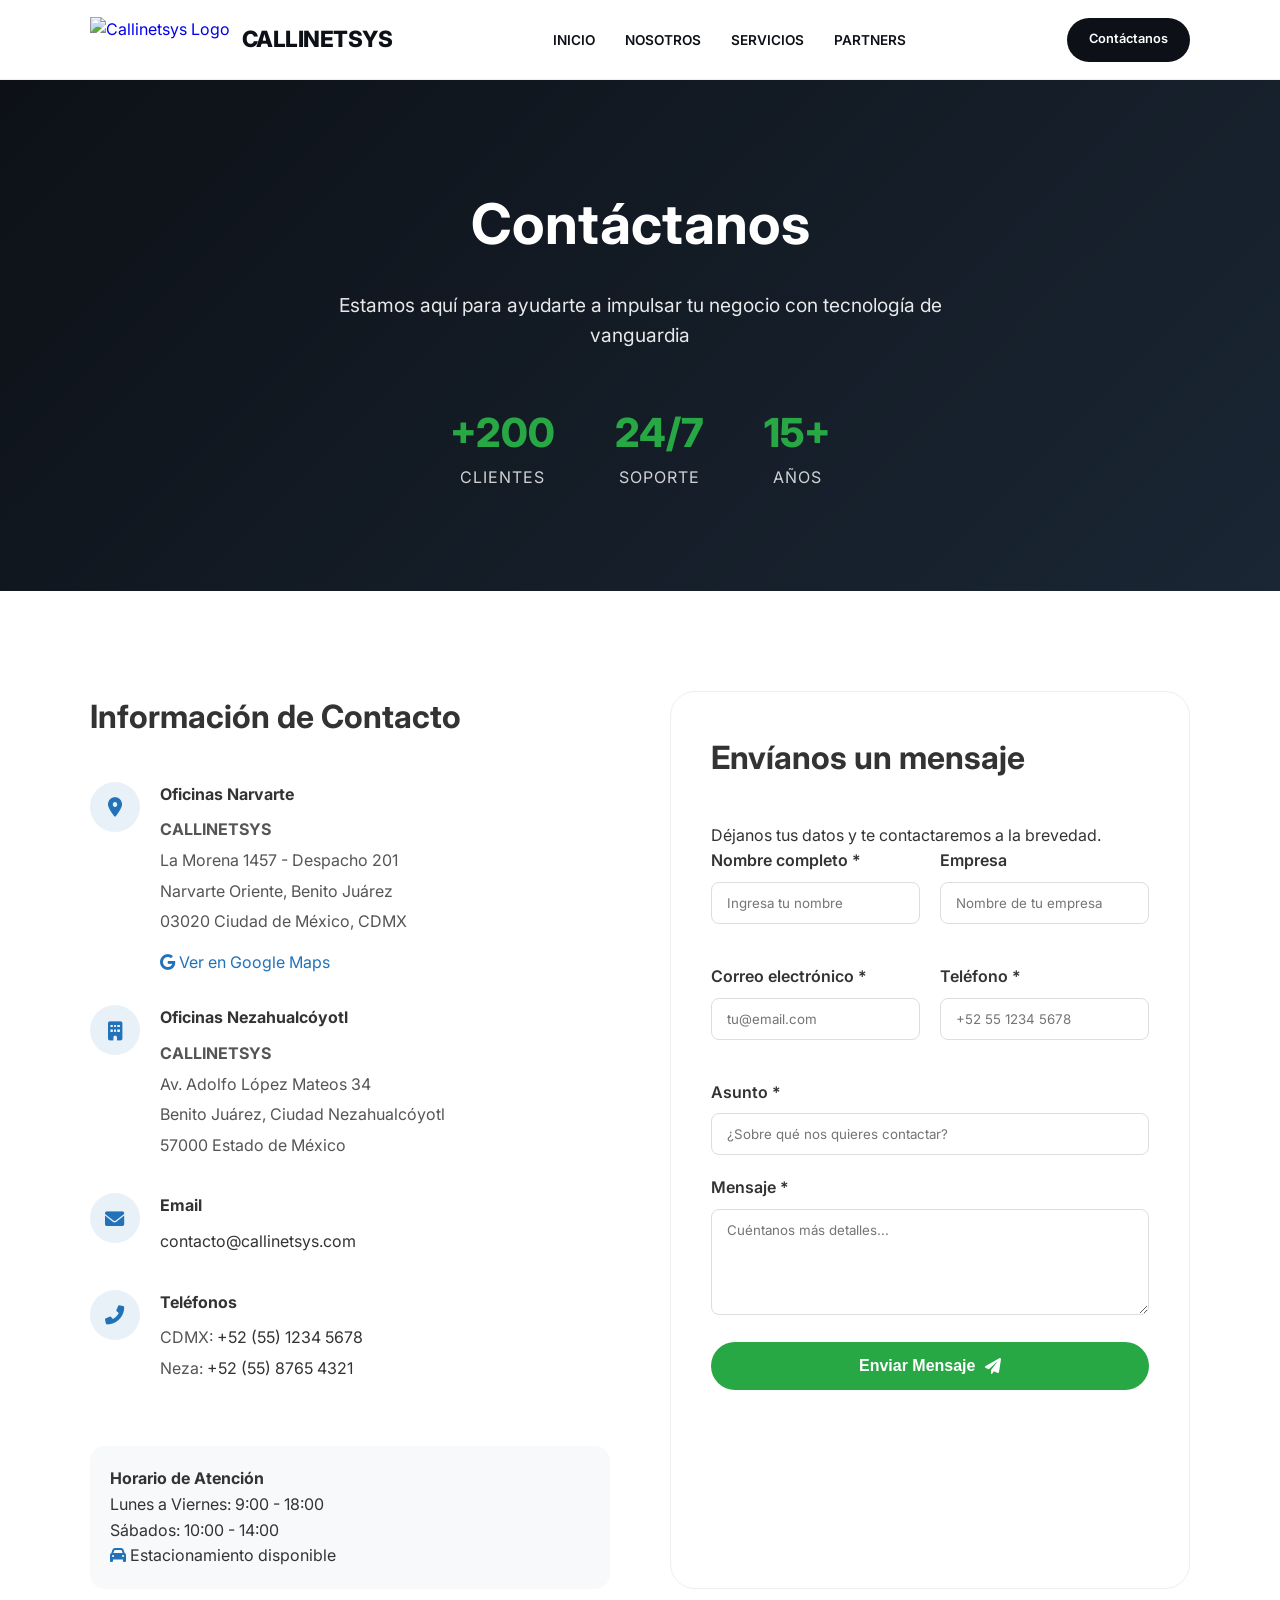
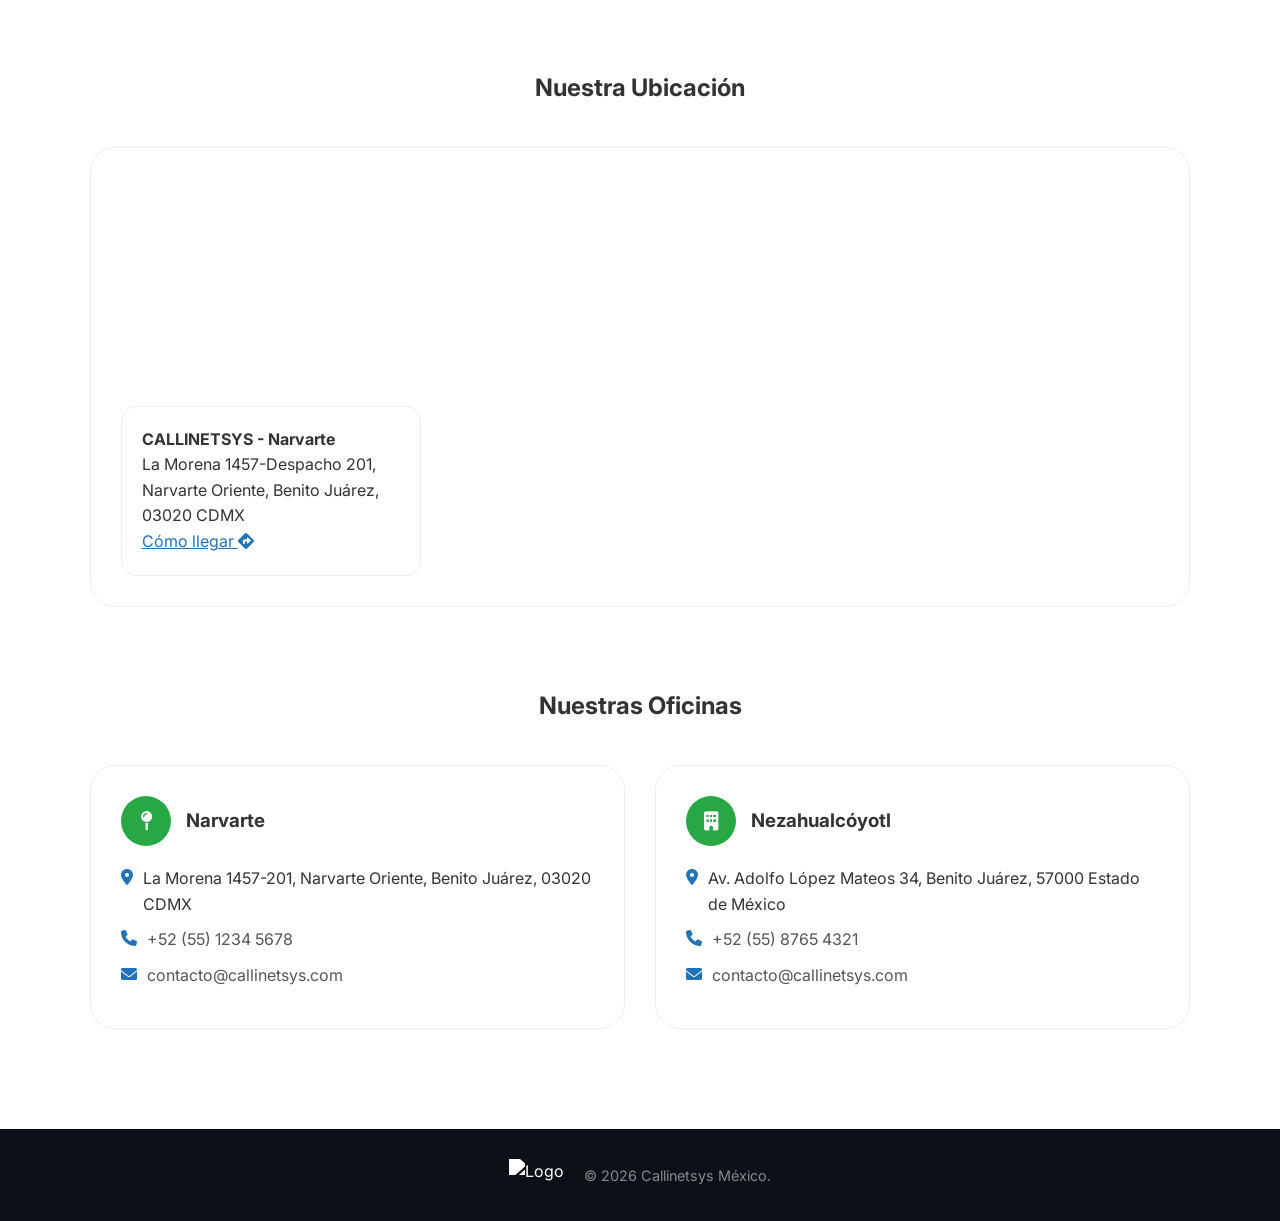
==== contacto.html @ d36b08bb "Add files via upload" ====
<!DOCTYPE html>
<html lang="es">

<head>
    <meta charset="UTF-8">
    <meta name="viewport" content="width=device-width, initial-scale=1.0">
    <title>Contacto | Callinetsys México</title>
    <link href="https://fonts.googleapis.com/css2?family=Inter:wght@300;400;600;800&display=swap" rel="stylesheet">
    <link rel="stylesheet" href="https://cdnjs.cloudflare.com/ajax/libs/font-awesome/6.0.0/css/all.min.css">
    <link rel="stylesheet" href="style.css">
    <style>
        .contacto-hero {
            padding: 100px 7%;
            background: linear-gradient(135deg, var(--black) 0%, #1a2634 100%);
            color: white;
            text-align: center;
        }

        .contacto-hero h1 {
            font-size: 3.5rem;
            margin-bottom: 20px;
        }

        .contacto-hero p {
            font-size: 1.2rem;
            max-width: 700px;
            margin: 0 auto 50px;
            opacity: 0.9;
        }

        .contacto-stats {
            display: flex;
            justify-content: center;
            gap: 60px;
        }

        .contacto-stat-number {
            font-size: 2.5rem;
            font-weight: 800;
            color: var(--green);
        }

        .contacto-stat-label {
            text-transform: uppercase;
            letter-spacing: 1px;
            opacity: 0.8;
        }

        .contacto-main {
            padding: 100px 7%;
        }

        .contacto-grid {
            display: grid;
            grid-template-columns: 1fr 1fr;
            gap: 60px;
            margin-bottom: 80px;
        }

        .contacto-info h2, .contacto-form-container h2 {
            font-size: 2rem;
            margin-bottom: 40px;
        }

        .contacto-methods {
            display: flex;
            flex-direction: column;
            gap: 30px;
        }

        .contacto-method {
            display: flex;
            gap: 20px;
            align-items: flex-start;
        }

        .contacto-icon {
            width: 50px;
            height: 50px;
            background: rgba(33, 114, 184, 0.1);
            border-radius: 50%;
            display: flex;
            align-items: center;
            justify-content: center;
            color: var(--blue);
            font-size: 1.2rem;
            flex-shrink: 0;
        }

        .contacto-details h4 {
            margin-bottom: 10px;
        }

        .contacto-details p {
            color: var(--text-muted);
            margin-bottom: 5px;
        }

        .contacto-details a {
            color: var(--text-main);
            text-decoration: none;
        }

        .contacto-details a:hover {
            color: var(--blue);
        }

        .business-hours {
            margin-top: 30px;
            padding: 20px;
            background: var(--gray-bg);
            border-radius: 15px;
        }

        .contacto-form-container {
            background: white;
            padding: 40px;
            border-radius: 25px;
            border: 1px solid #eee;
        }

        .form-row {
            display: grid;
            grid-template-columns: 1fr 1fr;
            gap: 20px;
            margin-bottom: 20px;
        }

        .form-group {
            margin-bottom: 20px;
        }

        .form-group label {
            display: block;
            margin-bottom: 8px;
            font-weight: 600;
        }

        .form-group input, 
        .form-group textarea {
            width: 100%;
            padding: 12px 15px;
            border: 1px solid #ddd;
            border-radius: 8px;
            font-family: inherit;
            transition: 0.3s;
        }

        .form-group input:focus,
        .form-group textarea:focus {
            outline: none;
            border-color: var(--blue);
            box-shadow: 0 0 0 3px rgba(33, 114, 184, 0.1);
        }

        .submit-btn {
            background: var(--green);
            color: white;
            border: none;
            padding: 15px 30px;
            border-radius: 50px;
            font-weight: 600;
            cursor: pointer;
            display: inline-flex;
            align-items: center;
            gap: 10px;
            transition: 0.3s;
            width: 100%;
            justify-content: center;
            font-size: 1rem;
        }

        .submit-btn:hover {
            background: var(--blue);
            transform: translateY(-2px);
            box-shadow: 0 5px 15px rgba(40, 167, 69, 0.3);
        }

        .form-message {
            margin-top: 20px;
            padding: 15px;
            border-radius: 8px;
            display: none;
        }

        .form-message.success {
            background: rgba(40, 167, 69, 0.1);
            color: var(--green);
            border: 1px solid var(--green);
            display: block;
        }

        .form-message.error {
            background: rgba(220, 53, 69, 0.1);
            color: var(--red);
            border: 1px solid var(--red);
            display: block;
        }

        .mapa-section {
            margin: 80px 0;
        }

        .mapa-section h2 {
            text-align: center;
            margin-bottom: 40px;
        }

        .mapa-container {
            position: relative;
            border-radius: 25px;
            overflow: hidden;
            border: 1px solid #eee;
        }

        .mapa-container iframe {
            width: 100%;
            height: 450px;
            border: 0;
        }

        .mapa-overlay {
            position: absolute;
            bottom: 30px;
            left: 30px;
            background: rgba(255,255,255,0.95);
            padding: 20px;
            border-radius: 15px;
            max-width: 300px;
            border: 1px solid #eee;
        }

        .oficinas-section {
            margin-top: 80px;
        }

        .oficinas-section h2 {
            text-align: center;
            margin-bottom: 40px;
        }

        .oficinas-grid {
            display: grid;
            grid-template-columns: repeat(auto-fit, minmax(300px, 1fr));
            gap: 30px;
        }

        .oficina-card {
            background: white;
            border-radius: 25px;
            padding: 30px;
            border: 1px solid #eee;
            transition: 0.4s;
        }

        .oficina-card:hover {
            transform: translateY(-12px);
            border-color: var(--blue);
            box-shadow: 0 20px 40px rgba(0,0,0,0.05);
        }

        .oficina-header {
            display: flex;
            align-items: center;
            gap: 15px;
            margin-bottom: 20px;
        }

        .oficina-icon {
            width: 50px;
            height: 50px;
            background: var(--green);
            color: white;
            border-radius: 50%;
            display: flex;
            align-items: center;
            justify-content: center;
            font-size: 1.2rem;
            flex-shrink: 0;
        }

        .oficina-detail {
            display: flex;
            gap: 10px;
            margin-bottom: 10px;
            align-items: flex-start;
        }

        .oficina-detail i {
            color: var(--blue);
            margin-top: 3px;
        }

        .oficina-detail a {
            text-decoration: none;
            color: var(--text-muted);
        }

        .oficina-detail a:hover {
            color: var(--blue);
        }

        /* Mini footer */
        .mini-footer {
            background: var(--black);
            padding: 30px 7%;
        }

        .footer-wrap {
            display: flex;
            align-items: center;
            justify-content: center;
            gap: 20px;
            flex-wrap: wrap;
        }

        .f-logo-img {
            height: 32px;
            filter: brightness(0) invert(1);
            object-fit: contain;
        }

        .f-copy {
            color: rgba(255,255,255,0.5);
            font-size: 0.9rem;
        }

        @media (max-width: 768px) {
            .contacto-grid {
                grid-template-columns: 1fr;
                gap: 40px;
            }

            .form-row {
                grid-template-columns: 1fr;
                gap: 0;
            }

            .contacto-main {
                padding: 60px 5%;
            }

            .contacto-hero {
                padding: 80px 5%;
            }

            .contacto-hero h1 {
                font-size: 2.2rem;
            }

            .contacto-stats {
                gap: 30px;
            }

            .contacto-form-container {
                padding: 24px;
            }

            .mapa-overlay {
                display: none;
            }
        }
    </style>
</head>

<body>

    <nav class="navbar">
        <div class="logo-container">
            <a href="index.html">
                <img src="src/logo.png" alt="Callinetsys Logo" class="nav-logo">
                <span class="logo-text">CALLINETSYS</span>
            </a>
        </div>
        <ul class="nav-links">
            <li><a href="index.html">INICIO</a></li>
            <li><a href="nosotros.html">NOSOTROS</a></li>
            <li><a href="servicios.html">SERVICIOS</a></li>
            <li><a href="partners.html">PARTNERS</a></li>
            <li class="mobile-only"><a href="contacto.html" class="btn-nav-mobile">Contáctanos</a></li>
        </ul>
        <div class="nav-actions">
            <a href="contacto.html" class="btn-nav">Contáctanos</a>
        </div>
        <button class="hamburger" id="hamburger" aria-label="Menú de navegación">
            <span></span>
            <span></span>
            <span></span>
        </button>
        <div class="nav-overlay" id="nav-overlay"></div>
    </nav>

    <section class="contacto-hero">
        <div class="contacto-hero-content">
            <h1>Contáctanos</h1>
            <p>Estamos aquí para ayudarte a impulsar tu negocio con tecnología de vanguardia</p>
            <div class="contacto-stats">
                <div class="contacto-stat-item">
                    <div class="contacto-stat-number">+200</div>
                    <div class="contacto-stat-label">Clientes</div>
                </div>
                <div class="contacto-stat-item">
                    <div class="contacto-stat-number">24/7</div>
                    <div class="contacto-stat-label">Soporte</div>
                </div>
                <div class="contacto-stat-item">
                    <div class="contacto-stat-number">15+</div>
                    <div class="contacto-stat-label">Años</div>
                </div>
            </div>
        </div>
    </section>

    <section class="contacto-main">
        <div class="contacto-grid">
            <div class="contacto-info">
                <h2>Información de Contacto</h2>
                
                <div class="contacto-methods">
                    <div class="contacto-method">
                        <div class="contacto-icon">
                            <i class="fas fa-map-marker-alt"></i>
                        </div>
                        <div class="contacto-details">
                            <h4>Oficinas Narvarte</h4>
                            <p><strong>CALLINETSYS</strong></p>
                            <p>La Morena 1457 - Despacho 201</p>
                            <p>Narvarte Oriente, Benito Juárez</p>
                            <p>03020 Ciudad de México, CDMX</p>
                            <a href="https://maps.app.goo.gl/GurRgNm7VndYgKfi8" target="_blank" style="color: #2172b8; margin-top: 10px; display: inline-block;">
                                <i class="fab fa-google"></i> Ver en Google Maps
                            </a>
                        </div>
                    </div>

                    <div class="contacto-method">
                        <div class="contacto-icon">
                            <i class="fas fa-building"></i>
                        </div>
                        <div class="contacto-details">
                            <h4>Oficinas Nezahualcóyotl</h4>
                            <p><strong>CALLINETSYS</strong></p>
                            <p>Av. Adolfo López Mateos 34</p>
                            <p>Benito Juárez, Ciudad Nezahualcóyotl</p>
                            <p>57000 Estado de México</p>
                        </div>
                    </div>

                    <div class="contacto-method">
                        <div class="contacto-icon">
                            <i class="fas fa-envelope"></i>
                        </div>
                        <div class="contacto-details">
                            <h4>Email</h4>
                            <p><a href="mailto:contacto@callinetsys.com">contacto@callinetsys.com</a></p>
                        </div>
                    </div>

                    <div class="contacto-method">
                        <div class="contacto-icon">
                            <i class="fas fa-phone-alt"></i>
                        </div>
                        <div class="contacto-details">
                            <h4>Teléfonos</h4>
                            <p>CDMX: <a href="tel:+525512345678">+52 (55) 1234 5678</a></p>
                            <p>Neza: <a href="tel:+525587654321">+52 (55) 8765 4321</a></p>
                        </div>
                    </div>

                    <div class="business-hours">
                        <h4>Horario de Atención</h4>
                        <p>Lunes a Viernes: 9:00 - 18:00</p>
                        <p>Sábados: 10:00 - 14:00</p>
                        <p><i class="fas fa-car" style="color: #2172b8;"></i> Estacionamiento disponible</p>
                    </div>
                </div>
            </div>

            <div class="contacto-form-container">
                <h2>Envíanos un mensaje</h2>
                <p class="form-intro">Déjanos tus datos y te contactaremos a la brevedad.</p>
                
                <form class="contact-form" id="contactForm">
                    <div class="form-row">
                        <div class="form-group">
                            <label for="nombre">Nombre completo *</label>
                            <input type="text" id="nombre" name="nombre" placeholder="Ingresa tu nombre" required>
                        </div>
                        <div class="form-group">
                            <label for="empresa">Empresa</label>
                            <input type="text" id="empresa" name="empresa" placeholder="Nombre de tu empresa">
                        </div>
                    </div>

                    <div class="form-row">
                        <div class="form-group">
                            <label for="email">Correo electrónico *</label>
                            <input type="email" id="email" name="email" placeholder="tu@email.com" required>
                        </div>
                        <div class="form-group">
                            <label for="telefono">Teléfono *</label>
                            <input type="tel" id="telefono" name="telefono" placeholder="+52 55 1234 5678" required>
                        </div>
                    </div>

                    <div class="form-group">
                        <label for="asunto">Asunto *</label>
                        <input type="text" id="asunto" name="asunto" placeholder="¿Sobre qué nos quieres contactar?" required>
                    </div>

                    <div class="form-group">
                        <label for="mensaje">Mensaje *</label>
                        <textarea id="mensaje" name="mensaje" rows="5" placeholder="Cuéntanos más detalles..." required></textarea>
                    </div>

                    <button type="submit" class="submit-btn">
                        <span>Enviar Mensaje</span>
                        <i class="fas fa-paper-plane"></i>
                    </button>
                    
                    <div class="form-message" id="formMessage"></div>
                </form>
            </div>
        </div>

        <div class="mapa-section">
            <h2>Nuestra Ubicación</h2>
            <div class="mapa-container">
                <iframe id="google-map"
                    src="https://www.google.com/maps/embed?pb=!1m18!1m12!1m3!1d3762.865484126335!2d-99.15046492409738!3d19.405098641038158!2m3!1f0!2f0!3f0!3m2!1i1024!2i768!4f13.1!3m3!1m2!1s0x85d1ff9a1e8b3c4d%3A0x8b3c4d8e9f2a1b0c!2sLa%20Morena%201457%2C%20Narvarte%20Oriente%2C%20Benito%20Ju%C3%A1rez%2C%2003020%20Ciudad%20de%20M%C3%A9xico%2C%20CDMX!5e0!3m2!1ses!2smx!4v1700000000000!5m2!1ses!2smx"
                    allowfullscreen="" 
                    loading="lazy"
                    title="Ubicación de Callinetsys en Narvarte">
                </iframe>
                <div class="mapa-overlay">
                    <h4>CALLINETSYS - Narvarte</h4>
                    <p>La Morena 1457-Despacho 201, Narvarte Oriente, Benito Juárez, 03020 CDMX</p>
                    <a href="https://maps.app.goo.gl/GurRgNm7VndYgKfi8" target="_blank" style="color: #2172b8;">Cómo llegar <i class="fas fa-directions"></i></a>
                </div>
            </div>
        </div>

        <div class="oficinas-section">
            <h2>Nuestras Oficinas</h2>
            <div class="oficinas-grid">
                <div class="oficina-card">
                    <div class="oficina-header">
                        <div class="oficina-icon">
                            <i class="fas fa-map-pin"></i>
                        </div>
                        <h3>Narvarte</h3>
                    </div>
                    <div class="oficina-details">
                        <div class="oficina-detail">
                            <i class="fas fa-map-marker-alt"></i>
                            <p>La Morena 1457-201, Narvarte Oriente, Benito Juárez, 03020 CDMX</p>
                        </div>
                        <div class="oficina-detail">
                            <i class="fas fa-phone"></i>
                            <p><a href="tel:+525512345678">+52 (55) 1234 5678</a></p>
                        </div>
                        <div class="oficina-detail">
                            <i class="fas fa-envelope"></i>
                            <p><a href="mailto:contacto@callinetsys.com">contacto@callinetsys.com</a></p>
                        </div>
                    </div>
                </div>

                <div class="oficina-card">
                    <div class="oficina-header">
                        <div class="oficina-icon">
                            <i class="fas fa-building"></i>
                        </div>
                        <h3>Nezahualcóyotl</h3>
                    </div>
                    <div class="oficina-details">
                        <div class="oficina-detail">
                            <i class="fas fa-map-marker-alt"></i>
                            <p>Av. Adolfo López Mateos 34, Benito Juárez, 57000 Estado de México</p>
                        </div>
                        <div class="oficina-detail">
                            <i class="fas fa-phone"></i>
                            <p><a href="tel:+525587654321">+52 (55) 8765 4321</a></p>
                        </div>
                        <div class="oficina-detail">
                            <i class="fas fa-envelope"></i>
                            <p><a href="mailto:contacto@callinetsys.com">contacto@callinetsys.com</a></p>
                        </div>
                    </div>
                </div>
            </div>
        </div>
    </section>

    <!-- Chat flotante -->
    <div class="custom-chat-trigger visible" id="chat-trigger">
        <div class="chat-icon-wrapper">
            <i class="fas fa-comment-dots"></i>
            <span class="chat-pulse"></span>
        </div>
    </div>

    <footer class="mini-footer">
        <div class="footer-wrap">
            <img src="src/logo.png" alt="Logo" class="f-logo-img">
            <p class="f-copy">© 2026 Callinetsys México.</p>
        </div>
    </footer>

    <script src="script.js"></script>
    <script src="chatbot.js"></script>

    <script>
        document.addEventListener('DOMContentLoaded', function() {
            const contactForm = document.getElementById('contactForm');
            
            if (contactForm) {
                contactForm.addEventListener('submit', function(e) {
                    e.preventDefault();
                    
                    const nombre = document.getElementById('nombre').value.trim();
                    const email = document.getElementById('email').value.trim();
                    const telefono = document.getElementById('telefono').value.trim();
                    const asunto = document.getElementById('asunto').value.trim();
                    const mensaje = document.getElementById('mensaje').value.trim();
                    
                    if (!nombre) { showFormMessage('Por favor ingresa tu nombre completo.', 'error'); return; }
                    if (!validateEmail(email)) { showFormMessage('Por favor ingresa un correo electrónico válido.', 'error'); return; }
                    if (!validatePhone(telefono)) { showFormMessage('Por favor ingresa un número de teléfono válido (10 dígitos).', 'error'); return; }
                    if (!asunto) { showFormMessage('Por favor ingresa un asunto.', 'error'); return; }
                    if (!mensaje) { showFormMessage('Por favor escribe tu mensaje.', 'error'); return; }
                    
                    showFormMessage('¡Mensaje enviado con éxito! Nos pondremos en contacto contigo pronto.', 'success');
                    contactForm.reset();
                    
                    setTimeout(() => {
                        const msgDiv = document.getElementById('formMessage');
                        msgDiv.style.display = 'none';
                        msgDiv.classList.remove('success', 'error');
                    }, 5000);
                });
            }
            
            function validateEmail(email) {
                return /^[^\s@]+@[^\s@]+\.[^\s@]+$/.test(email);
            }
            
            function validatePhone(phone) {
                return phone.replace(/\D/g, '').length >= 10;
            }
            
            function showFormMessage(text, type) {
                const msgDiv = document.getElementById('formMessage');
                msgDiv.textContent = text;
                msgDiv.className = 'form-message ' + type;
                msgDiv.style.display = 'block';
            }
            
            const animatedElements = document.querySelectorAll('.contacto-method, .oficina-card, .contacto-form-container, .contacto-info');
            const observer = new IntersectionObserver((entries) => {
                entries.forEach(entry => {
                    if (entry.isIntersecting) {
                        entry.target.style.opacity = '1';
                        entry.target.style.transform = 'translateY(0)';
                    }
                });
            }, { threshold: 0.1 });
            
            animatedElements.forEach(element => {
                element.style.opacity = '0';
                element.style.transform = 'translateY(20px)';
                element.style.transition = 'opacity 0.6s ease, transform 0.6s ease';
                observer.observe(element);
            });
        });
    </script>
</body>

</html>
---- style.css ----
/* =========================================
    CALLINETSYS - STYLE.CSS COMPLETO
    Diseño Responsivo & Moderno
   ========================================= */

/* =========================================
    1. VARIABLES Y CONFIGURACIÓN BASE
   ========================================= */
:root {
    --blue: #2172b8;
    --red: #dc3545;
    --green: #28a745;
    --black: #0d1117;
    --white: #ffffff;
    --gray-bg: #f8f9fa;
    --text-main: #333333;
    --text-muted: #555555;
    --font-family: 'Inter', -apple-system, BlinkMacSystemFont, sans-serif;
    --nav-height: 80px;
    --transition: all 0.3s ease;
}

* {
    margin: 0;
    padding: 0;
    box-sizing: border-box;
}

html {
    scroll-behavior: smooth;
    font-size: 16px;
}

body {
    font-family: var(--font-family);
    color: var(--text-main);
    background-color: var(--white);
    line-height: 1.6;
    overflow-x: hidden;
    padding-top: var(--nav-height);
    -webkit-font-smoothing: antialiased;
    -moz-osx-font-smoothing: grayscale;
}

/* Imágenes responsivas por defecto */
img {
    max-width: 100%;
    height: auto;
    display: block;
}

/* =========================================
    2. NAVEGACIÓN (Smart Navbar)
   ========================================= */
.navbar {
    display: flex;
    justify-content: space-between;
    align-items: center;
    padding: 0 7%;
    height: var(--nav-height);
    position: fixed;
    top: 0;
    left: 0;
    width: 100%;
    z-index: 2000;
    background: rgba(255, 255, 255, 0.98);
    backdrop-filter: blur(10px);
    border-bottom: 1px solid #eee;
    transition: transform 0.4s cubic-bezier(0.4, 0, 0.2, 1), background 0.3s ease, padding 0.3s ease, box-shadow 0.3s ease;
}

.navbar-hidden {
    transform: translateY(-100%);
}

.navbar:hover {
    background: rgba(33, 114, 184, 0.03);
    border-bottom: 2px solid var(--blue);
}

/* Logo y texto */
.logo-container a {
    display: flex;
    align-items: center;
    text-decoration: none;
    gap: 12px;
}

.logo-text {
    font-family: var(--font-family);
    font-weight: 800;
    font-size: 1.4rem;
    color: var(--black);
    letter-spacing: -0.5px;
    text-transform: uppercase;
    line-height: 1;
}

.nav-logo {
    height: 45px;
    width: auto;
    object-fit: contain;
}

/* Links de navegación */
.nav-links {
    display: flex;
    list-style: none;
    gap: 30px;
    align-items: center;
}

.nav-links a {
    text-decoration: none;
    color: var(--black);
    font-weight: 600;
    font-size: 0.85rem;
    text-transform: uppercase;
    transition: var(--transition);
    position: relative;
    padding: 5px 0;
}

.nav-links a:hover,
.nav-links a.active {
    color: var(--blue);
}

.nav-links a.active::after {
    content: "";
    position: absolute;
    bottom: -5px;
    left: 0;
    width: 100%;
    height: 3px;
    background: linear-gradient(to right, var(--blue), var(--green));
    border-radius: 2px;
}

/* Botón de contacto desktop */
.btn-nav {
    background: var(--black);
    color: #fff;
    padding: 10px 22px;
    border-radius: 50px;
    text-decoration: none;
    font-size: 0.8rem;
    font-weight: 600;
    transition: var(--transition);
    display: inline-flex;
    align-items: center;
    justify-content: center;
    min-height: 44px;
}

.btn-nav:hover {
    background: var(--blue);
    transform: translateY(-2px);
    box-shadow: 0 5px 15px rgba(33, 114, 184, 0.3);
}

/* =========================================
    3. HAMBURGER MENU (Móvil)
   ========================================= */
.hamburger {
    display: none;
    flex-direction: column;
    gap: 5px;
    background: none;
    border: none;
    cursor: pointer;
    padding: 8px;
    z-index: 2001;
    border-radius: 4px;
    transition: var(--transition);
}

.hamburger:hover {
    background: rgba(0, 0, 0, 0.05);
}

.hamburger span {
    width: 25px;
    height: 3px;
    background: var(--black);
    border-radius: 2px;
    transition: var(--transition);
    transform-origin: center;
}

/* Animación hamburguesa → X */
.hamburger.active span:nth-child(1) {
    transform: rotate(45deg) translate(5px, 5px);
}

.hamburger.active span:nth-child(2) {
    opacity: 0;
    transform: scaleX(0);
}

.hamburger.active span:nth-child(3) {
    transform: rotate(-45deg) translate(5px, -5px);
}

/* Overlay para cerrar menú */
.nav-overlay {
    display: none;
    position: fixed;
    top: 0;
    left: 0;
    width: 100%;
    height: 100%;
    background: rgba(0, 0, 0, 0.5);
    z-index: 1999;
    opacity: 0;
    transition: opacity 0.3s ease;
    pointer-events: none;
}

.nav-overlay.active {
    display: block;
    opacity: 1;
    pointer-events: auto;
}

/* Botón contacto móvil (oculto en desktop) */
.mobile-only {
    display: none;
}

.btn-nav-mobile {
    background: var(--black);
    color: #fff !important;
    padding: 12px 30px;
    border-radius: 50px;
    text-decoration: none;
    font-weight: 600;
    font-size: 0.9rem;
    display: inline-block;
    margin: 15px auto 0;
    transition: var(--transition);
    min-height: 44px;
    text-align: center;
}

.btn-nav-mobile:hover {
    background: var(--blue);
    transform: translateY(-2px);
}

/* =========================================
    3.5. BLOQUE SCROLL DESTACADO
   ========================================= */
.featured-scroll-section {
    padding: 28px 0 16px;
    background: var(--white);
    position: relative;
}

.featured-scroll-container {
    max-width: none;
    width: 100%;
    margin: 0 auto;
    overflow-x: auto;
    scroll-snap-type: x mandatory;
    scrollbar-width: thin;
    scrollbar-color: var(--blue) #e9ecef;
}

.featured-scroll-track {
    display: flex;
    gap: 0;
    width: max-content;
    min-width: 100%;
    padding-bottom: 10px;
}

.featured-item {
    width: 100vw;
    min-height: 520px;
    display: grid;
    grid-template-columns: 0.95fr 1.05fr;
    background: #fff;
    border-top: 1px solid #e9ecef;
    border-bottom: 1px solid #e9ecef;
    border-left: 0;
    border-right: 0;
    border-radius: 0;
    overflow: hidden;
    box-shadow: none;
    scroll-snap-align: start;
}

.featured-item-image {
    order: 2;
    min-height: 100%;
    position: relative;
    overflow: hidden;
    background: #f5f5f5;
}

.featured-item-image::before {
    content: "";
    position: absolute;
    inset: 0;
    z-index: 1;
    background: linear-gradient(90deg, rgba(255, 255, 255, 0.96) 0%, rgba(255, 255, 255, 0.7) 14%, rgba(255, 255, 255, 0.18) 32%, rgba(255, 255, 255, 0) 54%);
    pointer-events: none;
}

.featured-item-image img {
    width: 100%;
    height: 100%;
    object-fit: cover;
    object-position: center;
    filter: saturate(1.08) contrast(1.06);
    transition: transform 0.6s ease;
}

.featured-item:hover .featured-item-image img {
    transform: scale(1.07);
}

.featured-item-content {
    order: 1;
    padding: 56px 52px;
    display: flex;
    flex-direction: column;
    justify-content: center;
}

.featured-kicker {
    display: inline-flex;
    align-self: flex-start;
    background: #eaf3fb;
    color: var(--blue);
    border: 1px solid #cfe3f5;
    border-radius: 999px;
    padding: 6px 12px;
    font-size: 0.76rem;
    font-weight: 700;
    text-transform: uppercase;
    letter-spacing: 0.5px;
    margin-bottom: 12px;
}

.featured-item-content h2 {
    color: var(--black);
    font-size: clamp(2rem, 3.2vw, 2.8rem);
    line-height: 1.2;
    margin-bottom: 14px;
}

.featured-item-content p {
    color: var(--text-muted);
    margin-bottom: 28px;
    font-size: 1.08rem;
    max-width: 520px;
}

.featured-nav {
    position: absolute;
    top: 50%;
    transform: translateY(-50%);
    width: 46px;
    height: 46px;
    border-radius: 50%;
    border: 1px solid #d9e3ef;
    background: rgba(255, 255, 255, 0.96);
    color: var(--blue);
    display: inline-flex;
    align-items: center;
    justify-content: center;
    cursor: pointer;
    z-index: 5;
    transition: box-shadow 0.25s ease, background 0.25s ease, border-color 0.25s ease;
}

.featured-nav.prev {
    left: 16px;
}

.featured-nav.next {
    right: 16px;
}

.featured-nav i {
    transition: transform 0.2s ease;
}

.featured-nav:hover {
    background: #fff;
    border-color: #bdd6ef;
    box-shadow: 0 8px 20px rgba(33, 114, 184, 0.18);
}

.featured-nav.prev:hover i {
    transform: translateX(-5px);
}

.featured-nav.next:hover i {
    transform: translateX(5px);
}

/* =========================================
    4. HERO SECTION
   ========================================= */
.hero {
    padding: 60px 7%;
    min-height: 80vh;
    display: flex;
    align-items: center;
    position: relative;
}

.hero-container {
    display: grid;
    grid-template-columns: 1.2fr 0.8fr;
    gap: 60px;
    align-items: center;
    width: 100%;
    max-width: 1400px;
    margin: 0 auto;
}

.hero-title {
    font-size: 1.2rem;
    font-weight: 800;
    letter-spacing: 2px;
    color: var(--text-muted);
    margin-bottom: 10px;
    text-transform: uppercase;
}

.hero-subtitle {
    font-size: clamp(2.5rem, 5vw, 4rem);
    line-height: 1.1;
    font-weight: 800;
    color: var(--black);
    margin-bottom: 25px;
}

.text-green {
    color: var(--green);
}

.hero-description {
    font-size: 1.15rem;
    color: var(--text-muted);
    margin-bottom: 40px;
    max-width: 550px;
}

.hero-btns {
    display: flex;
    gap: 20px;
    flex-wrap: wrap;
}

/* Círculos decorativos */
.circle-container {
    display: grid;
    grid-template-columns: repeat(2, 160px);
    gap: 20px;
    justify-content: center;
}

.shape {
    width: 160px;
    height: 160px;
    border-radius: 50%;
    border: 2.5px solid;
    opacity: 0.4;
    transition: var(--transition);
    cursor: default;
}

.shape:hover {
    opacity: 1;
    transform: scale(1.05);
}

.circle-blue { border-color: var(--blue); }
.circle-red { border-color: var(--red); }
.circle-green { border-color: var(--green); }
.circle-black { border-color: var(--black); }

/* =========================================
    5. BOTONES GLOBALES
   ========================================= */
.btn-primary,
.btn-secondary {
    padding: 15px 35px;
    border-radius: 50px;
    text-decoration: none;
    font-weight: 600;
    font-size: 0.95rem;
    transition: var(--transition);
    display: inline-flex;
    align-items: center;
    justify-content: center;
    gap: 8px;
    min-height: 48px;
    cursor: pointer;
    border: none;
}

.btn-primary {
    background: var(--green);
    color: #fff;
}

.btn-secondary {
    background: transparent;
    color: var(--black);
    border: 2px solid var(--blue);
}

.btn-primary:hover {
    transform: translateY(-3px);
    box-shadow: 0 10px 25px rgba(40, 167, 69, 0.25);
    background: #218838;
}

.btn-secondary:hover {
    background: var(--blue);
    color: #fff;
    border-color: var(--blue);
}

.btn-primary:active,
.btn-secondary:active {
    transform: translateY(-1px);
}

/* =========================================
    6. SECCIÓN DE SERVICIOS (Tarjetas)
   ========================================= */
.main-content {
    padding: 100px 7%;
    background: var(--gray-bg);
}

.section-header {
    text-align: center;
    font-size: 2.5rem;
    margin-bottom: 60px;
    font-weight: 800;
    color: var(--black);
}

.card-wrapper {
    display: grid;
    grid-template-columns: repeat(auto-fit, minmax(300px, 1fr));
    gap: 40px;
    max-width: 1400px;
    margin: 0 auto;
}

.pro-card {
    background: #fff;
    border-radius: 25px;
    overflow: hidden;
    border: 1px solid #eee;
    transition: var(--transition);
    display: flex;
    flex-direction: column;
}

.pro-card:hover {
    transform: translateY(-12px);
    border-color: var(--blue);
    box-shadow: 0 20px 40px rgba(0, 0, 0, 0.08);
}

.card-image-container {
    height: 200px;
    overflow: hidden;
    background: #f5f5f5;
}

.card-image-container img {
    width: 100%;
    height: 100%;
    object-fit: cover;
    transition: transform 0.6s ease;
}

.pro-card:hover .card-image-container img {
    transform: scale(1.05);
}

.pro-content {
    padding: 30px;
    flex: 1;
    display: flex;
    flex-direction: column;
}

.pro-content h3 {
    font-size: 1.4rem;
    font-weight: 700;
    margin-bottom: 12px;
    color: var(--black);
}

.pro-content p {
    color: var(--text-muted);
    font-size: 1rem;
    margin-bottom: 15px;
    flex: 1;
}

.pro-content a {
    color: var(--blue) !important;
    text-decoration: none !important;
    font-weight: 600;
    display: inline-flex;
    align-items: center;
    gap: 6px;
    transition: var(--transition);
}

.pro-content a:hover {
    gap: 10px;
}

/* =========================================
    7. ARTÍCULOS IDA 360
   ========================================= */
.ida-articles-section {
    padding: 100px 7%;
    background: #fff;
}

.ida-articles-container {
    max-width: 1400px;
    margin: 0 auto;
}

.ida-intro {
    max-width: 800px;
    margin: -20px auto 45px;
    text-align: center;
    color: var(--text-muted);
    font-size: 1.05rem;
}

.ida-articles-grid {
    display: grid;
    grid-template-columns: repeat(auto-fit, minmax(260px, 1fr));
    gap: 24px;
}

.ida-article-card {
    background: linear-gradient(180deg, #ffffff 0%, #f8fbff 100%);
    border: 1px solid #e7edf5;
    border-radius: 18px;
    padding: 26px;
    display: flex;
    flex-direction: column;
    gap: 14px;
    transition: var(--transition);
}

.ida-article-card:hover {
    transform: translateY(-6px);
    box-shadow: 0 14px 30px rgba(0, 0, 0, 0.06);
    border-color: #d2e5f8;
}

.ida-article-card h3 {
    font-size: 1.2rem;
    line-height: 1.3;
    color: var(--black);
}

.ida-article-card p {
    color: var(--text-muted);
    margin: 0;
}

.ida-toggle-btn {
    width: auto;
    max-width: none;
    align-self: flex-start;
    margin-top: 6px;
}

.ida-more-content {
    margin-top: 6px;
    padding-top: 12px;
    border-top: 1px dashed #cfd8e3;
}

/* =========================================
    8. SECCIÓN NOSOTROS / HISTORIA
   ========================================= */
.about-section {
    padding: 120px 7%;
    background: var(--white);
}

.about-container {
    display: grid;
    grid-template-columns: 1fr 1fr;
    gap: 80px;
    align-items: start;
    max-width: 1400px;
    margin: 0 auto;
}

.tag {
    background: #eef2f7;
    color: var(--blue);
    padding: 6px 16px;
    border-radius: 20px;
    font-size: 0.75rem;
    font-weight: 800;
    text-transform: uppercase;
    display: inline-block;
    margin-bottom: 20px;
}

.about-text h2 {
    font-size: 2.2rem;
    font-weight: 800;
    margin-bottom: 25px;
    color: var(--black);
    line-height: 1.2;
}

.history-content p {
    margin-bottom: 18px;
    color: var(--text-muted);
    font-size: 1.05rem;
}

.history-content strong {
    color: var(--black);
    font-weight: 700;
}

.mini-title {
    font-size: 1.3rem;
    font-weight: 700;
    margin: 35px 0 20px;
    color: var(--black);
}

.partners-tags {
    display: flex;
    flex-wrap: wrap;
    gap: 12px;
    margin-top: 10px;
}

.partners-tags span {
    border: 1px solid #ddd;
    padding: 10px 20px;
    border-radius: 50px;
    cursor: pointer;
    font-weight: 600;
    font-size: 0.9rem;
    transition: var(--transition);
    background: #fff;
    user-select: none;
}

.partners-tags span:hover {
    background: var(--blue);
    color: white;
    border-color: var(--blue);
    transform: translateY(-2px);
}

/* Caja de logo dinámico */
.logo-display-box {
    background: #fff;
    border: 1px solid #f0f0f0;
    border-radius: 30px;
    height: 350px;
    display: flex;
    align-items: center;
    justify-content: center;
    padding: 50px;
    box-shadow: 0 15px 40px rgba(0, 0, 0, 0.03);
    position: sticky;
    top: 120px;
}

#display-logo {
    max-width: 80%;
    max-height: 80%;
    object-fit: contain;
    transition: opacity 0.25s ease;
}

/* =========================================
    9. FOOTER
   ========================================= */
.site-footer {
    background: var(--black);
    color: #fff;
    padding: 80px 7% 30px;
}

.footer-container {
    display: grid;
    grid-template-columns: repeat(auto-fit, minmax(220px, 1fr));
    gap: 40px;
    margin-bottom: 50px;
    max-width: 1400px;
    margin-left: auto;
    margin-right: auto;
}

.footer-brand img {
    height: 40px;
    margin-bottom: 20px;
    filter: brightness(0) invert(1);
    object-fit: contain;
}

.footer-brand p {
    color: rgba(255, 255, 255, 0.75);
    font-size: 0.95rem;
    line-height: 1.6;
}

.footer-links h4 {
    color: var(--green);
    margin-bottom: 20px;
    font-size: 1.1rem;
    font-weight: 700;
}

.footer-links a {
    color: rgba(255, 255, 255, 0.7);
    text-decoration: none;
    display: flex;
    align-items: center;
    gap: 10px;
    margin-bottom: 12px;
    transition: var(--transition);
    font-size: 0.95rem;
}

.footer-links a:hover {
    color: var(--green);
    transform: translateX(5px);
}

.footer-links a i {
    width: 18px;
    text-align: center;
}

.footer-bottom {
    text-align: center;
    padding-top: 30px;
    border-top: 1px solid rgba(255, 255, 255, 0.1);
    color: rgba(255, 255, 255, 0.5);
    font-size: 0.9rem;
}

/* =========================================
    10. BOTÓN CHAT FLOTANTE
   ========================================= */
.custom-chat-trigger {
    position: fixed;
    bottom: 22px;
    right: 18px;
    z-index: 999;
    cursor: pointer;
    display: inline-flex;
    align-items: center;
    opacity: 0;
    transform: translateY(12px);
    pointer-events: none;
    transition: opacity 0.25s ease, transform 0.25s ease;
}

.custom-chat-trigger.visible {
    opacity: 1;
    transform: translateY(0);
    pointer-events: auto;
}

.chat-icon-wrapper {
    width: 48px;
    height: 48px;
    background: var(--green);
    border-radius: 50%;
    display: flex;
    align-items: center;
    justify-content: center;
    color: #fff;
    font-size: 1.05rem;
    position: relative;
    box-shadow: 0 8px 22px rgba(40, 167, 69, 0.32);
    transition: var(--transition);
    flex-shrink: 0;
}

.custom-chat-trigger:hover .chat-icon-wrapper {
    transform: scale(1.05);
    box-shadow: 0 8px 25px rgba(40, 167, 69, 0.4);
}

.chat-pulse {
    position: absolute;
    width: 100%;
    height: 100%;
    border-radius: 50%;
    background: var(--green);
    animation: pulse 2s infinite;
    z-index: -1;
}

@keyframes pulse {
    0% {
        transform: scale(1);
        opacity: 0.5;
    }
    100% {
        transform: scale(1.5);
        opacity: 0;
    }
}

.chat-label {
    display: none;
}

/* =========================================
    11. UTILIDADES Y ACCESIBILIDAD
   ========================================= */
/* Evitar que texto largo rompa layout */
h1, h2, h3, h4, p, a, span {
    overflow-wrap: break-word;
    word-wrap: break-word;
    hyphens: auto;
}

/* Focus visible para accesibilidad */
a:focus-visible,
button:focus-visible,
span[tabindex]:focus-visible {
    outline: 2px solid var(--blue);
    outline-offset: 2px;
    border-radius: 4px;
}

/* Reducir movimiento para usuarios con preferencia */
@media (prefers-reduced-motion: reduce) {
    *,
    *::before,
    *::after {
        animation-duration: 0.01ms !important;
        animation-iteration-count: 1 !important;
        transition-duration: 0.01ms !important;
        scroll-behavior: auto !important;
    }
}

/* =========================================
    12. MEDIA QUERIES RESPONSIVAS
   ========================================= */

/* Tablet y móviles grandes (≤ 992px) */
@media (max-width: 992px) {
    .hero-container,
    .about-container {
        grid-template-columns: 1fr;
        text-align: center;
        gap: 40px;
    }

    .hero {
        padding: 40px 5%;
        min-height: auto;
        padding-top: 100px;
    }

    .hero-text {
        order: 1;
    }

    .hero-visual {
        order: 2;
    }

    .hero-btns,
    .circle-container {
        justify-content: center;
    }

    .hero-description {
        margin: 0 auto 30px;
        font-size: 1rem;
    }

    .circle-container {
        grid-template-columns: repeat(2, 120px);
        gap: 15px;
    }

    .shape {
        width: 120px;
        height: 120px;
    }

    .main-content,
    .ida-articles-section,
    .about-section {
        padding: 60px 5%;
    }

    .featured-scroll-section {
        padding: 22px 0 12px;
    }

    .featured-item {
        width: 100vw;
        min-height: 470px;
    }

    .featured-item-image {
        min-height: 100%;
    }

    .featured-item-content {
        padding: 40px 36px;
    }

    .featured-item-content h2 {
        font-size: clamp(1.7rem, 4vw, 2.2rem);
    }

    .featured-nav {
        width: 42px;
        height: 42px;
    }

    .featured-nav.prev {
        left: 10px;
    }

    .featured-nav.next {
        right: 10px;
    }

    .section-header {
        font-size: 2rem;
        margin-bottom: 40px;
    }

    .logo-display-box {
        position: static;
        height: 300px;
    }
}

/* Móviles (≤ 768px) */
@media (max-width: 768px) {
    /* Navbar móvil */
    .hamburger {
        display: flex;
    }

    .nav-links {
        position: fixed;
        top: var(--nav-height);
        left: 0;
        width: 100%;
        background: var(--white);
        flex-direction: column;
        padding: 0;
        gap: 0;
        max-height: 0;
        overflow: hidden;
        transition: max-height 0.4s ease, padding 0.4s ease;
        box-shadow: 0 10px 30px rgba(0, 0, 0, 0.1);
        z-index: 2000;
        align-items: stretch;
    }

    .nav-links.active {
        max-height: 500px;
        padding: 15px 0;
    }

    .nav-links a {
        padding: 16px 20px;
        border-bottom: 1px solid #eee;
        font-size: 1rem;
        width: 100%;
        text-align: center;
        display: block;
    }

    .nav-links a:last-of-type {
        border-bottom: none;
    }

    .nav-actions {
        display: none;
    }

    .mobile-only {
        display: block;
        padding: 10px 20px;
        text-align: center;
    }

    /* Hero */
    .hero-subtitle {
        font-size: 2rem;
        line-height: 1.2;
    }

    .featured-scroll-section {
        padding: 16px 0 8px;
    }

    .featured-scroll-track {
        gap: 16px;
    }

    .featured-item {
        width: 100vw;
        min-height: auto;
        grid-template-columns: 1fr;
    }

    .featured-item-image {
        order: 1;
        min-height: 280px;
    }

    .featured-item-content {
        order: 2;
        padding: 22px;
    }

    .featured-item-content h2 {
        font-size: 1.55rem;
    }

    .featured-item-content p {
        font-size: 0.95rem;
        margin-bottom: 16px;
    }

    .featured-nav {
        top: 20px;
        transform: none;
        width: 40px;
        height: 40px;
    }

    .featured-nav.prev {
        left: 12px;
    }

    .featured-nav.next {
        right: 12px;
    }

    .featured-kicker {
        font-size: 0.7rem;
        padding: 5px 10px;
        margin-bottom: 10px;
    }

    .hero-title {
        font-size: 1rem;
        letter-spacing: 1px;
    }

    .hero-description {
        font-size: 1rem;
    }

    .hero-btns {
        flex-direction: column;
        align-items: center;
        gap: 12px;
    }

    .btn-primary,
    .btn-secondary {
        width: 100%;
        max-width: 300px;
        padding: 14px 25px;
        text-align: center;
        font-size: 1rem;
    }

    /* Tarjetas */
    .card-wrapper {
        grid-template-columns: 1fr;
        gap: 25px;
    }

    .pro-card {
        border-radius: 20px;
    }

    .card-image-container {
        height: 180px;
    }

    .pro-content {
        padding: 25px;
    }

    .pro-content h3 {
        font-size: 1.3rem;
    }

    .pro-content p {
        font-size: 0.95rem;
    }

    .ida-intro {
        font-size: 0.98rem;
        margin-bottom: 30px;
    }

    .ida-articles-grid {
        grid-template-columns: 1fr;
        gap: 18px;
    }

    .ida-article-card {
        padding: 22px;
    }

    .ida-toggle-btn {
        width: auto;
        max-width: none;
        padding: 10px 20px;
        font-size: 0.9rem;
        min-height: 42px;
    }

    /* Nosotros */
    .about-section {
        padding: 50px 5%;
    }

    .about-text h2 {
        font-size: 1.8rem;
    }

    .logo-display-box {
        height: 250px;
        border-radius: 20px;
        padding: 30px;
    }

    .partners-tags {
        justify-content: center;
    }

    .partners-tags span {
        padding: 8px 16px;
        font-size: 0.85rem;
    }

    /* Footer */
    .site-footer {
        padding: 50px 5% 20px;
        text-align: center;
    }

    .footer-container {
        gap: 30px;
    }

    .footer-brand p {
        font-size: 0.95rem;
    }

    .footer-links a {
        justify-content: center;
        font-size: 0.95rem;
    }

    /* Chat button */
    .custom-chat-trigger {
        bottom: 16px;
        right: 12px;
    }

    .chat-icon-wrapper {
        width: 46px;
        height: 46px;
        font-size: 1rem;
    }

    .chat-label {
        display: none;
    }
}

/* Móviles pequeños (≤ 480px) */
@media (max-width: 480px) {
    :root {
        --nav-height: 70px;
    }

    body {
        padding-top: 70px;
    }

    .navbar {
        padding: 0 4%;
    }

    .nav-logo {
        height: 40px;
    }

    .logo-text {
        font-size: 1.2rem;
    }

    .hero {
        padding: 30px 4%;
        padding-top: 90px;
    }

    .featured-scroll-section {
        padding: 12px 0 6px;
    }

    .featured-item {
        width: 100vw;
    }

    .featured-item-image {
        min-height: 220px;
    }

    .featured-item-content {
        padding: 20px;
    }

    .featured-item-content h2 {
        font-size: 1.35rem;
    }

    .featured-nav {
        width: 36px;
        height: 36px;
        top: 14px;
    }

    .featured-kicker {
        font-size: 0.66rem;
    }

    .hero-subtitle {
        font-size: 1.75rem;
    }

    .hero-description {
        font-size: 0.95rem;
    }

    .section-header {
        font-size: 1.75rem;
    }

    .ida-intro {
        margin-top: -10px;
    }

    .card-image-container {
        height: 160px;
    }

    .pro-content {
        padding: 20px;
    }

    .pro-content h3 {
        font-size: 1.2rem;
    }

    .mini-title {
        font-size: 1.2rem;
    }

    .history-content p {
        font-size: 0.95rem;
    }

    .footer-bottom {
        font-size: 0.85rem;
    }

    .circle-container {
        grid-template-columns: repeat(2, 100px);
        gap: 12px;
    }

    .shape {
        width: 100px;
        height: 100px;
    }
}

/* Ajustes para pantallas muy pequeñas (≤ 360px) */
@media (max-width: 360px) {
    .hero-subtitle {
        font-size: 1.5rem;
    }

    .btn-primary,
    .btn-secondary {
        padding: 12px 20px;
        font-size: 0.9rem;
    }

    .partners-tags span {
        padding: 7px 14px;
        font-size: 0.8rem;
    }
}

/* =========================================
   13. CHATBOT PANEL
   ========================================= */

.chatbot-panel {
    position: fixed;
    bottom: 90px;
    right: 20px;
    width: 320px;
    max-width: calc(100% - 40px);
    background: #fff;
    border-radius: var(--radius);
    box-shadow: var(--shadow);
    display: flex;
    flex-direction: column;
    overflow: hidden;
    opacity: 0;
    transform: translateY(10px);
    pointer-events: none;
    transition: var(--transition);
    z-index: 999;
}

.chatbot-panel.open {
    opacity: 1;
    transform: translateY(0);
    pointer-events: auto;
}

.chatbot-header {
    background: var(--blue);
    color: #fff;
    padding: 10px 14px;
    display: flex;
    align-items: center;
    justify-content: space-between;
}

.chatbot-header strong {
    font-size: 0.9rem;
}

.chatbot-close {
    background: transparent;
    border: none;
    color: #fff;
    font-size: 1.2rem;
    cursor: pointer;
}

.chatbot-messages {
    padding: 12px;
    height: 220px;
    overflow-y: auto;
    display: flex;
    flex-direction: column;
    gap: 8px;
}

.chatbot-msg {
    padding: 8px 10px;
    border-radius: 10px;
    font-size: 0.82rem;
    max-width: 85%;
    line-height: 1.3;
}

.chatbot-msg.bot {
    background: #f1f3f6;
    align-self: flex-start;
}

.chatbot-msg.user {
    background: var(--blue);
    color: #fff;
    align-self: flex-end;
}

.chatbot-quick {
    padding: 6px 10px;
    display: flex;
    flex-wrap: wrap;
    gap: 6px;
}

.chatbot-chip {
    border: 1px solid #d7d7d7;
    background: #fff;
    border-radius: 999px;
    padding: 6px 12px;
    font-size: 0.78rem;
    cursor: pointer;
    transition: var(--transition);
}

.chatbot-chip:hover {
    background: var(--blue);
    color: #fff;
    border-color: var(--blue);
}

.chatbot-input-wrap {
    display: flex;
    border-top: 1px solid #eee;
}

.chatbot-input-wrap input {
    flex: 1;
    border: none;
    padding: 10px;
    font-size: 0.82rem;
}

.chatbot-input-wrap button {
    border: none;
    background: var(--blue);
    color: #fff;
    padding: 0 14px;
    font-size: 0.8rem;
    cursor: pointer;
}

/* =========================================
   BOTÓN SUGERENCIAS
   ========================================= */

.chatbot-suggestions {
    padding: 8px 12px;
    border-top: 1px solid #eee;
    background: #f9fbfd;
    display: flex;
    justify-content: center;
}

.chatbot-suggest-btn {
    background: linear-gradient(135deg, var(--blue), #0f5de0);
    color: #fff;
    border: none;
    border-radius: 999px;
    padding: 7px 16px;
    font-size: 0.78rem;
    font-weight: 600;
    cursor: pointer;
    transition: var(--transition);
    display: inline-flex;
    align-items: center;
    gap: 6px;
    box-shadow: 0 6px 14px rgba(33,114,184,0.25);
}

.chatbot-suggest-btn:hover {
    transform: translateY(-2px);
    box-shadow: 0 10px 20px rgba(33,114,184,0.35);
}

.chatbot-suggest-btn:active {
    transform: translateY(0);
}

/* =========================================
   SCROLL MODERNO
   ========================================= */

.chatbot-messages::-webkit-scrollbar {
    width: 6px;
}

.chatbot-messages::-webkit-scrollbar-track {
    background: transparent;
}

.chatbot-messages::-webkit-scrollbar-thumb {
    background: #cfd8e3;
    border-radius: 20px;
}

.chatbot-messages::-webkit-scrollbar-thumb:hover {
    background: #b5c3d3;
}

/* =========================================
    14. CAMPUS HIGHLIGHT (SERVICIOS)
   ========================================= */
.campus-highlight {
    padding: 90px 7%;
    background: linear-gradient(160deg, #f4f9ff 0%, #ffffff 50%, #eef7f1 100%);
}

.campus-highlight-card {
    max-width: 1200px;
    margin: 0 auto;
    background: #fff;
    border: 1px solid #dce9f7;
    border-radius: 28px;
    box-shadow: 0 24px 55px rgba(21, 57, 93, 0.08);
    overflow: hidden;
    display: grid;
    grid-template-columns: 1.25fr 0.75fr;
}

.campus-main {
    padding: 46px 42px;
}

.campus-badge {
    display: inline-flex;
    align-items: center;
    gap: 8px;
    background: #eaf3ff;
    color: #1a5ea4;
    border: 1px solid #c8ddf3;
    border-radius: 999px;
    padding: 8px 14px;
    font-size: 0.78rem;
    font-weight: 700;
    text-transform: uppercase;
    letter-spacing: 0.4px;
    margin-bottom: 14px;
}

.service-badge {
    display: inline-flex;
    align-items: center;
    gap: 8px;
    background: #eaf3ff;
    color: #1a5ea4;
    border: 1px solid #c8ddf3;
    border-radius: 999px;
    padding: 8px 14px;
    font-size: 0.75rem;
    font-weight: 700;
    text-transform: uppercase;
    letter-spacing: 0.45px;
    margin-bottom: 14px;
    align-self: flex-start;
}

.campus-main h2 {
    font-size: clamp(2rem, 3.6vw, 2.9rem);
    line-height: 1.12;
    margin-bottom: 14px;
    color: var(--black);
    overflow-wrap: normal;
    word-break: normal;
    hyphens: none;
    text-wrap: balance;
}

.campus-main .lead {
    color: var(--text-muted);
    font-size: 1.08rem;
    margin-bottom: 28px;
    max-width: 760px;
}

.campus-features {
    display: grid;
    grid-template-columns: repeat(2, minmax(240px, 1fr));
    gap: 14px 18px;
    list-style: none;
    padding: 0;
    margin: 0;
}

.campus-features li {
    display: flex;
    align-items: flex-start;
    gap: 10px;
    color: #2d3b4b;
    line-height: 1.45;
    font-size: 0.98rem;
    background: #f9fcff;
    border: 1px solid #e5effa;
    border-radius: 14px;
    padding: 12px 12px;
}

.campus-features i {
    color: #1f8a45;
    margin-top: 3px;
    font-size: 0.88rem;
}

.campus-aside {
    background: linear-gradient(180deg, #0f2844 0%, #193a5b 100%);
    color: #fff;
    padding: 40px 32px;
    display: flex;
    flex-direction: column;
    justify-content: center;
}

.campus-aside h3 {
    font-size: 1.65rem;
    line-height: 1.2;
    margin-bottom: 12px;
}

.campus-aside p {
    color: rgba(255, 255, 255, 0.88);
    margin-bottom: 18px;
    line-height: 1.6;
}

.campus-points {
    list-style: none;
    margin: 0 0 24px;
    padding: 0;
    display: grid;
    gap: 10px;
}

.campus-points li {
    display: flex;
    align-items: center;
    gap: 8px;
    font-size: 0.95rem;
    color: #e9f1fb;
}

.campus-points i {
    color: #7fe6a5;
    font-size: 0.86rem;
}

.campus-cta {
    width: 100%;
    font-size: 0.95rem;
    font-weight: 700;
}

@media (max-width: 980px) {
    .campus-highlight {
        padding: 70px 5%;
    }

    .campus-highlight-card {
        grid-template-columns: 1fr;
    }

    .campus-main {
        padding: 36px 24px;
    }

    .campus-features {
        grid-template-columns: 1fr;
    }

    .campus-aside {
        padding: 30px 24px;
    }
}

/* =========================================
    15. SERVICIOS PAGE
   ========================================= */
.servicios-hero {
    padding: 100px 7%;
    background: linear-gradient(135deg, var(--black) 0%, #1a2634 100%);
    color: #fff;
    text-align: center;
    position: relative;
    overflow: hidden;
}

.servicios-hero::before {
    content: "";
    position: absolute;
    width: 360px;
    height: 360px;
    border-radius: 50%;
    background: radial-gradient(circle, rgba(33, 114, 184, 0.35) 0%, rgba(33, 114, 184, 0) 70%);
    top: -140px;
    right: -80px;
    pointer-events: none;
}

.servicios-hero h1 {
    font-size: 3.5rem;
    margin-bottom: 20px;
    position: relative;
    z-index: 1;
    overflow-wrap: normal;
    word-break: normal;
    hyphens: none;
    text-wrap: balance;
}

.servicios-hero p {
    font-size: 1.2rem;
    max-width: 700px;
    margin: 0 auto;
    opacity: 0.9;
    position: relative;
    z-index: 1;
}

.servicios-slider {
    padding: 120px 7%;
    background: linear-gradient(180deg, #ffffff 0%, #f4f8fd 100%);
}

.slider-container {
    position: relative;
    max-width: 1160px;
    margin: 0 auto;
}

.slider-wrapper {
    overflow: hidden;
    min-height: 470px;
    background: #ffffff;
    border: 1px solid #dfeaf7;
    border-radius: 24px;
    box-shadow: 0 25px 48px rgba(22, 65, 107, 0.1);
    padding: 0;
}

.slide {
    display: none;
    animation: fadeIn 0.5s ease;
}

.slide.active {
    display: block;
}

.slide-layout {
    display: grid;
    grid-template-columns: 1.02fr 0.98fr;
    align-items: stretch;
    min-height: 470px;
}

.service-layout {
    grid-template-columns: 1.22fr 0.78fr;
}

.service-main {
    padding: 44px 42px;
    display: flex;
    flex-direction: column;
    justify-content: center;
}

.slide h3 {
    color: #114c83;
    font-size: 2.1rem;
    margin-bottom: 16px;
    line-height: 1.18;
    overflow-wrap: normal;
    word-break: normal;
    hyphens: none;
    text-wrap: balance;
}

.slide p {
    color: var(--text-muted);
    line-height: 1.78;
    font-size: 1.05rem;
    max-width: 760px;
}

.service-list {
    margin: 18px 0 0;
    padding: 0;
    list-style: none;
    display: grid;
    gap: 10px;
}

.service-list li {
    display: flex;
    align-items: flex-start;
    gap: 10px;
    color: #2e3f50;
    line-height: 1.45;
}

.service-list i {
    color: #1f8a45;
    margin-top: 3px;
    font-size: 0.88rem;
}

.service-aside {
    background: linear-gradient(180deg, #0f2844 0%, #193a5b 100%);
    color: #fff;
    display: flex;
    flex-direction: column;
    justify-content: space-between;
}

.service-aside-media {
    min-height: 220px;
    position: relative;
    overflow: hidden;
}

.service-aside-media::after {
    content: "";
    position: absolute;
    inset: 0;
    background: linear-gradient(180deg, rgba(8, 30, 51, 0.05) 0%, rgba(8, 30, 51, 0.52) 100%);
    pointer-events: none;
}

.service-aside-media img {
    width: 100%;
    height: 100%;
    object-fit: cover;
    object-position: center;
}

.service-aside-body {
    padding: 24px 24px 28px;
}

.service-aside-body h4 {
    font-size: 1.35rem;
    margin-bottom: 8px;
}

.service-aside-body p {
    color: rgba(255, 255, 255, 0.88);
    margin-bottom: 16px;
    line-height: 1.6;
}

.service-cta {
    width: 100%;
}

@keyframes fadeIn {
    from { opacity: 0; }
    to { opacity: 1; }
}

.slider-btn {
    position: absolute;
    top: 50%;
    transform: translateY(-50%);
    width: 46px;
    height: 46px;
    background: rgba(255, 255, 255, 0.98);
    border: 1px solid #d8e4f1;
    border-radius: 50%;
    cursor: pointer;
    display: flex;
    align-items: center;
    justify-content: center;
    transition: 0.25s ease;
    box-shadow: 0 12px 24px rgba(33, 114, 184, 0.16);
    color: #1a5ea4;
}

.slider-btn:hover {
    background: #ffffff;
    border-color: #bdd6ef;
    box-shadow: 0 16px 28px rgba(33, 114, 184, 0.2);
}

.slider-btn.prev {
    left: -60px;
}

.slider-btn.next {
    right: -60px;
}

.slider-btn i {
    transition: transform 0.2s ease;
}

.slider-btn.prev:hover i {
    transform: translateX(-5px);
}

.slider-btn.next:hover i {
    transform: translateX(5px);
}

.slider-dots {
    display: flex;
    justify-content: center;
    gap: 10px;
    margin-top: 30px;
}

.dot {
    width: 11px;
    height: 11px;
    background: #c8d8ea;
    border-radius: 50%;
    cursor: pointer;
    transition: 0.3s;
}

.dot.active {
    background: #1a5ea4;
    transform: scale(1.22);
    box-shadow: 0 0 0 5px rgba(33, 114, 184, 0.18);
}

.servicios-grid {
    padding: 100px 7%;
    background: var(--gray-bg);
}

.grid-title {
    text-align: center;
    font-size: 2.5rem;
    margin-bottom: 60px;
}

.services-cards {
    display: grid;
    grid-template-columns: repeat(auto-fit, minmax(300px, 1fr));
    gap: 30px;
}

.service-card {
    background: white;
    padding: 30px;
    border-radius: 25px;
    text-align: center;
    transition: 0.4s;
    border: 1px solid #eee;
}

.service-card:hover {
    transform: translateY(-12px);
    border-color: var(--blue);
    box-shadow: 0 20px 40px rgba(0, 0, 0, 0.05);
}

.service-card i {
    font-size: 3rem;
    color: var(--blue);
    margin-bottom: 20px;
}

.service-card h4 {
    margin-bottom: 15px;
    font-weight: 700;
}

.service-card p {
    color: var(--text-muted);
}

@media (max-width: 980px) {
    .servicios-slider {
        padding: 72px 5%;
    }

    .slider-wrapper {
        min-height: auto;
    }

    .slide h3 {
        font-size: 1.75rem;
    }

    .slide-layout,
    .service-layout {
        grid-template-columns: 1fr;
        min-height: auto;
    }

    .service-main {
        padding: 26px 22px 30px;
    }

    .service-aside-media {
        min-height: 210px;
    }

    .service-aside-body {
        padding: 20px 20px 24px;
    }

    .slider-btn {
        top: 18px;
        transform: none;
        width: 40px;
        height: 40px;
    }

    .slider-btn.prev {
        left: 10px;
    }

    .slider-btn.next {
        right: 10px;
    }
}
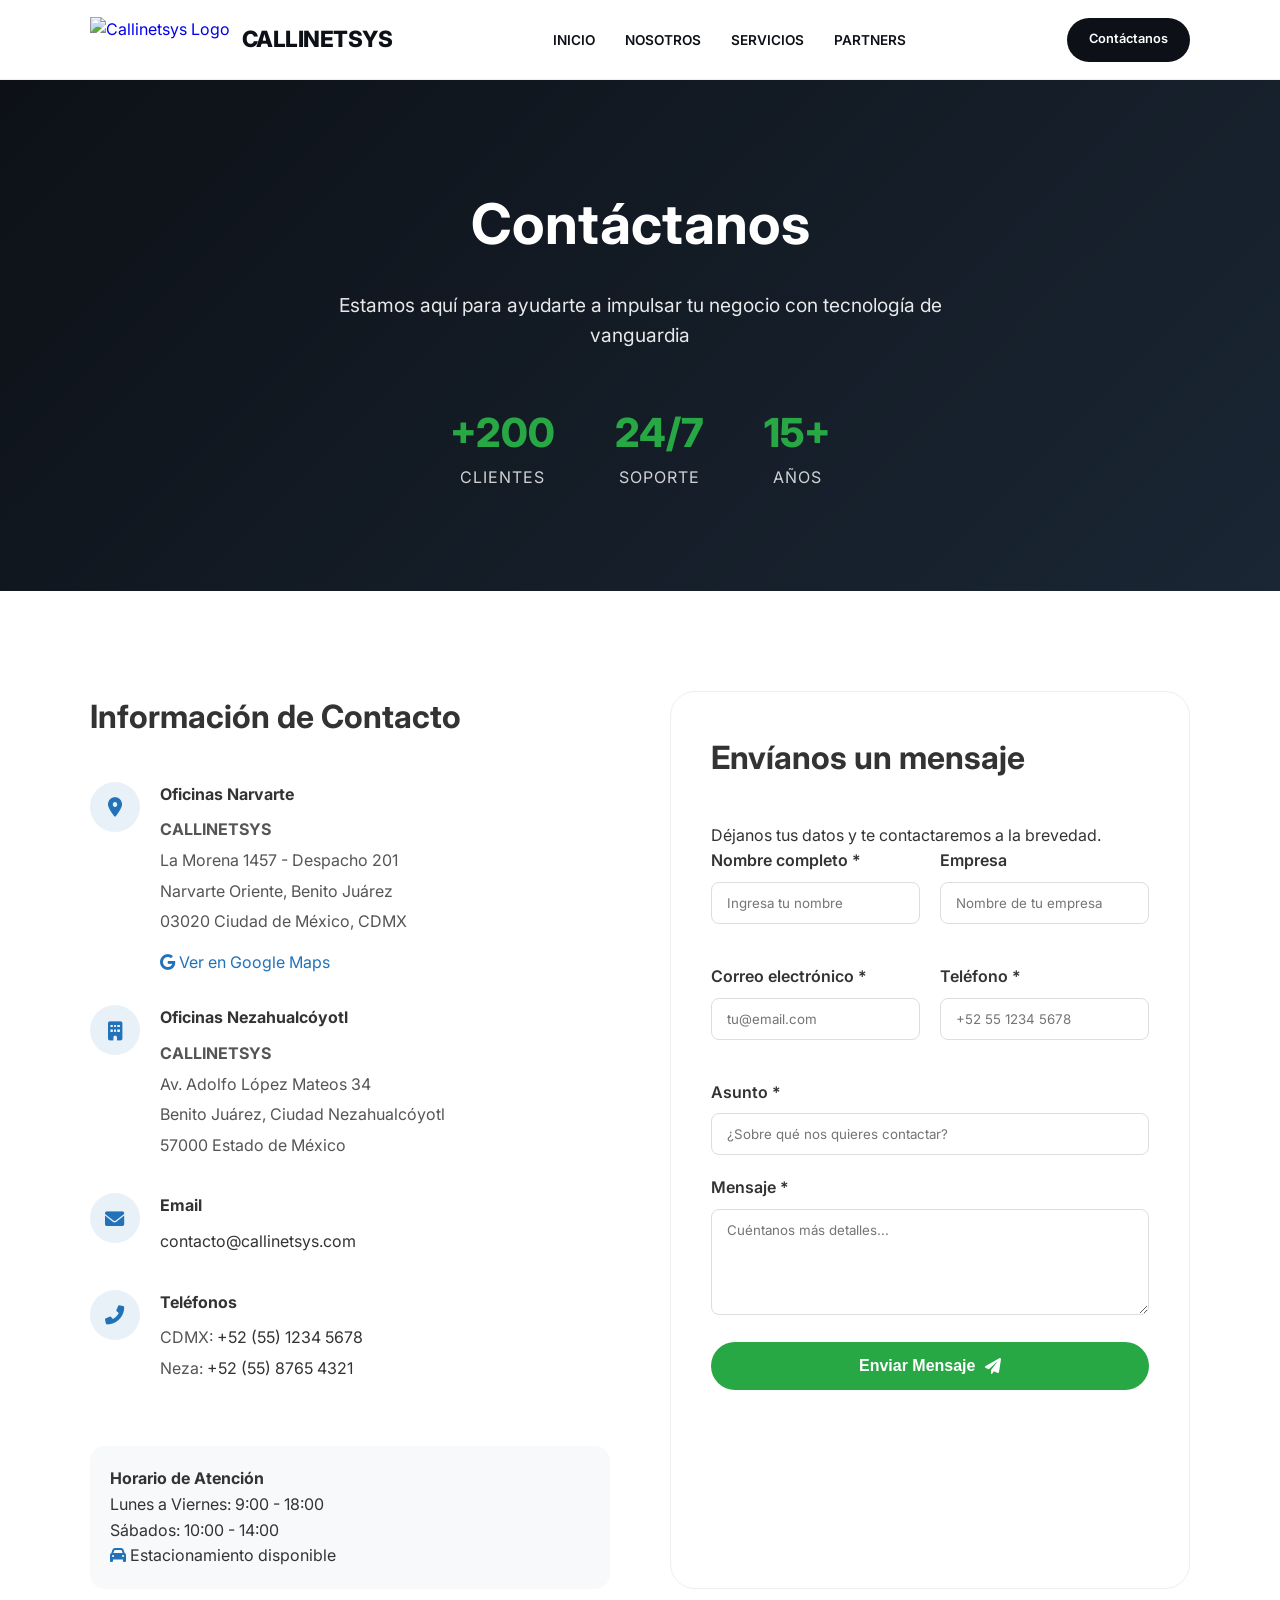
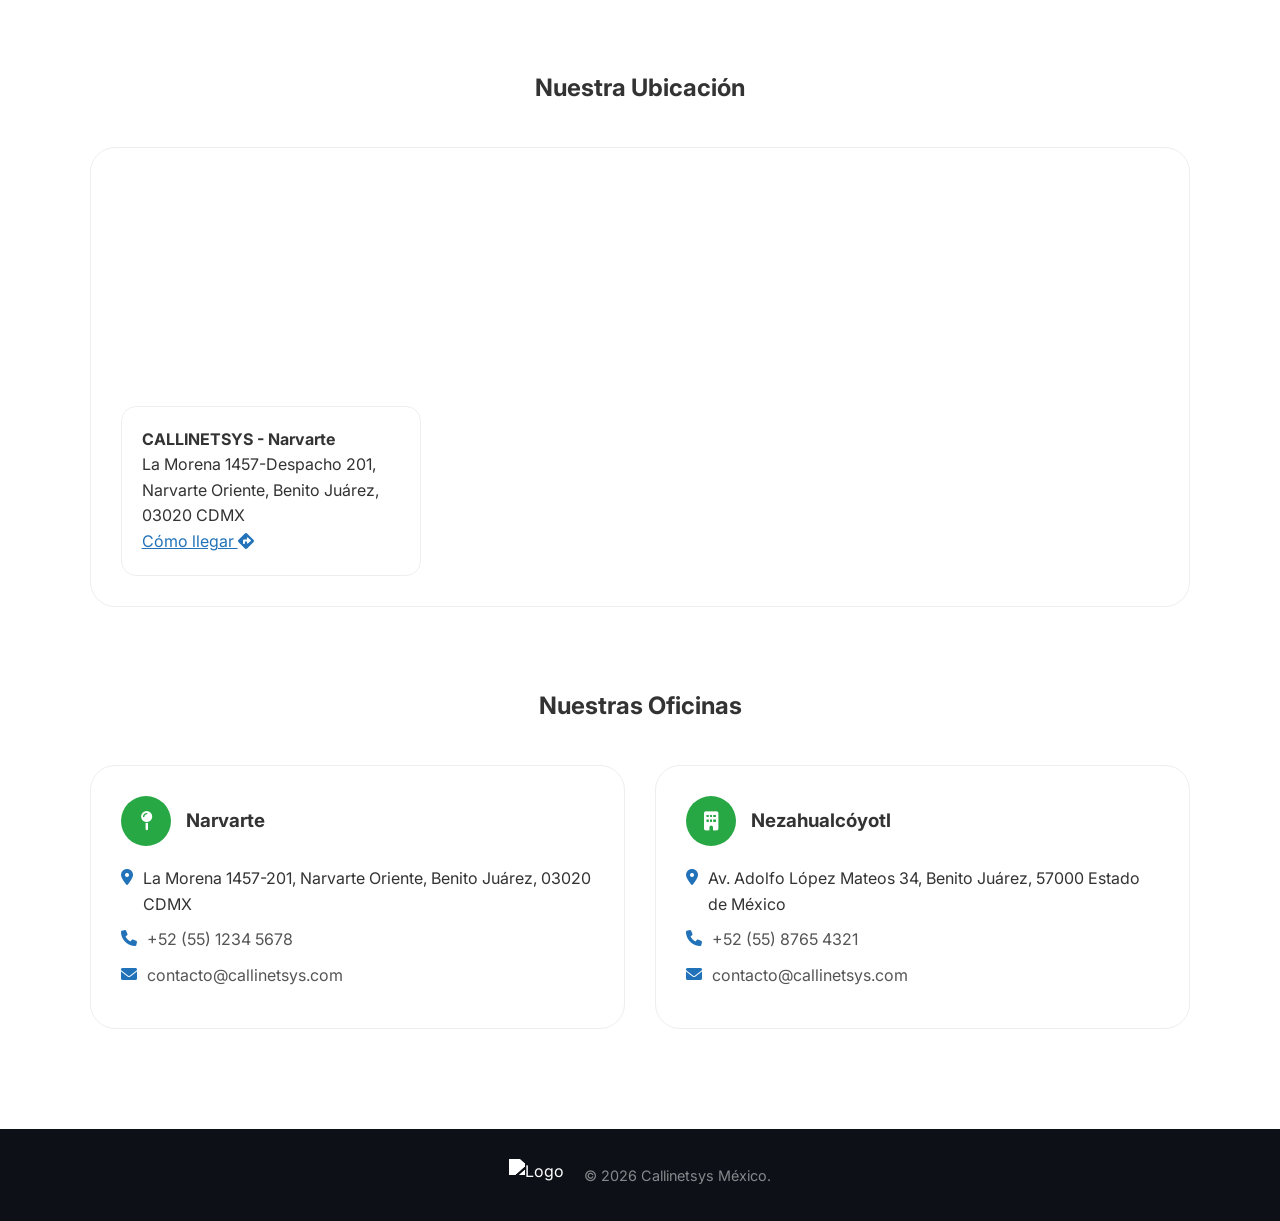
==== commit 0d747cf8: "Add files via upload" ====
--- a/style.css
+++ b/style.css
@@ -42,7 +42,6 @@
     -moz-osx-font-smoothing: grayscale;
 }
 
-/* Imágenes responsivas por defecto */
 img {
     max-width: 100%;
     height: auto;
@@ -78,7 +77,6 @@
     border-bottom: 2px solid var(--blue);
 }
 
-/* Logo y texto */
 .logo-container a {
     display: flex;
     align-items: center;
@@ -102,7 +100,6 @@
     object-fit: contain;
 }
 
-/* Links de navegación */
 .nav-links {
     display: flex;
     list-style: none;
@@ -137,7 +134,6 @@
     border-radius: 2px;
 }
 
-/* Botón de contacto desktop */
 .btn-nav {
     background: var(--black);
     color: #fff;
@@ -188,7 +184,6 @@
     transform-origin: center;
 }
 
-/* Animación hamburguesa → X */
 .hamburger.active span:nth-child(1) {
     transform: rotate(45deg) translate(5px, 5px);
 }
@@ -202,7 +197,6 @@
     transform: rotate(-45deg) translate(5px, -5px);
 }
 
-/* Overlay para cerrar menú */
 .nav-overlay {
     display: none;
     position: fixed;
@@ -223,7 +217,6 @@
     pointer-events: auto;
 }
 
-/* Botón contacto móvil (oculto en desktop) */
 .mobile-only {
     display: none;
 }
@@ -277,9 +270,10 @@
 
 .featured-item {
     width: 100vw;
-    min-height: 520px;
+    height: 420px;
     display: grid;
     grid-template-columns: 0.95fr 1.05fr;
+    grid-template-rows: 420px;
     background: #fff;
     border-top: 1px solid #e9ecef;
     border-bottom: 1px solid #e9ecef;
@@ -293,7 +287,8 @@
 
 .featured-item-image {
     order: 2;
-    min-height: 100%;
+    height: 420px;
+    min-height: 420px;
     position: relative;
     overflow: hidden;
     background: #f5f5f5;
@@ -323,10 +318,12 @@
 
 .featured-item-content {
     order: 1;
-    padding: 56px 52px;
+    padding: 44px 52px;
     display: flex;
     flex-direction: column;
     justify-content: center;
+    gap: 12px;
+    height: 420px;
 }
 
 .featured-kicker {
@@ -341,21 +338,38 @@
     font-weight: 700;
     text-transform: uppercase;
     letter-spacing: 0.5px;
-    margin-bottom: 12px;
 }
 
 .featured-item-content h2 {
     color: var(--black);
-    font-size: clamp(2rem, 3.2vw, 2.8rem);
+    font-size: clamp(1.5rem, 2.2vw, 2rem);
     line-height: 1.2;
-    margin-bottom: 14px;
+    margin: 0;
 }
 
 .featured-item-content p {
     color: var(--text-muted);
-    margin-bottom: 28px;
-    font-size: 1.08rem;
+    font-size: 1rem;
+    line-height: 1.65;
     max-width: 520px;
+    margin: 0;
+}
+
+.featured-item-content .btn-primary {
+    align-self: flex-start;
+    background: transparent;
+    color: var(--blue);
+    border: 2px solid var(--blue);
+    padding: 10px 28px;
+    font-size: 0.9rem;
+    min-height: 40px;
+    margin-top: 4px;
+}
+
+.featured-item-content .btn-primary:hover {
+    background: var(--blue);
+    color: #fff;
+    box-shadow: 0 6px 18px rgba(33, 114, 184, 0.25);
 }
 
 .featured-nav {
@@ -376,17 +390,10 @@
     transition: box-shadow 0.25s ease, background 0.25s ease, border-color 0.25s ease;
 }
 
-.featured-nav.prev {
-    left: 16px;
-}
-
-.featured-nav.next {
-    right: 16px;
-}
-
-.featured-nav i {
-    transition: transform 0.2s ease;
-}
+.featured-nav.prev { left: 16px; }
+.featured-nav.next { right: 16px; }
+
+.featured-nav i { transition: transform 0.2s ease; }
 
 .featured-nav:hover {
     background: #fff;
@@ -394,13 +401,8 @@
     box-shadow: 0 8px 20px rgba(33, 114, 184, 0.18);
 }
 
-.featured-nav.prev:hover i {
-    transform: translateX(-5px);
-}
-
-.featured-nav.next:hover i {
-    transform: translateX(5px);
-}
+.featured-nav.prev:hover i { transform: translateX(-5px); }
+.featured-nav.next:hover i { transform: translateX(5px); }
 
 /* =========================================
     4. HERO SECTION
@@ -440,9 +442,7 @@
     margin-bottom: 25px;
 }
 
-.text-green {
-    color: var(--green);
-}
+.text-green { color: var(--green); }
 
 .hero-description {
     font-size: 1.15rem;
@@ -457,7 +457,6 @@
     flex-wrap: wrap;
 }
 
-/* Círculos decorativos */
 .circle-container {
     display: grid;
     grid-template-columns: repeat(2, 160px);
@@ -475,10 +474,7 @@
     cursor: default;
 }
 
-.shape:hover {
-    opacity: 1;
-    transform: scale(1.05);
-}
+.shape:hover { opacity: 1; transform: scale(1.05); }
 
 .circle-blue { border-color: var(--blue); }
 .circle-red { border-color: var(--red); }
@@ -621,9 +617,7 @@
     transition: var(--transition);
 }
 
-.pro-content a:hover {
-    gap: 10px;
-}
+.pro-content a:hover { gap: 10px; }
 
 /* =========================================
     7. ARTÍCULOS IDA 360
@@ -694,7 +688,7 @@
 }
 
 /* =========================================
-    8. SECCIÓN NOSOTROS / HISTORIA
+    8. SECCIÓN NOSOTROS / HISTORIA (Index)
    ========================================= */
 .about-section {
     padding: 120px 7%;
@@ -774,7 +768,6 @@
     transform: translateY(-2px);
 }
 
-/* Caja de logo dinámico */
 .logo-display-box {
     background: #fff;
     border: 1px solid #f0f0f0;
@@ -785,8 +778,7 @@
     justify-content: center;
     padding: 50px;
     box-shadow: 0 15px 40px rgba(0, 0, 0, 0.03);
-    position: sticky;
-    top: 120px;
+    position: static;
 }
 
 #display-logo {
@@ -851,10 +843,7 @@
     transform: translateX(5px);
 }
 
-.footer-links a i {
-    width: 18px;
-    text-align: center;
-}
+.footer-links a i { width: 18px; text-align: center; }
 
 .footer-bottom {
     text-align: center;
@@ -919,31 +908,21 @@
 }
 
 @keyframes pulse {
-    0% {
-        transform: scale(1);
-        opacity: 0.5;
-    }
-    100% {
-        transform: scale(1.5);
-        opacity: 0;
-    }
-}
-
-.chat-label {
-    display: none;
-}
+    0% { transform: scale(1); opacity: 0.5; }
+    100% { transform: scale(1.5); opacity: 0; }
+}
+
+.chat-label { display: none; }
 
 /* =========================================
     11. UTILIDADES Y ACCESIBILIDAD
    ========================================= */
-/* Evitar que texto largo rompa layout */
 h1, h2, h3, h4, p, a, span {
     overflow-wrap: break-word;
     word-wrap: break-word;
     hyphens: auto;
 }
 
-/* Focus visible para accesibilidad */
 a:focus-visible,
 button:focus-visible,
 span[tabindex]:focus-visible {
@@ -952,11 +931,8 @@
     border-radius: 4px;
 }
 
-/* Reducir movimiento para usuarios con preferencia */
 @media (prefers-reduced-motion: reduce) {
-    *,
-    *::before,
-    *::after {
+    *, *::before, *::after {
         animation-duration: 0.01ms !important;
         animation-iteration-count: 1 !important;
         transition-duration: 0.01ms !important;
@@ -965,10 +941,8 @@
 }
 
 /* =========================================
-    12. MEDIA QUERIES RESPONSIVAS
+    12. MEDIA QUERIES RESPONSIVAS (GLOBAL)
    ========================================= */
-
-/* Tablet y móviles grandes (≤ 992px) */
 @media (max-width: 992px) {
     .hero-container,
     .about-container {
@@ -983,18 +957,11 @@
         padding-top: 100px;
     }
 
-    .hero-text {
-        order: 1;
-    }
-
-    .hero-visual {
-        order: 2;
-    }
+    .hero-text { order: 1; }
+    .hero-visual { order: 2; }
 
     .hero-btns,
-    .circle-container {
-        justify-content: center;
-    }
+    .circle-container { justify-content: center; }
 
     .hero-description {
         margin: 0 auto 30px;
@@ -1006,68 +973,30 @@
         gap: 15px;
     }
 
-    .shape {
-        width: 120px;
-        height: 120px;
-    }
+    .shape { width: 120px; height: 120px; }
 
     .main-content,
     .ida-articles-section,
-    .about-section {
-        padding: 60px 5%;
-    }
-
-    .featured-scroll-section {
-        padding: 22px 0 12px;
-    }
-
-    .featured-item {
-        width: 100vw;
-        min-height: 470px;
-    }
-
-    .featured-item-image {
-        min-height: 100%;
-    }
-
-    .featured-item-content {
-        padding: 40px 36px;
-    }
-
-    .featured-item-content h2 {
-        font-size: clamp(1.7rem, 4vw, 2.2rem);
-    }
-
-    .featured-nav {
-        width: 42px;
-        height: 42px;
-    }
-
-    .featured-nav.prev {
-        left: 10px;
-    }
-
-    .featured-nav.next {
-        right: 10px;
-    }
-
-    .section-header {
-        font-size: 2rem;
-        margin-bottom: 40px;
-    }
-
-    .logo-display-box {
-        position: static;
-        height: 300px;
-    }
-}
-
-/* Móviles (≤ 768px) */
+    .about-section { padding: 60px 5%; }
+
+    .featured-scroll-section { padding: 22px 0 12px; }
+    .featured-item { width: 100vw; height: 360px; grid-template-rows: 360px; }
+    .featured-item-image { height: 360px; min-height: 360px; }
+    .featured-item-image { min-height: 100%; }
+
+    .featured-item-content { padding: 40px 36px; }
+    .featured-item-content h2 { font-size: clamp(1.7rem, 4vw, 2.2rem); }
+
+    .featured-nav { width: 42px; height: 42px; }
+    .featured-nav.prev { left: 10px; }
+    .featured-nav.next { right: 10px; }
+
+    .section-header { font-size: 2rem; margin-bottom: 40px; }
+    .logo-display-box { position: static; height: 300px; }
+}
+
 @media (max-width: 768px) {
-    /* Navbar móvil */
-    .hamburger {
-        display: flex;
-    }
+    .hamburger { display: flex; }
 
     .nav-links {
         position: fixed;
@@ -1100,13 +1029,8 @@
         display: block;
     }
 
-    .nav-links a:last-of-type {
-        border-bottom: none;
-    }
-
-    .nav-actions {
-        display: none;
-    }
+    .nav-links a:last-of-type { border-bottom: none; }
+    .nav-actions { display: none; }
 
     .mobile-only {
         display: block;
@@ -1114,19 +1038,10 @@
         text-align: center;
     }
 
-    /* Hero */
-    .hero-subtitle {
-        font-size: 2rem;
-        line-height: 1.2;
-    }
-
-    .featured-scroll-section {
-        padding: 16px 0 8px;
-    }
-
-    .featured-scroll-track {
-        gap: 16px;
-    }
+    .hero-subtitle { font-size: 2rem; line-height: 1.2; }
+
+    .featured-scroll-section { padding: 16px 0 8px; }
+    .featured-scroll-track { gap: 16px; }
 
     .featured-item {
         width: 100vw;
@@ -1134,24 +1049,11 @@
         grid-template-columns: 1fr;
     }
 
-    .featured-item-image {
-        order: 1;
-        min-height: 280px;
-    }
-
-    .featured-item-content {
-        order: 2;
-        padding: 22px;
-    }
-
-    .featured-item-content h2 {
-        font-size: 1.55rem;
-    }
-
-    .featured-item-content p {
-        font-size: 0.95rem;
-        margin-bottom: 16px;
-    }
+    .featured-item { height: auto; }
+    .featured-item-image { order: 1; height: 180px; }
+    .featured-item-content { order: 2; padding: 22px; }
+    .featured-item-content h2 { font-size: 1.55rem; }
+    .featured-item-content p { font-size: 0.95rem; margin-bottom: 16px; }
 
     .featured-nav {
         top: 20px;
@@ -1160,28 +1062,11 @@
         height: 40px;
     }
 
-    .featured-nav.prev {
-        left: 12px;
-    }
-
-    .featured-nav.next {
-        right: 12px;
-    }
-
-    .featured-kicker {
-        font-size: 0.7rem;
-        padding: 5px 10px;
-        margin-bottom: 10px;
-    }
-
-    .hero-title {
-        font-size: 1rem;
-        letter-spacing: 1px;
-    }
-
-    .hero-description {
-        font-size: 1rem;
-    }
+    .featured-nav.prev { left: 12px; }
+    .featured-nav.next { right: 12px; }
+    .featured-kicker { font-size: 0.7rem; padding: 5px 10px; margin-bottom: 10px; }
+    .hero-title { font-size: 1rem; letter-spacing: 1px; }
+    .hero-description { font-size: 1rem; }
 
     .hero-btns {
         flex-direction: column;
@@ -1198,46 +1083,16 @@
         font-size: 1rem;
     }
 
-    /* Tarjetas */
-    .card-wrapper {
-        grid-template-columns: 1fr;
-        gap: 25px;
-    }
-
-    .pro-card {
-        border-radius: 20px;
-    }
-
-    .card-image-container {
-        height: 180px;
-    }
-
-    .pro-content {
-        padding: 25px;
-    }
-
-    .pro-content h3 {
-        font-size: 1.3rem;
-    }
-
-    .pro-content p {
-        font-size: 0.95rem;
-    }
-
-    .ida-intro {
-        font-size: 0.98rem;
-        margin-bottom: 30px;
-    }
-
-    .ida-articles-grid {
-        grid-template-columns: 1fr;
-        gap: 18px;
-    }
-
-    .ida-article-card {
-        padding: 22px;
-    }
-
+    .card-wrapper { grid-template-columns: 1fr; gap: 25px; }
+    .pro-card { border-radius: 20px; }
+    .card-image-container { height: 180px; }
+    .pro-content { padding: 25px; }
+    .pro-content h3 { font-size: 1.3rem; }
+    .pro-content p { font-size: 0.95rem; }
+
+    .ida-intro { font-size: 0.98rem; margin-bottom: 30px; }
+    .ida-articles-grid { grid-template-columns: 1fr; gap: 18px; }
+    .ida-article-card { padding: 22px; }
     .ida-toggle-btn {
         width: auto;
         max-width: none;
@@ -1246,196 +1101,61 @@
         min-height: 42px;
     }
 
-    /* Nosotros */
-    .about-section {
-        padding: 50px 5%;
-    }
-
-    .about-text h2 {
-        font-size: 1.8rem;
-    }
-
-    .logo-display-box {
-        height: 250px;
-        border-radius: 20px;
-        padding: 30px;
-    }
-
-    .partners-tags {
-        justify-content: center;
-    }
-
-    .partners-tags span {
-        padding: 8px 16px;
-        font-size: 0.85rem;
-    }
-
-    /* Footer */
-    .site-footer {
-        padding: 50px 5% 20px;
-        text-align: center;
-    }
-
-    .footer-container {
-        gap: 30px;
-    }
-
-    .footer-brand p {
-        font-size: 0.95rem;
-    }
-
-    .footer-links a {
-        justify-content: center;
-        font-size: 0.95rem;
-    }
-
-    /* Chat button */
-    .custom-chat-trigger {
-        bottom: 16px;
-        right: 12px;
-    }
-
-    .chat-icon-wrapper {
-        width: 46px;
-        height: 46px;
-        font-size: 1rem;
-    }
-
-    .chat-label {
-        display: none;
-    }
-}
-
-/* Móviles pequeños (≤ 480px) */
+    .about-section { padding: 50px 5%; }
+    .about-text h2 { font-size: 1.8rem; }
+    .logo-display-box { height: 250px; border-radius: 20px; padding: 30px; }
+    .partners-tags { justify-content: center; }
+    .partners-tags span { padding: 8px 16px; font-size: 0.85rem; }
+
+    .site-footer { padding: 50px 5% 20px; text-align: center; }
+    .footer-container { gap: 30px; }
+    .footer-brand p { font-size: 0.95rem; }
+    .footer-links a { justify-content: center; font-size: 0.95rem; }
+
+    .custom-chat-trigger { bottom: 16px; right: 12px; }
+    .chat-icon-wrapper { width: 46px; height: 46px; font-size: 1rem; }
+    .chat-label { display: none; }
+}
+
 @media (max-width: 480px) {
-    :root {
-        --nav-height: 70px;
-    }
-
-    body {
-        padding-top: 70px;
-    }
-
-    .navbar {
-        padding: 0 4%;
-    }
-
-    .nav-logo {
-        height: 40px;
-    }
-
-    .logo-text {
-        font-size: 1.2rem;
-    }
-
-    .hero {
-        padding: 30px 4%;
-        padding-top: 90px;
-    }
-
-    .featured-scroll-section {
-        padding: 12px 0 6px;
-    }
-
-    .featured-item {
-        width: 100vw;
-    }
-
-    .featured-item-image {
-        min-height: 220px;
-    }
-
-    .featured-item-content {
-        padding: 20px;
-    }
-
-    .featured-item-content h2 {
-        font-size: 1.35rem;
-    }
-
-    .featured-nav {
-        width: 36px;
-        height: 36px;
-        top: 14px;
-    }
-
-    .featured-kicker {
-        font-size: 0.66rem;
-    }
-
-    .hero-subtitle {
-        font-size: 1.75rem;
-    }
-
-    .hero-description {
-        font-size: 0.95rem;
-    }
-
-    .section-header {
-        font-size: 1.75rem;
-    }
-
-    .ida-intro {
-        margin-top: -10px;
-    }
-
-    .card-image-container {
-        height: 160px;
-    }
-
-    .pro-content {
-        padding: 20px;
-    }
-
-    .pro-content h3 {
-        font-size: 1.2rem;
-    }
-
-    .mini-title {
-        font-size: 1.2rem;
-    }
-
-    .history-content p {
-        font-size: 0.95rem;
-    }
-
-    .footer-bottom {
-        font-size: 0.85rem;
-    }
-
-    .circle-container {
-        grid-template-columns: repeat(2, 100px);
-        gap: 12px;
-    }
-
-    .shape {
-        width: 100px;
-        height: 100px;
-    }
-}
-
-/* Ajustes para pantallas muy pequeñas (≤ 360px) */
+    :root { --nav-height: 70px; }
+    body { padding-top: 70px; }
+
+    .navbar { padding: 0 4%; }
+    .nav-logo { height: 40px; }
+    .logo-text { font-size: 1.2rem; }
+
+    .hero { padding: 30px 4%; padding-top: 90px; }
+    .featured-scroll-section { padding: 12px 0 6px; }
+    .featured-item { width: 100vw; }
+    .featured-item-image { height: 150px; }
+    .featured-item-content { padding: 20px; }
+    .featured-item-content h2 { font-size: 1.35rem; }
+    .featured-nav { width: 36px; height: 36px; top: 14px; }
+    .featured-kicker { font-size: 0.66rem; }
+    .hero-subtitle { font-size: 1.75rem; }
+    .hero-description { font-size: 0.95rem; }
+    .section-header { font-size: 1.75rem; }
+    .ida-intro { margin-top: -10px; }
+    .card-image-container { height: 160px; }
+    .pro-content { padding: 20px; }
+    .pro-content h3 { font-size: 1.2rem; }
+    .mini-title { font-size: 1.2rem; }
+    .history-content p { font-size: 0.95rem; }
+    .footer-bottom { font-size: 0.85rem; }
+    .circle-container { grid-template-columns: repeat(2, 100px); gap: 12px; }
+    .shape { width: 100px; height: 100px; }
+}
+
 @media (max-width: 360px) {
-    .hero-subtitle {
-        font-size: 1.5rem;
-    }
-
-    .btn-primary,
-    .btn-secondary {
-        padding: 12px 20px;
-        font-size: 0.9rem;
-    }
-
-    .partners-tags span {
-        padding: 7px 14px;
-        font-size: 0.8rem;
-    }
+    .hero-subtitle { font-size: 1.5rem; }
+    .btn-primary, .btn-secondary { padding: 12px 20px; font-size: 0.9rem; }
+    .partners-tags span { padding: 7px 14px; font-size: 0.8rem; }
 }
 
 /* =========================================
-   13. CHATBOT PANEL
+    13. CHATBOT PANEL
    ========================================= */
-
 .chatbot-panel {
     position: fixed;
     bottom: 90px;
@@ -1443,8 +1163,8 @@
     width: 320px;
     max-width: calc(100% - 40px);
     background: #fff;
-    border-radius: var(--radius);
-    box-shadow: var(--shadow);
+    border-radius: 18px;
+    box-shadow: 0 20px 60px rgba(0,0,0,0.14);
     display: flex;
     flex-direction: column;
     overflow: hidden;
@@ -1470,9 +1190,7 @@
     justify-content: space-between;
 }
 
-.chatbot-header strong {
-    font-size: 0.9rem;
-}
+.chatbot-header strong { font-size: 0.9rem; }
 
 .chatbot-close {
     background: transparent;
@@ -1499,16 +1217,8 @@
     line-height: 1.3;
 }
 
-.chatbot-msg.bot {
-    background: #f1f3f6;
-    align-self: flex-start;
-}
-
-.chatbot-msg.user {
-    background: var(--blue);
-    color: #fff;
-    align-self: flex-end;
-}
+.chatbot-msg.bot { background: #f1f3f6; align-self: flex-start; }
+.chatbot-msg.user { background: var(--blue); color: #fff; align-self: flex-end; }
 
 .chatbot-quick {
     padding: 6px 10px;
@@ -1533,10 +1243,7 @@
     border-color: var(--blue);
 }
 
-.chatbot-input-wrap {
-    display: flex;
-    border-top: 1px solid #eee;
-}
+.chatbot-input-wrap { display: flex; border-top: 1px solid #eee; }
 
 .chatbot-input-wrap input {
     flex: 1;
@@ -1553,10 +1260,6 @@
     font-size: 0.8rem;
     cursor: pointer;
 }
-
-/* =========================================
-   BOTÓN SUGERENCIAS
-   ========================================= */
 
 .chatbot-suggestions {
     padding: 8px 12px;
@@ -1587,30 +1290,10 @@
     box-shadow: 0 10px 20px rgba(33,114,184,0.35);
 }
 
-.chatbot-suggest-btn:active {
-    transform: translateY(0);
-}
-
-/* =========================================
-   SCROLL MODERNO
-   ========================================= */
-
-.chatbot-messages::-webkit-scrollbar {
-    width: 6px;
-}
-
-.chatbot-messages::-webkit-scrollbar-track {
-    background: transparent;
-}
-
-.chatbot-messages::-webkit-scrollbar-thumb {
-    background: #cfd8e3;
-    border-radius: 20px;
-}
-
-.chatbot-messages::-webkit-scrollbar-thumb:hover {
-    background: #b5c3d3;
-}
+.chatbot-messages::-webkit-scrollbar { width: 6px; }
+.chatbot-messages::-webkit-scrollbar-track { background: transparent; }
+.chatbot-messages::-webkit-scrollbar-thumb { background: #cfd8e3; border-radius: 20px; }
+.chatbot-messages::-webkit-scrollbar-thumb:hover { background: #b5c3d3; }
 
 /* =========================================
     14. CAMPUS HIGHLIGHT (SERVICIOS)
@@ -1632,9 +1315,7 @@
     grid-template-columns: 1.25fr 0.75fr;
 }
 
-.campus-main {
-    padding: 46px 42px;
-}
+.campus-main { padding: 46px 42px; }
 
 .campus-badge {
     display: inline-flex;
@@ -1709,11 +1390,7 @@
     padding: 12px 12px;
 }
 
-.campus-features i {
-    color: #1f8a45;
-    margin-top: 3px;
-    font-size: 0.88rem;
-}
+.campus-features i { color: #1f8a45; margin-top: 3px; font-size: 0.88rem; }
 
 .campus-aside {
     background: linear-gradient(180deg, #0f2844 0%, #193a5b 100%);
@@ -1724,17 +1401,8 @@
     justify-content: center;
 }
 
-.campus-aside h3 {
-    font-size: 1.65rem;
-    line-height: 1.2;
-    margin-bottom: 12px;
-}
-
-.campus-aside p {
-    color: rgba(255, 255, 255, 0.88);
-    margin-bottom: 18px;
-    line-height: 1.6;
-}
+.campus-aside h3 { font-size: 1.65rem; line-height: 1.2; margin-bottom: 12px; }
+.campus-aside p { color: rgba(255, 255, 255, 0.88); margin-bottom: 18px; line-height: 1.6; }
 
 .campus-points {
     list-style: none;
@@ -1752,37 +1420,15 @@
     color: #e9f1fb;
 }
 
-.campus-points i {
-    color: #7fe6a5;
-    font-size: 0.86rem;
-}
-
-.campus-cta {
-    width: 100%;
-    font-size: 0.95rem;
-    font-weight: 700;
-}
+.campus-points i { color: #7fe6a5; font-size: 0.86rem; }
+.campus-cta { width: 100%; font-size: 0.95rem; font-weight: 700; }
 
 @media (max-width: 980px) {
-    .campus-highlight {
-        padding: 70px 5%;
-    }
-
-    .campus-highlight-card {
-        grid-template-columns: 1fr;
-    }
-
-    .campus-main {
-        padding: 36px 24px;
-    }
-
-    .campus-features {
-        grid-template-columns: 1fr;
-    }
-
-    .campus-aside {
-        padding: 30px 24px;
-    }
+    .campus-highlight { padding: 70px 5%; }
+    .campus-highlight-card { grid-template-columns: 1fr; }
+    .campus-main { padding: 36px 24px; }
+    .campus-features { grid-template-columns: 1fr; }
+    .campus-aside { padding: 30px 24px; }
 }
 
 /* =========================================
@@ -1834,11 +1480,7 @@
     background: linear-gradient(180deg, #ffffff 0%, #f4f8fd 100%);
 }
 
-.slider-container {
-    position: relative;
-    max-width: 1160px;
-    margin: 0 auto;
-}
+.slider-container { position: relative; max-width: 1160px; margin: 0 auto; }
 
 .slider-wrapper {
     overflow: hidden;
@@ -1850,14 +1492,8 @@
     padding: 0;
 }
 
-.slide {
-    display: none;
-    animation: fadeIn 0.5s ease;
-}
-
-.slide.active {
-    display: block;
-}
+.slide, .slide2 { display: none; animation: fadeIn 0.5s ease; }
+.slide.active, .slide2.active { display: block; }
 
 .slide-layout {
     display: grid;
@@ -1866,9 +1502,7 @@
     min-height: 470px;
 }
 
-.service-layout {
-    grid-template-columns: 1.22fr 0.78fr;
-}
+.service-layout { grid-template-columns: 1.22fr 0.78fr; }
 
 .service-main {
     padding: 44px 42px;
@@ -1877,7 +1511,7 @@
     justify-content: center;
 }
 
-.slide h3 {
+.slide h3, .slide2 h3 {
     color: #114c83;
     font-size: 2.1rem;
     margin-bottom: 16px;
@@ -1888,34 +1522,12 @@
     text-wrap: balance;
 }
 
-.slide p {
-    color: var(--text-muted);
-    line-height: 1.78;
-    font-size: 1.05rem;
-    max-width: 760px;
-}
-
-.service-list {
-    margin: 18px 0 0;
-    padding: 0;
-    list-style: none;
-    display: grid;
-    gap: 10px;
-}
-
-.service-list li {
-    display: flex;
-    align-items: flex-start;
-    gap: 10px;
-    color: #2e3f50;
-    line-height: 1.45;
-}
-
-.service-list i {
-    color: #1f8a45;
-    margin-top: 3px;
-    font-size: 0.88rem;
-}
+.slide p, .slide2 p { color: var(--text-muted); line-height: 1.78; font-size: 1.05rem; max-width: 760px; }
+
+.service-list { margin: 18px 0 0; padding: 0; list-style: none; display: grid; gap: 10px; }
+
+.service-list li { display: flex; align-items: flex-start; gap: 10px; color: #2e3f50; line-height: 1.45; }
+.service-list i { color: #1f8a45; margin-top: 3px; font-size: 0.88rem; }
 
 .service-aside {
     background: linear-gradient(180deg, #0f2844 0%, #193a5b 100%);
@@ -1925,11 +1537,7 @@
     justify-content: space-between;
 }
 
-.service-aside-media {
-    min-height: 220px;
-    position: relative;
-    overflow: hidden;
-}
+.service-aside-media { min-height: 220px; position: relative; overflow: hidden; }
 
 .service-aside-media::after {
     content: "";
@@ -1939,36 +1547,13 @@
     pointer-events: none;
 }
 
-.service-aside-media img {
-    width: 100%;
-    height: 100%;
-    object-fit: cover;
-    object-position: center;
-}
-
-.service-aside-body {
-    padding: 24px 24px 28px;
-}
-
-.service-aside-body h4 {
-    font-size: 1.35rem;
-    margin-bottom: 8px;
-}
-
-.service-aside-body p {
-    color: rgba(255, 255, 255, 0.88);
-    margin-bottom: 16px;
-    line-height: 1.6;
-}
-
-.service-cta {
-    width: 100%;
-}
-
-@keyframes fadeIn {
-    from { opacity: 0; }
-    to { opacity: 1; }
-}
+.service-aside-media img { width: 100%; height: 100%; object-fit: cover; object-position: center; }
+.service-aside-body { padding: 24px 24px 28px; }
+.service-aside-body h4 { font-size: 1.35rem; margin-bottom: 8px; }
+.service-aside-body p { color: rgba(255, 255, 255, 0.88); margin-bottom: 16px; line-height: 1.6; }
+.service-cta { width: 100%; }
+
+@keyframes fadeIn { from { opacity: 0; } to { opacity: 1; } }
 
 .slider-btn {
     position: absolute;
@@ -1994,58 +1579,19 @@
     box-shadow: 0 16px 28px rgba(33, 114, 184, 0.2);
 }
 
-.slider-btn.prev {
-    left: -60px;
-}
-
-.slider-btn.next {
-    right: -60px;
-}
-
-.slider-btn i {
-    transition: transform 0.2s ease;
-}
-
-.slider-btn.prev:hover i {
-    transform: translateX(-5px);
-}
-
-.slider-btn.next:hover i {
-    transform: translateX(5px);
-}
-
-.slider-dots {
-    display: flex;
-    justify-content: center;
-    gap: 10px;
-    margin-top: 30px;
-}
-
-.dot {
-    width: 11px;
-    height: 11px;
-    background: #c8d8ea;
-    border-radius: 50%;
-    cursor: pointer;
-    transition: 0.3s;
-}
-
-.dot.active {
-    background: #1a5ea4;
-    transform: scale(1.22);
-    box-shadow: 0 0 0 5px rgba(33, 114, 184, 0.18);
-}
-
-.servicios-grid {
-    padding: 100px 7%;
-    background: var(--gray-bg);
-}
-
-.grid-title {
-    text-align: center;
-    font-size: 2.5rem;
-    margin-bottom: 60px;
-}
+.slider-btn.prev { left: -60px; }
+.slider-btn.next { right: -60px; }
+.slider-btn i { transition: transform 0.2s ease; }
+.slider-btn.prev:hover i { transform: translateX(-5px); }
+.slider-btn.next:hover i { transform: translateX(5px); }
+
+.slider-dots { display: flex; justify-content: center; gap: 10px; margin-top: 30px; }
+
+.dot { width: 11px; height: 11px; background: #c8d8ea; border-radius: 50%; cursor: pointer; transition: 0.3s; }
+.dot.active { background: #1a5ea4; transform: scale(1.22); box-shadow: 0 0 0 5px rgba(33, 114, 184, 0.18); }
+
+.servicios-grid { padding: 100px 7%; background: var(--gray-bg); }
+.grid-title { text-align: center; font-size: 2.5rem; margin-bottom: 60px; }
 
 .services-cards {
     display: grid;
@@ -2068,64 +1614,326 @@
     box-shadow: 0 20px 40px rgba(0, 0, 0, 0.05);
 }
 
-.service-card i {
-    font-size: 3rem;
+.service-card i { font-size: 3rem; color: var(--blue); margin-bottom: 20px; }
+.service-card h4 { margin-bottom: 15px; font-weight: 700; }
+.service-card p { color: var(--text-muted); }
+
+@media (max-width: 980px) {
+    .servicios-slider { padding: 72px 5%; }
+    .slider-wrapper { min-height: auto; }
+    .slide h3, .slide2 h3 { font-size: 1.75rem; }
+    .slide-layout, .service-layout { grid-template-columns: 1fr; min-height: auto; }
+    .service-main { padding: 26px 22px 30px; }
+    .service-aside-media { min-height: 210px; }
+    .service-aside-body { padding: 20px 20px 24px; }
+    .slider-btn { top: 18px; transform: none; width: 40px; height: 40px; }
+    .slider-btn.prev { left: 10px; }
+    .slider-btn.next { right: 10px; }
+}
+
+/* =========================================
+    16. PÁGINA NOSOTROS
+   ========================================= */
+
+/* Hero */
+.nosotros-hero {
+    padding: 120px 7% 100px;
+    background: linear-gradient(135deg, var(--black) 0%, #1a2634 100%);
+    color: white;
+    text-align: center;
+    position: relative;
+    overflow: hidden;
+}
+
+.nosotros-hero::before {
+    content: "";
+    position: absolute;
+    width: 400px;
+    height: 400px;
+    border-radius: 50%;
+    background: radial-gradient(circle, rgba(33, 114, 184, 0.3) 0%, rgba(33, 114, 184, 0) 70%);
+    top: -150px;
+    right: -100px;
+    pointer-events: none;
+}
+
+.nosotros-hero::after {
+    content: "";
+    position: absolute;
+    width: 300px;
+    height: 300px;
+    border-radius: 50%;
+    background: radial-gradient(circle, rgba(40, 167, 69, 0.2) 0%, rgba(40, 167, 69, 0) 70%);
+    bottom: -100px;
+    left: -80px;
+    pointer-events: none;
+}
+
+.nosotros-hero h1 {
+    font-size: clamp(2.5rem, 5vw, 3.5rem);
+    margin-bottom: 20px;
+    font-weight: 800;
+    position: relative;
+    z-index: 1;
+}
+
+.nosotros-hero p {
+    font-size: 1.2rem;
+    max-width: 700px;
+    margin: 0 auto;
+    opacity: 0.88;
+    position: relative;
+    z-index: 1;
+}
+
+/* Tarjetas Quiénes somos / Misión */
+.nosotros-grid {
+    display: grid;
+    grid-template-columns: 1fr 1fr;
+    gap: 40px;
+    padding: 100px 7%;
+    max-width: 1400px;
+    margin: 0 auto;
+    box-sizing: border-box;
+    width: 100%;
+}
+
+/* Wrapper para que nosotros-grid sea full width pero centrado */
+.nosotros-cards-section {
+    background: var(--white);
+    padding: 0;
+}
+
+.nosotros-card {
+    background: white;
+    padding: 44px 40px;
+    border-radius: 28px;
+    box-shadow: 0 12px 40px rgba(0, 0, 0, 0.05);
+    border: 1px solid #eaeef3;
+    transition: var(--transition);
+}
+
+.nosotros-card:hover {
+    transform: translateY(-10px);
+    border-color: var(--blue);
+    box-shadow: 0 20px 50px rgba(33, 114, 184, 0.1);
+}
+
+.nosotros-card h2 {
     color: var(--blue);
-    margin-bottom: 20px;
-}
-
-.service-card h4 {
-    margin-bottom: 15px;
-    font-weight: 700;
-}
-
-.service-card p {
+    font-size: 1.9rem;
+    margin-bottom: 18px;
+    font-weight: 800;
+}
+
+.nosotros-card p {
     color: var(--text-muted);
-}
-
-@media (max-width: 980px) {
-    .servicios-slider {
-        padding: 72px 5%;
-    }
-
-    .slider-wrapper {
-        min-height: auto;
-    }
-
-    .slide h3 {
-        font-size: 1.75rem;
-    }
-
-    .slide-layout,
-    .service-layout {
+    line-height: 1.8;
+    margin-bottom: 14px;
+    font-size: 1.02rem;
+}
+
+.nosotros-card p:last-child { margin-bottom: 0; }
+.nosotros-card strong { color: var(--black); font-weight: 700; }
+
+/* Sección Especialización */
+.especializacion-container {
+    padding: 100px 7%;
+    background: var(--gray-bg);
+}
+
+.especializacion-title {
+    text-align: center;
+    font-size: 2.5rem;
+    margin-bottom: 60px;
+    font-weight: 800;
+    color: var(--black);
+}
+
+.especializacion-wrapper {
+    display: grid;
+    grid-template-columns: 260px 1fr;
+    gap: 30px;
+    background: white;
+    border-radius: 28px;
+    padding: 30px;
+    box-shadow: 0 12px 40px rgba(0, 0, 0, 0.06);
+    border: 1px solid #eaeef3;
+    max-width: 1200px;
+    margin: 0 auto;
+}
+
+.especializacion-menu {
+    list-style: none;
+    padding: 0;
+    margin: 0;
+}
+
+.especializacion-menu li {
+    padding: 14px 18px;
+    margin-bottom: 6px;
+    border-radius: 12px;
+    cursor: pointer;
+    font-weight: 600;
+    font-size: 0.92rem;
+    transition: var(--transition);
+    border-left: 3px solid transparent;
+    color: var(--text-main);
+}
+
+.especializacion-menu li:hover {
+    background: rgba(33, 114, 184, 0.08);
+    color: var(--blue);
+    border-left-color: rgba(33, 114, 184, 0.3);
+}
+
+.especializacion-menu li.active {
+    background: var(--blue);
+    color: white;
+    border-left-color: var(--green);
+    box-shadow: 0 6px 18px rgba(33, 114, 184, 0.25);
+}
+
+.especializacion-content-inner {
+    display: grid;
+    grid-template-columns: 1fr 1fr;
+    gap: 30px;
+    align-items: center;
+}
+
+.especializacion-image {
+    height: 300px;
+    overflow: hidden;
+    border-radius: 18px;
+    box-shadow: 0 10px 30px rgba(0,0,0,0.08);
+}
+
+.especializacion-image img {
+    width: 100%;
+    height: 100%;
+    object-fit: cover;
+    transition: transform 0.6s ease;
+}
+
+.especializacion-image img:hover { transform: scale(1.05); }
+
+.especializacion-text h3 {
+    color: var(--blue);
+    font-size: 1.8rem;
+    margin-bottom: 16px;
+    font-weight: 800;
+    line-height: 1.2;
+}
+
+.especializacion-text p {
+    color: var(--text-muted);
+    line-height: 1.8;
+    font-size: 1.02rem;
+}
+
+/* Responsivo Nosotros */
+@media (max-width: 992px) {
+    .nosotros-grid {
         grid-template-columns: 1fr;
-        min-height: auto;
-    }
-
-    .service-main {
-        padding: 26px 22px 30px;
-    }
-
-    .service-aside-media {
-        min-height: 210px;
-    }
-
-    .service-aside-body {
-        padding: 20px 20px 24px;
-    }
-
-    .slider-btn {
-        top: 18px;
-        transform: none;
-        width: 40px;
-        height: 40px;
-    }
-
-    .slider-btn.prev {
-        left: 10px;
-    }
-
-    .slider-btn.next {
-        right: 10px;
-    }
-}
+        padding: 60px 5%;
+        gap: 25px;
+    }
+
+    .especializacion-container { padding: 60px 5%; }
+
+    .especializacion-wrapper {
+        grid-template-columns: 1fr;
+        padding: 24px;
+    }
+
+    .especializacion-menu {
+        display: flex;
+        flex-wrap: wrap;
+        gap: 8px;
+    }
+
+    .especializacion-menu li {
+        border-radius: 999px;
+        padding: 10px 16px;
+        margin-bottom: 0;
+        border-left: none;
+        border: 2px solid transparent;
+        font-size: 0.85rem;
+    }
+
+    .especializacion-menu li.active { border-color: var(--green); }
+    .especializacion-content-inner { grid-template-columns: 1fr; }
+    .especializacion-image { height: 220px; }
+    .especializacion-title { font-size: 2rem; margin-bottom: 40px; }
+}
+
+@media (max-width: 768px) {
+    .nosotros-hero { padding: 80px 5% 70px; }
+    .nosotros-hero h1 { font-size: 2.2rem; }
+    .nosotros-hero p { font-size: 1rem; }
+    .nosotros-card { padding: 30px 24px; }
+    .nosotros-card h2 { font-size: 1.6rem; }
+    .especializacion-text h3 { font-size: 1.5rem; }
+}
+
+/* =========================================
+    17. PARTNER INFO BOX (Index - Socios)
+   ========================================= */
+.about-visual {
+    display: flex;
+    flex-direction: column;
+    gap: 20px;
+}
+
+.partner-info-box {
+    background: #fff;
+    border: 1px solid #eaeef3;
+    border-radius: 20px;
+    padding: 22px 26px;
+    box-shadow: 0 8px 24px rgba(0,0,0,0.04);
+}
+
+.partner-info-nombre {
+    font-size: 1.15rem;
+    font-weight: 800;
+    color: var(--blue);
+    margin-bottom: 8px;
+    transition: opacity 0.25s ease;
+}
+
+.partner-info-desc {
+    font-size: 0.92rem;
+    color: var(--text-muted);
+    line-height: 1.65;
+    margin: 0;
+    transition: opacity 0.25s ease;
+}
+
+/* Tag activo en partners */
+.partners-tags span.partner-active {
+    background: var(--blue);
+    color: #fff;
+    border-color: var(--blue);
+    transform: translateY(-2px);
+    box-shadow: 0 4px 12px rgba(33, 114, 184, 0.25);
+}
+
+@media (max-width: 992px) {
+    .logo-display-box {
+        position: static;
+    }
+}
+
+@media (max-width: 768px) {
+    .partner-info-box {
+        padding: 18px 20px;
+    }
+
+    .partner-info-nombre {
+        font-size: 1.05rem;
+    }
+
+    .partner-info-desc {
+        font-size: 0.88rem;
+    }
+}
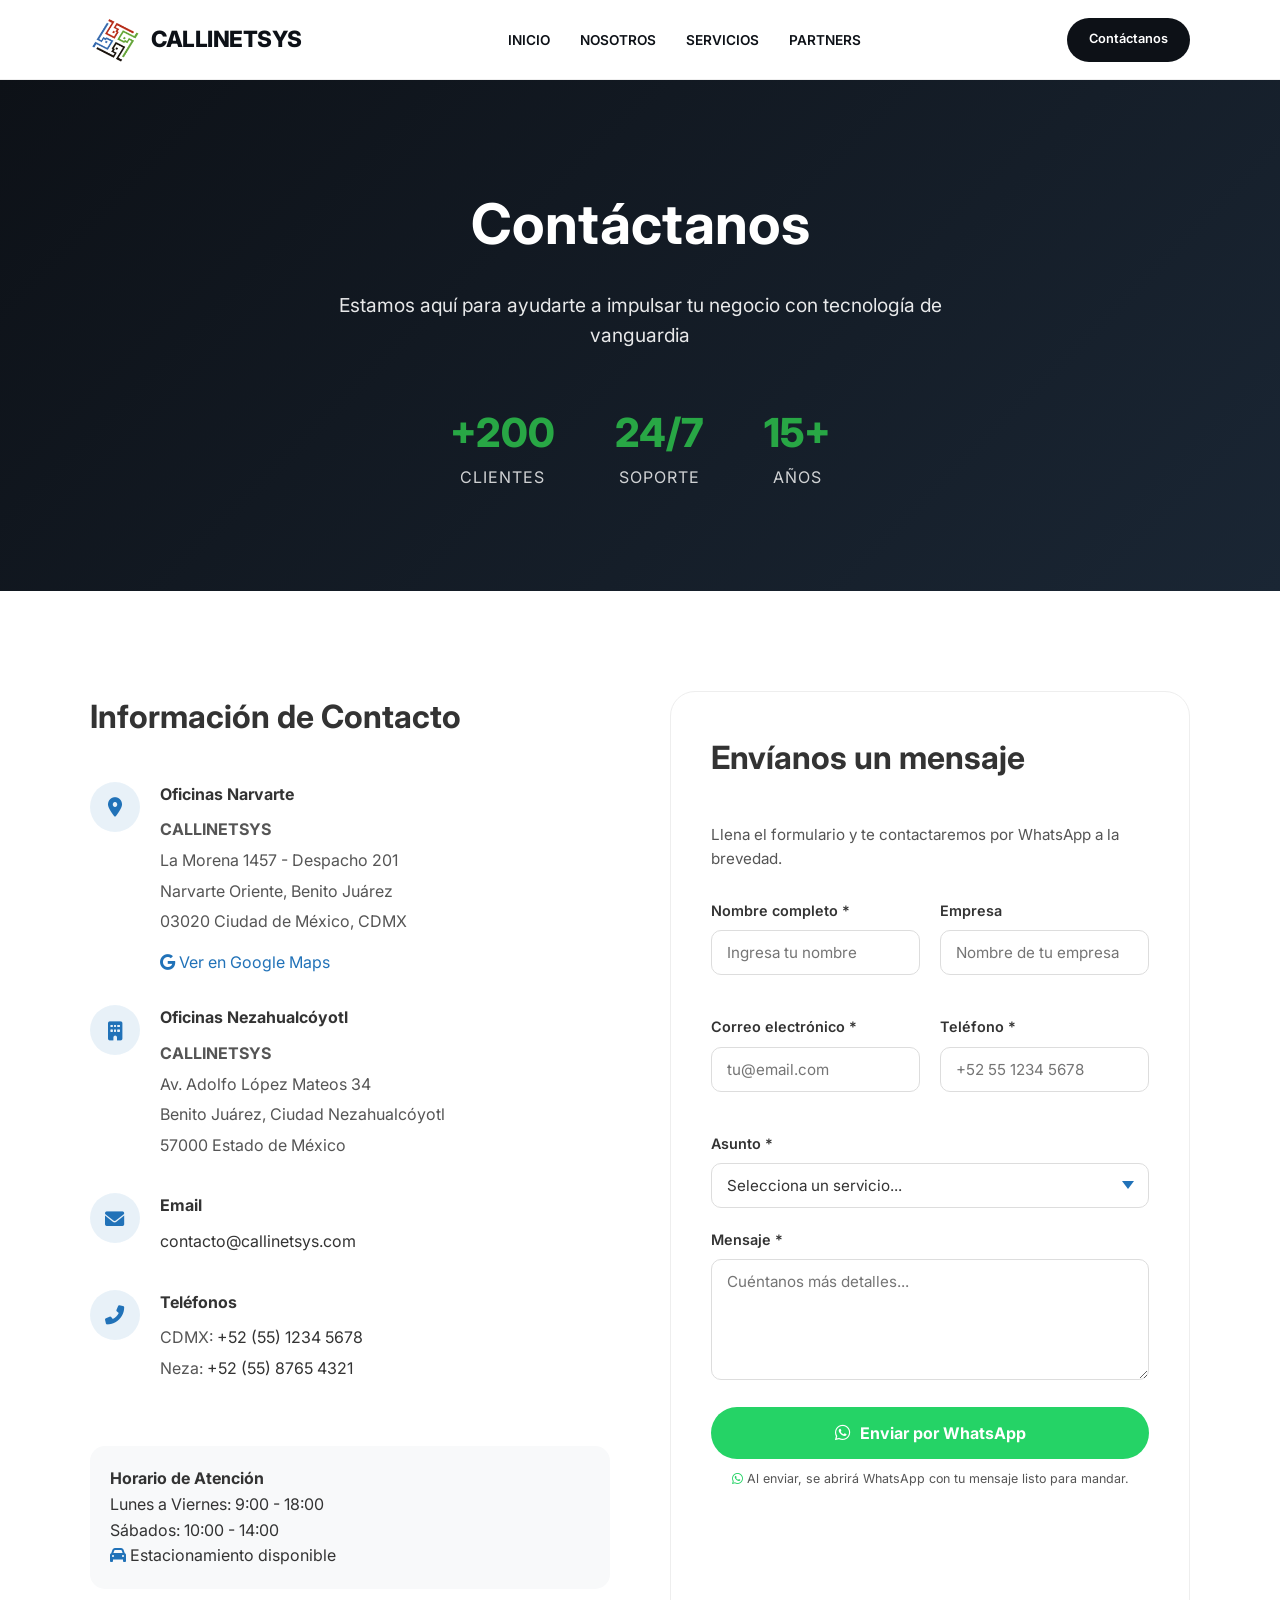
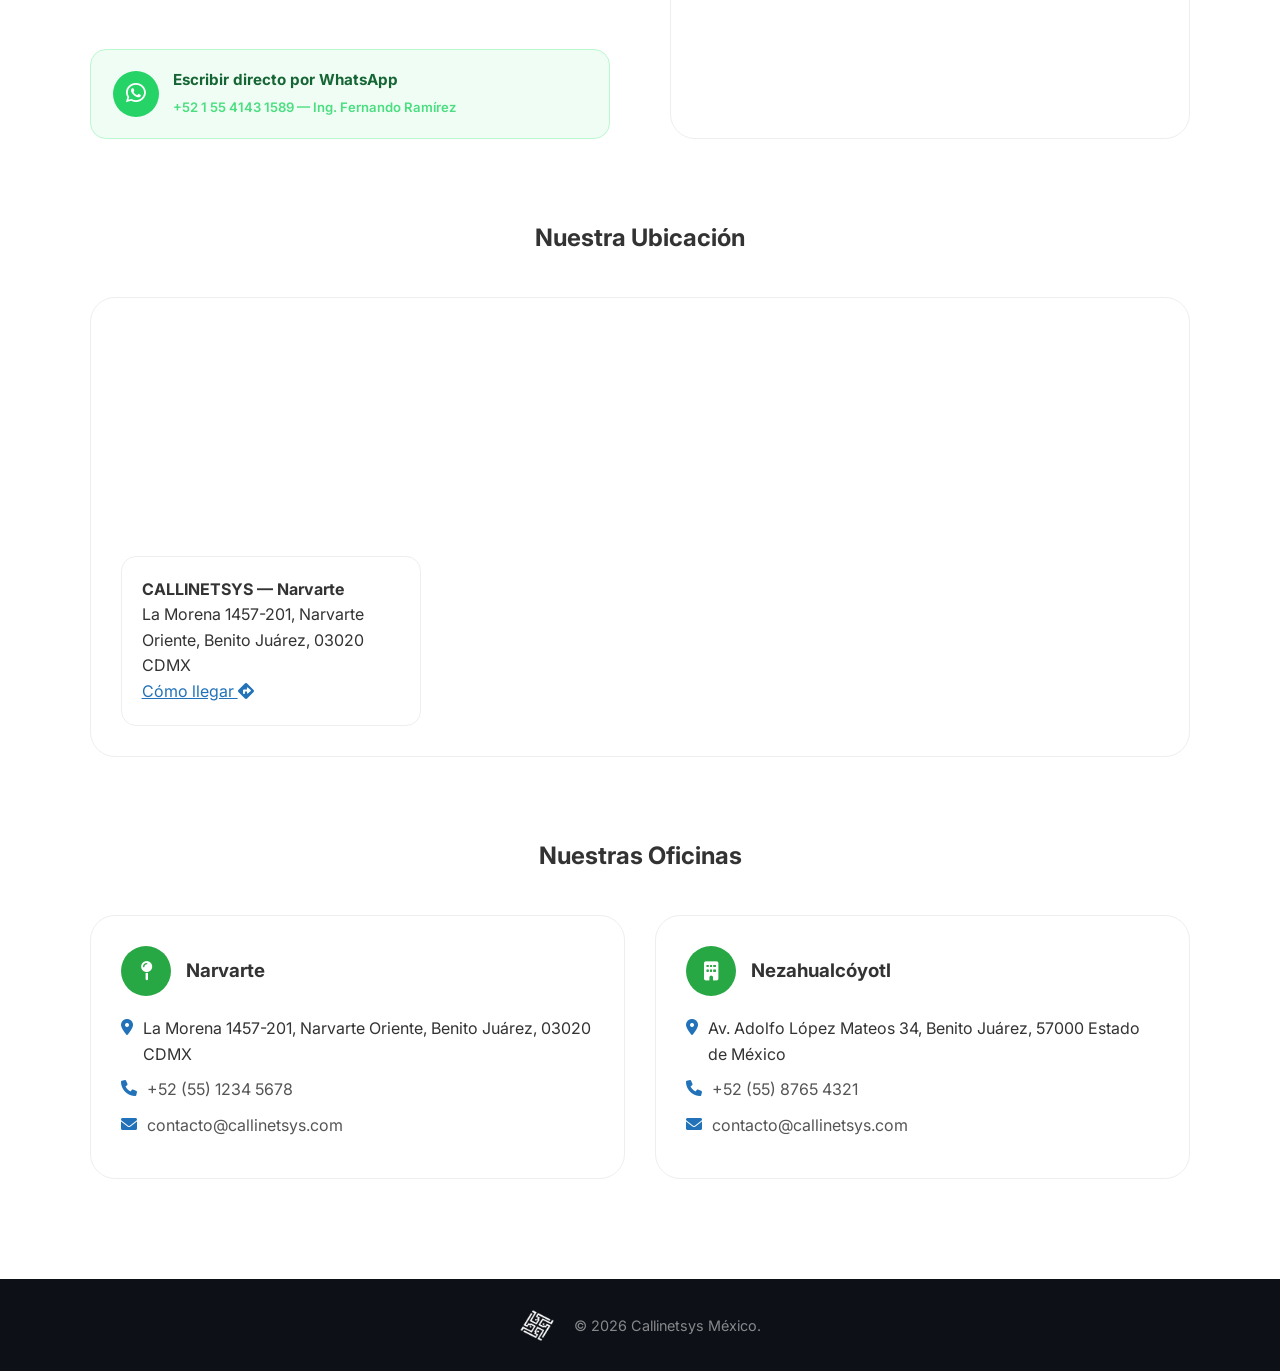
==== commit 31d41200: "col 2" ====
--- a/contacto.html
+++ b/contacto.html
@@ -1,679 +1,817 @@
-<!DOCTYPE html>
-<html lang="es">
-
-<head>
-    <meta charset="UTF-8">
-    <meta name="viewport" content="width=device-width, initial-scale=1.0">
-    <title>Contacto | Callinetsys México</title>
-    <link href="https://fonts.googleapis.com/css2?family=Inter:wght@300;400;600;800&display=swap" rel="stylesheet">
-    <link rel="stylesheet" href="https://cdnjs.cloudflare.com/ajax/libs/font-awesome/6.0.0/css/all.min.css">
-    <link rel="stylesheet" href="style.css">
-    <style>
-        .contacto-hero {
-            padding: 100px 7%;
-            background: linear-gradient(135deg, var(--black) 0%, #1a2634 100%);
-            color: white;
-            text-align: center;
-        }
-
-        .contacto-hero h1 {
-            font-size: 3.5rem;
-            margin-bottom: 20px;
-        }
-
-        .contacto-hero p {
-            font-size: 1.2rem;
-            max-width: 700px;
-            margin: 0 auto 50px;
-            opacity: 0.9;
-        }
-
-        .contacto-stats {
-            display: flex;
-            justify-content: center;
-            gap: 60px;
-        }
-
-        .contacto-stat-number {
-            font-size: 2.5rem;
-            font-weight: 800;
-            color: var(--green);
-        }
-
-        .contacto-stat-label {
-            text-transform: uppercase;
-            letter-spacing: 1px;
-            opacity: 0.8;
-        }
-
-        .contacto-main {
-            padding: 100px 7%;
-        }
-
-        .contacto-grid {
-            display: grid;
-            grid-template-columns: 1fr 1fr;
-            gap: 60px;
-            margin-bottom: 80px;
-        }
-
-        .contacto-info h2, .contacto-form-container h2 {
-            font-size: 2rem;
-            margin-bottom: 40px;
-        }
-
-        .contacto-methods {
-            display: flex;
-            flex-direction: column;
-            gap: 30px;
-        }
-
-        .contacto-method {
-            display: flex;
-            gap: 20px;
-            align-items: flex-start;
-        }
-
-        .contacto-icon {
-            width: 50px;
-            height: 50px;
-            background: rgba(33, 114, 184, 0.1);
-            border-radius: 50%;
-            display: flex;
-            align-items: center;
-            justify-content: center;
-            color: var(--blue);
-            font-size: 1.2rem;
-            flex-shrink: 0;
-        }
-
-        .contacto-details h4 {
-            margin-bottom: 10px;
-        }
-
-        .contacto-details p {
-            color: var(--text-muted);
-            margin-bottom: 5px;
-        }
-
-        .contacto-details a {
-            color: var(--text-main);
-            text-decoration: none;
-        }
-
-        .contacto-details a:hover {
-            color: var(--blue);
-        }
-
-        .business-hours {
-            margin-top: 30px;
-            padding: 20px;
-            background: var(--gray-bg);
-            border-radius: 15px;
-        }
-
-        .contacto-form-container {
-            background: white;
-            padding: 40px;
-            border-radius: 25px;
-            border: 1px solid #eee;
-        }
-
-        .form-row {
-            display: grid;
-            grid-template-columns: 1fr 1fr;
-            gap: 20px;
-            margin-bottom: 20px;
-        }
-
-        .form-group {
-            margin-bottom: 20px;
-        }
-
-        .form-group label {
-            display: block;
-            margin-bottom: 8px;
-            font-weight: 600;
-        }
-
-        .form-group input, 
-        .form-group textarea {
-            width: 100%;
-            padding: 12px 15px;
-            border: 1px solid #ddd;
-            border-radius: 8px;
-            font-family: inherit;
-            transition: 0.3s;
-        }
-
-        .form-group input:focus,
-        .form-group textarea:focus {
-            outline: none;
-            border-color: var(--blue);
-            box-shadow: 0 0 0 3px rgba(33, 114, 184, 0.1);
-        }
-
-        .submit-btn {
-            background: var(--green);
-            color: white;
-            border: none;
-            padding: 15px 30px;
-            border-radius: 50px;
-            font-weight: 600;
-            cursor: pointer;
-            display: inline-flex;
-            align-items: center;
-            gap: 10px;
-            transition: 0.3s;
-            width: 100%;
-            justify-content: center;
-            font-size: 1rem;
-        }
-
-        .submit-btn:hover {
-            background: var(--blue);
-            transform: translateY(-2px);
-            box-shadow: 0 5px 15px rgba(40, 167, 69, 0.3);
-        }
-
-        .form-message {
-            margin-top: 20px;
-            padding: 15px;
-            border-radius: 8px;
-            display: none;
-        }
-
-        .form-message.success {
-            background: rgba(40, 167, 69, 0.1);
-            color: var(--green);
-            border: 1px solid var(--green);
-            display: block;
-        }
-
-        .form-message.error {
-            background: rgba(220, 53, 69, 0.1);
-            color: var(--red);
-            border: 1px solid var(--red);
-            display: block;
-        }
-
-        .mapa-section {
-            margin: 80px 0;
-        }
-
-        .mapa-section h2 {
-            text-align: center;
-            margin-bottom: 40px;
-        }
-
-        .mapa-container {
-            position: relative;
-            border-radius: 25px;
-            overflow: hidden;
-            border: 1px solid #eee;
-        }
-
-        .mapa-container iframe {
-            width: 100%;
-            height: 450px;
-            border: 0;
-        }
-
-        .mapa-overlay {
-            position: absolute;
-            bottom: 30px;
-            left: 30px;
-            background: rgba(255,255,255,0.95);
-            padding: 20px;
-            border-radius: 15px;
-            max-width: 300px;
-            border: 1px solid #eee;
-        }
-
-        .oficinas-section {
-            margin-top: 80px;
-        }
-
-        .oficinas-section h2 {
-            text-align: center;
-            margin-bottom: 40px;
-        }
-
-        .oficinas-grid {
-            display: grid;
-            grid-template-columns: repeat(auto-fit, minmax(300px, 1fr));
-            gap: 30px;
-        }
-
-        .oficina-card {
-            background: white;
-            border-radius: 25px;
-            padding: 30px;
-            border: 1px solid #eee;
-            transition: 0.4s;
-        }
-
-        .oficina-card:hover {
-            transform: translateY(-12px);
-            border-color: var(--blue);
-            box-shadow: 0 20px 40px rgba(0,0,0,0.05);
-        }
-
-        .oficina-header {
-            display: flex;
-            align-items: center;
-            gap: 15px;
-            margin-bottom: 20px;
-        }
-
-        .oficina-icon {
-            width: 50px;
-            height: 50px;
-            background: var(--green);
-            color: white;
-            border-radius: 50%;
-            display: flex;
-            align-items: center;
-            justify-content: center;
-            font-size: 1.2rem;
-            flex-shrink: 0;
-        }
-
-        .oficina-detail {
-            display: flex;
-            gap: 10px;
-            margin-bottom: 10px;
-            align-items: flex-start;
-        }
-
-        .oficina-detail i {
-            color: var(--blue);
-            margin-top: 3px;
-        }
-
-        .oficina-detail a {
-            text-decoration: none;
-            color: var(--text-muted);
-        }
-
-        .oficina-detail a:hover {
-            color: var(--blue);
-        }
-
-        /* Mini footer */
-        .mini-footer {
-            background: var(--black);
-            padding: 30px 7%;
-        }
-
-        .footer-wrap {
-            display: flex;
-            align-items: center;
-            justify-content: center;
-            gap: 20px;
-            flex-wrap: wrap;
-        }
-
-        .f-logo-img {
-            height: 32px;
-            filter: brightness(0) invert(1);
-            object-fit: contain;
-        }
-
-        .f-copy {
-            color: rgba(255,255,255,0.5);
-            font-size: 0.9rem;
-        }
-
-        @media (max-width: 768px) {
-            .contacto-grid {
-                grid-template-columns: 1fr;
-                gap: 40px;
-            }
-
-            .form-row {
-                grid-template-columns: 1fr;
-                gap: 0;
-            }
-
-            .contacto-main {
-                padding: 60px 5%;
-            }
-
-            .contacto-hero {
-                padding: 80px 5%;
-            }
-
-            .contacto-hero h1 {
-                font-size: 2.2rem;
-            }
-
-            .contacto-stats {
-                gap: 30px;
-            }
-
-            .contacto-form-container {
-                padding: 24px;
-            }
-
-            .mapa-overlay {
-                display: none;
-            }
-        }
-    </style>
-</head>
-
-<body>
-
-    <nav class="navbar">
-        <div class="logo-container">
-            <a href="index.html">
-                <img src="src/logo.png" alt="Callinetsys Logo" class="nav-logo">
-                <span class="logo-text">CALLINETSYS</span>
-            </a>
-        </div>
-        <ul class="nav-links">
-            <li><a href="index.html">INICIO</a></li>
-            <li><a href="nosotros.html">NOSOTROS</a></li>
-            <li><a href="servicios.html">SERVICIOS</a></li>
-            <li><a href="partners.html">PARTNERS</a></li>
-            <li class="mobile-only"><a href="contacto.html" class="btn-nav-mobile">Contáctanos</a></li>
-        </ul>
-        <div class="nav-actions">
-            <a href="contacto.html" class="btn-nav">Contáctanos</a>
-        </div>
-        <button class="hamburger" id="hamburger" aria-label="Menú de navegación">
-            <span></span>
-            <span></span>
-            <span></span>
-        </button>
-        <div class="nav-overlay" id="nav-overlay"></div>
-    </nav>
-
-    <section class="contacto-hero">
-        <div class="contacto-hero-content">
-            <h1>Contáctanos</h1>
-            <p>Estamos aquí para ayudarte a impulsar tu negocio con tecnología de vanguardia</p>
-            <div class="contacto-stats">
-                <div class="contacto-stat-item">
-                    <div class="contacto-stat-number">+200</div>
-                    <div class="contacto-stat-label">Clientes</div>
-                </div>
-                <div class="contacto-stat-item">
-                    <div class="contacto-stat-number">24/7</div>
-                    <div class="contacto-stat-label">Soporte</div>
-                </div>
-                <div class="contacto-stat-item">
-                    <div class="contacto-stat-number">15+</div>
-                    <div class="contacto-stat-label">Años</div>
-                </div>
-            </div>
-        </div>
-    </section>
-
-    <section class="contacto-main">
-        <div class="contacto-grid">
-            <div class="contacto-info">
-                <h2>Información de Contacto</h2>
-                
-                <div class="contacto-methods">
-                    <div class="contacto-method">
-                        <div class="contacto-icon">
-                            <i class="fas fa-map-marker-alt"></i>
-                        </div>
-                        <div class="contacto-details">
-                            <h4>Oficinas Narvarte</h4>
-                            <p><strong>CALLINETSYS</strong></p>
-                            <p>La Morena 1457 - Despacho 201</p>
-                            <p>Narvarte Oriente, Benito Juárez</p>
-                            <p>03020 Ciudad de México, CDMX</p>
-                            <a href="https://maps.app.goo.gl/GurRgNm7VndYgKfi8" target="_blank" style="color: #2172b8; margin-top: 10px; display: inline-block;">
-                                <i class="fab fa-google"></i> Ver en Google Maps
-                            </a>
-                        </div>
-                    </div>
-
-                    <div class="contacto-method">
-                        <div class="contacto-icon">
-                            <i class="fas fa-building"></i>
-                        </div>
-                        <div class="contacto-details">
-                            <h4>Oficinas Nezahualcóyotl</h4>
-                            <p><strong>CALLINETSYS</strong></p>
-                            <p>Av. Adolfo López Mateos 34</p>
-                            <p>Benito Juárez, Ciudad Nezahualcóyotl</p>
-                            <p>57000 Estado de México</p>
-                        </div>
-                    </div>
-
-                    <div class="contacto-method">
-                        <div class="contacto-icon">
-                            <i class="fas fa-envelope"></i>
-                        </div>
-                        <div class="contacto-details">
-                            <h4>Email</h4>
-                            <p><a href="mailto:contacto@callinetsys.com">contacto@callinetsys.com</a></p>
-                        </div>
-                    </div>
-
-                    <div class="contacto-method">
-                        <div class="contacto-icon">
-                            <i class="fas fa-phone-alt"></i>
-                        </div>
-                        <div class="contacto-details">
-                            <h4>Teléfonos</h4>
-                            <p>CDMX: <a href="tel:+525512345678">+52 (55) 1234 5678</a></p>
-                            <p>Neza: <a href="tel:+525587654321">+52 (55) 8765 4321</a></p>
-                        </div>
-                    </div>
-
-                    <div class="business-hours">
-                        <h4>Horario de Atención</h4>
-                        <p>Lunes a Viernes: 9:00 - 18:00</p>
-                        <p>Sábados: 10:00 - 14:00</p>
-                        <p><i class="fas fa-car" style="color: #2172b8;"></i> Estacionamiento disponible</p>
-                    </div>
-                </div>
-            </div>
-
-            <div class="contacto-form-container">
-                <h2>Envíanos un mensaje</h2>
-                <p class="form-intro">Déjanos tus datos y te contactaremos a la brevedad.</p>
-                
-                <form class="contact-form" id="contactForm">
-                    <div class="form-row">
-                        <div class="form-group">
-                            <label for="nombre">Nombre completo *</label>
-                            <input type="text" id="nombre" name="nombre" placeholder="Ingresa tu nombre" required>
-                        </div>
-                        <div class="form-group">
-                            <label for="empresa">Empresa</label>
-                            <input type="text" id="empresa" name="empresa" placeholder="Nombre de tu empresa">
-                        </div>
-                    </div>
-
-                    <div class="form-row">
-                        <div class="form-group">
-                            <label for="email">Correo electrónico *</label>
-                            <input type="email" id="email" name="email" placeholder="tu@email.com" required>
-                        </div>
-                        <div class="form-group">
-                            <label for="telefono">Teléfono *</label>
-                            <input type="tel" id="telefono" name="telefono" placeholder="+52 55 1234 5678" required>
-                        </div>
-                    </div>
-
-                    <div class="form-group">
-                        <label for="asunto">Asunto *</label>
-                        <input type="text" id="asunto" name="asunto" placeholder="¿Sobre qué nos quieres contactar?" required>
-                    </div>
-
-                    <div class="form-group">
-                        <label for="mensaje">Mensaje *</label>
-                        <textarea id="mensaje" name="mensaje" rows="5" placeholder="Cuéntanos más detalles..." required></textarea>
-                    </div>
-
-                    <button type="submit" class="submit-btn">
-                        <span>Enviar Mensaje</span>
-                        <i class="fas fa-paper-plane"></i>
-                    </button>
-                    
-                    <div class="form-message" id="formMessage"></div>
-                </form>
-            </div>
-        </div>
-
-        <div class="mapa-section">
-            <h2>Nuestra Ubicación</h2>
-            <div class="mapa-container">
-                <iframe id="google-map"
-                    src="https://www.google.com/maps/embed?pb=!1m18!1m12!1m3!1d3762.865484126335!2d-99.15046492409738!3d19.405098641038158!2m3!1f0!2f0!3f0!3m2!1i1024!2i768!4f13.1!3m3!1m2!1s0x85d1ff9a1e8b3c4d%3A0x8b3c4d8e9f2a1b0c!2sLa%20Morena%201457%2C%20Narvarte%20Oriente%2C%20Benito%20Ju%C3%A1rez%2C%2003020%20Ciudad%20de%20M%C3%A9xico%2C%20CDMX!5e0!3m2!1ses!2smx!4v1700000000000!5m2!1ses!2smx"
-                    allowfullscreen="" 
-                    loading="lazy"
-                    title="Ubicación de Callinetsys en Narvarte">
-                </iframe>
-                <div class="mapa-overlay">
-                    <h4>CALLINETSYS - Narvarte</h4>
-                    <p>La Morena 1457-Despacho 201, Narvarte Oriente, Benito Juárez, 03020 CDMX</p>
-                    <a href="https://maps.app.goo.gl/GurRgNm7VndYgKfi8" target="_blank" style="color: #2172b8;">Cómo llegar <i class="fas fa-directions"></i></a>
-                </div>
-            </div>
-        </div>
-
-        <div class="oficinas-section">
-            <h2>Nuestras Oficinas</h2>
-            <div class="oficinas-grid">
-                <div class="oficina-card">
-                    <div class="oficina-header">
-                        <div class="oficina-icon">
-                            <i class="fas fa-map-pin"></i>
-                        </div>
-                        <h3>Narvarte</h3>
-                    </div>
-                    <div class="oficina-details">
-                        <div class="oficina-detail">
-                            <i class="fas fa-map-marker-alt"></i>
-                            <p>La Morena 1457-201, Narvarte Oriente, Benito Juárez, 03020 CDMX</p>
-                        </div>
-                        <div class="oficina-detail">
-                            <i class="fas fa-phone"></i>
-                            <p><a href="tel:+525512345678">+52 (55) 1234 5678</a></p>
-                        </div>
-                        <div class="oficina-detail">
-                            <i class="fas fa-envelope"></i>
-                            <p><a href="mailto:contacto@callinetsys.com">contacto@callinetsys.com</a></p>
-                        </div>
-                    </div>
-                </div>
-
-                <div class="oficina-card">
-                    <div class="oficina-header">
-                        <div class="oficina-icon">
-                            <i class="fas fa-building"></i>
-                        </div>
-                        <h3>Nezahualcóyotl</h3>
-                    </div>
-                    <div class="oficina-details">
-                        <div class="oficina-detail">
-                            <i class="fas fa-map-marker-alt"></i>
-                            <p>Av. Adolfo López Mateos 34, Benito Juárez, 57000 Estado de México</p>
-                        </div>
-                        <div class="oficina-detail">
-                            <i class="fas fa-phone"></i>
-                            <p><a href="tel:+525587654321">+52 (55) 8765 4321</a></p>
-                        </div>
-                        <div class="oficina-detail">
-                            <i class="fas fa-envelope"></i>
-                            <p><a href="mailto:contacto@callinetsys.com">contacto@callinetsys.com</a></p>
-                        </div>
-                    </div>
-                </div>
-            </div>
-        </div>
-    </section>
-
-    <!-- Chat flotante -->
-    <div class="custom-chat-trigger visible" id="chat-trigger">
-        <div class="chat-icon-wrapper">
-            <i class="fas fa-comment-dots"></i>
-            <span class="chat-pulse"></span>
-        </div>
-    </div>
-
-    <footer class="mini-footer">
-        <div class="footer-wrap">
-            <img src="src/logo.png" alt="Logo" class="f-logo-img">
-            <p class="f-copy">© 2026 Callinetsys México.</p>
-        </div>
-    </footer>
-
-    <script src="script.js"></script>
-    <script src="chatbot.js"></script>
-
-    <script>
-        document.addEventListener('DOMContentLoaded', function() {
-            const contactForm = document.getElementById('contactForm');
-            
-            if (contactForm) {
-                contactForm.addEventListener('submit', function(e) {
-                    e.preventDefault();
-                    
-                    const nombre = document.getElementById('nombre').value.trim();
-                    const email = document.getElementById('email').value.trim();
-                    const telefono = document.getElementById('telefono').value.trim();
-                    const asunto = document.getElementById('asunto').value.trim();
-                    const mensaje = document.getElementById('mensaje').value.trim();
-                    
-                    if (!nombre) { showFormMessage('Por favor ingresa tu nombre completo.', 'error'); return; }
-                    if (!validateEmail(email)) { showFormMessage('Por favor ingresa un correo electrónico válido.', 'error'); return; }
-                    if (!validatePhone(telefono)) { showFormMessage('Por favor ingresa un número de teléfono válido (10 dígitos).', 'error'); return; }
-                    if (!asunto) { showFormMessage('Por favor ingresa un asunto.', 'error'); return; }
-                    if (!mensaje) { showFormMessage('Por favor escribe tu mensaje.', 'error'); return; }
-                    
-                    showFormMessage('¡Mensaje enviado con éxito! Nos pondremos en contacto contigo pronto.', 'success');
-                    contactForm.reset();
-                    
-                    setTimeout(() => {
-                        const msgDiv = document.getElementById('formMessage');
-                        msgDiv.style.display = 'none';
-                        msgDiv.classList.remove('success', 'error');
-                    }, 5000);
-                });
-            }
-            
-            function validateEmail(email) {
-                return /^[^\s@]+@[^\s@]+\.[^\s@]+$/.test(email);
-            }
-            
-            function validatePhone(phone) {
-                return phone.replace(/\D/g, '').length >= 10;
-            }
-            
-            function showFormMessage(text, type) {
-                const msgDiv = document.getElementById('formMessage');
-                msgDiv.textContent = text;
-                msgDiv.className = 'form-message ' + type;
-                msgDiv.style.display = 'block';
-            }
-            
-            const animatedElements = document.querySelectorAll('.contacto-method, .oficina-card, .contacto-form-container, .contacto-info');
-            const observer = new IntersectionObserver((entries) => {
-                entries.forEach(entry => {
-                    if (entry.isIntersecting) {
-                        entry.target.style.opacity = '1';
-                        entry.target.style.transform = 'translateY(0)';
-                    }
-                });
-            }, { threshold: 0.1 });
-            
-            animatedElements.forEach(element => {
-                element.style.opacity = '0';
-                element.style.transform = 'translateY(20px)';
-                element.style.transition = 'opacity 0.6s ease, transform 0.6s ease';
-                observer.observe(element);
-            });
-        });
-    </script>
-</body>
-
+<!DOCTYPE html>
+<html lang="es">
+
+<head>
+    <meta charset="UTF-8">
+    <meta name="viewport" content="width=device-width, initial-scale=1.0">
+    <title>Contacto | Callinetsys México</title>
+    <link href="https://fonts.googleapis.com/css2?family=Inter:wght@300;400;600;800&display=swap" rel="stylesheet">
+    <link rel="stylesheet" href="https://cdnjs.cloudflare.com/ajax/libs/font-awesome/6.0.0/css/all.min.css">
+    <link rel="stylesheet" href="/style/style.css">
+    <style>
+        .contacto-hero {
+            padding: 100px 7%;
+            background: linear-gradient(135deg, var(--black) 0%, #1a2634 100%);
+            color: white;
+            text-align: center;
+        }
+
+        .contacto-hero h1 { font-size: 3.5rem; margin-bottom: 20px; }
+
+        .contacto-hero p {
+            font-size: 1.2rem;
+            max-width: 700px;
+            margin: 0 auto 50px;
+            opacity: 0.9;
+        }
+
+        .contacto-stats { display: flex; justify-content: center; gap: 60px; }
+        .contacto-stat-number { font-size: 2.5rem; font-weight: 800; color: var(--green); }
+        .contacto-stat-label  { text-transform: uppercase; letter-spacing: 1px; opacity: 0.8; }
+
+        .contacto-main { padding: 100px 7%; }
+
+        .contacto-grid {
+            display: grid;
+            grid-template-columns: 1fr 1fr;
+            gap: 60px;
+            margin-bottom: 80px;
+        }
+
+        .contacto-info h2,
+        .contacto-form-container h2 { font-size: 2rem; margin-bottom: 40px; }
+
+        .contacto-methods { display: flex; flex-direction: column; gap: 30px; }
+
+        .contacto-method { display: flex; gap: 20px; align-items: flex-start; }
+
+        .contacto-icon {
+            width: 50px; height: 50px;
+            background: rgba(33, 114, 184, 0.1);
+            border-radius: 50%;
+            display: flex; align-items: center; justify-content: center;
+            color: var(--blue);
+            font-size: 1.2rem;
+            flex-shrink: 0;
+        }
+
+        .contacto-details h4 { margin-bottom: 10px; }
+        .contacto-details p  { color: var(--text-muted); margin-bottom: 5px; }
+        .contacto-details a  { color: var(--text-main); text-decoration: none; }
+        .contacto-details a:hover { color: var(--blue); }
+
+        .business-hours {
+            margin-top: 30px;
+            padding: 20px;
+            background: var(--gray-bg);
+            border-radius: 15px;
+        }
+
+        /* ── WhatsApp CTA directo ── */
+        .whatsapp-direct {
+            margin-top: 30px;
+            display: flex;
+            align-items: center;
+            gap: 14px;
+            background: #f0fdf4;
+            border: 1px solid #bbf7d0;
+            border-radius: 16px;
+            padding: 18px 22px;
+            text-decoration: none;
+            transition: all 0.3s ease;
+        }
+
+        .whatsapp-direct:hover {
+            background: #dcfce7;
+            border-color: #25D366;
+            transform: translateY(-2px);
+            box-shadow: 0 8px 20px rgba(37, 211, 102, 0.15);
+        }
+
+        .whatsapp-direct-icon {
+            width: 46px; height: 46px;
+            background: #25D366;
+            border-radius: 50%;
+            display: flex; align-items: center; justify-content: center;
+            color: #fff;
+            font-size: 1.4rem;
+            flex-shrink: 0;
+        }
+
+        .whatsapp-direct-text strong {
+            display: block;
+            font-size: 0.95rem;
+            color: #166534;
+            margin-bottom: 2px;
+        }
+
+        .whatsapp-direct-text span {
+            font-size: 0.82rem;
+            color: #4ade80;
+            font-weight: 600;
+        }
+
+        /* ── Formulario ── */
+        .contacto-form-container {
+            background: white;
+            padding: 40px;
+            border-radius: 25px;
+            border: 1px solid #eee;
+        }
+
+        .form-intro { color: var(--text-muted); margin-bottom: 28px; font-size: 0.95rem; }
+
+        .form-row {
+            display: grid;
+            grid-template-columns: 1fr 1fr;
+            gap: 20px;
+            margin-bottom: 20px;
+        }
+
+        .form-group { margin-bottom: 20px; }
+
+        .form-group label {
+            display: block;
+            margin-bottom: 8px;
+            font-weight: 600;
+            font-size: 0.9rem;
+        }
+
+        .form-group input,
+        .form-group textarea,
+        .form-group select {
+            width: 100%;
+            padding: 12px 15px;
+            border: 1px solid #ddd;
+            border-radius: 10px;
+            font-family: inherit;
+            font-size: 0.95rem;
+            transition: 0.3s;
+            color: var(--text-main);
+            background: #fff;
+        }
+
+        .form-group input:focus,
+        .form-group textarea:focus,
+        .form-group select:focus {
+            outline: none;
+            border-color: var(--blue);
+            box-shadow: 0 0 0 3px rgba(33, 114, 184, 0.1);
+        }
+
+        /* ── Botón WhatsApp ── */
+        .submit-btn {
+            background: #25D366;
+            color: white;
+            border: none;
+            padding: 16px 30px;
+            border-radius: 50px;
+            font-weight: 700;
+            cursor: pointer;
+            display: inline-flex;
+            align-items: center;
+            gap: 10px;
+            transition: 0.3s;
+            width: 100%;
+            justify-content: center;
+            font-size: 1rem;
+            font-family: inherit;
+        }
+
+        .submit-btn:hover {
+            background: #1ebe5d;
+            transform: translateY(-2px);
+            box-shadow: 0 8px 22px rgba(37, 211, 102, 0.35);
+        }
+
+        .submit-btn i { font-size: 1.1rem; }
+
+        /* Select asunto */
+        .form-group select {
+            appearance: none;
+            -webkit-appearance: none;
+            background-image: url("data:image/svg+xml,%3Csvg xmlns='http://www.w3.org/2000/svg' width='12' height='8' viewBox='0 0 12 8'%3E%3Cpath fill='%232172b8' d='M6 8L0 0h12z'/%3E%3C/svg%3E");
+            background-repeat: no-repeat;
+            background-position: right 14px center;
+            padding-right: 36px;
+            cursor: pointer;
+        }
+
+        .form-group select option { color: var(--text-main); }
+        .form-group select optgroup { color: var(--text-muted); font-size: 0.82rem; font-style: normal; }
+
+        #asunto-custom-wrap {
+            animation: fadeInDown 0.25s ease;
+        }
+
+        @keyframes fadeInDown {
+            from { opacity: 0; transform: translateY(-6px); }
+            to   { opacity: 1; transform: translateY(0); }
+        }
+
+        .submit-note {
+            text-align: center;
+            font-size: 0.78rem;
+            color: var(--text-muted);
+            margin-top: 10px;
+        }
+
+        .submit-note i { color: #25D366; }
+
+        .form-message {
+            margin-top: 20px;
+            padding: 15px;
+            border-radius: 10px;
+            display: none;
+            font-size: 0.9rem;
+        }
+
+        .form-message.success {
+            background: rgba(40, 167, 69, 0.1);
+            color: var(--green);
+            border: 1px solid var(--green);
+            display: block;
+        }
+
+        .form-message.error {
+            background: rgba(220, 53, 69, 0.1);
+            color: var(--red);
+            border: 1px solid var(--red);
+            display: block;
+        }
+
+        /* ── Mapa ── */
+        .mapa-section { margin: 80px 0; }
+        .mapa-section h2 { text-align: center; margin-bottom: 40px; }
+
+        .mapa-container {
+            position: relative;
+            border-radius: 25px;
+            overflow: hidden;
+            border: 1px solid #eee;
+        }
+
+        .mapa-container iframe { width: 100%; height: 450px; border: 0; }
+
+        .mapa-overlay {
+            position: absolute;
+            bottom: 30px; left: 30px;
+            background: rgba(255,255,255,0.95);
+            padding: 20px;
+            border-radius: 15px;
+            max-width: 300px;
+            border: 1px solid #eee;
+        }
+
+        /* ── Oficinas ── */
+        .oficinas-section { margin-top: 80px; }
+        .oficinas-section h2 { text-align: center; margin-bottom: 40px; }
+
+        .oficinas-grid {
+            display: grid;
+            grid-template-columns: repeat(auto-fit, minmax(300px, 1fr));
+            gap: 30px;
+        }
+
+        .oficina-card {
+            background: white;
+            border-radius: 25px;
+            padding: 30px;
+            border: 1px solid #eee;
+            transition: 0.4s;
+        }
+
+        .oficina-card:hover {
+            transform: translateY(-12px);
+            border-color: var(--blue);
+            box-shadow: 0 20px 40px rgba(0,0,0,0.05);
+        }
+
+        .oficina-header {
+            display: flex;
+            align-items: center;
+            gap: 15px;
+            margin-bottom: 20px;
+        }
+
+        .oficina-icon {
+            width: 50px; height: 50px;
+            background: var(--green);
+            color: white;
+            border-radius: 50%;
+            display: flex; align-items: center; justify-content: center;
+            font-size: 1.2rem;
+            flex-shrink: 0;
+        }
+
+        .oficina-detail {
+            display: flex;
+            gap: 10px;
+            margin-bottom: 10px;
+            align-items: flex-start;
+        }
+
+        .oficina-detail i { color: var(--blue); margin-top: 3px; }
+
+        .oficina-detail a { text-decoration: none; color: var(--text-muted); }
+        .oficina-detail a:hover { color: var(--blue); }
+
+        /* ── Mini footer ── */
+        .mini-footer { background: var(--black); padding: 30px 7%; }
+
+        .footer-wrap {
+            display: flex;
+            align-items: center;
+            justify-content: center;
+            gap: 20px;
+            flex-wrap: wrap;
+        }
+
+        .f-logo-img { height: 32px; filter: brightness(0) invert(1); object-fit: contain; }
+        .f-copy { color: rgba(255,255,255,0.5); font-size: 0.9rem; }
+
+        /* ── Responsive ── */
+        @media (max-width: 768px) {
+            .contacto-grid    { grid-template-columns: 1fr; gap: 40px; }
+            .form-row         { grid-template-columns: 1fr; gap: 0; }
+            .contacto-main    { padding: 60px 5%; }
+            .contacto-hero    { padding: 80px 5%; }
+            .contacto-hero h1 { font-size: 2.2rem; }
+            .contacto-stats   { gap: 30px; }
+            .contacto-form-container { padding: 24px; }
+            .mapa-overlay     { display: none; }
+        }
+    </style>
+</head>
+
+<body>
+
+    <nav class="navbar">
+        <div class="logo-container">
+            <a href="/index.html">
+                <img src="src/logo.png" alt="Callinetsys Logo" class="nav-logo">
+                <span class="logo-text">CALLINETSYS</span>
+            </a>
+        </div>
+        <ul class="nav-links">
+            <li><a href="/index.html">INICIO</a></li>
+            <li><a href="nosotros.html">NOSOTROS</a></li>
+            <li><a href="servicios.html">SERVICIOS</a></li>
+            <li><a href="partners.html">PARTNERS</a></li>
+            <li class="mobile-only"><a href="contacto.html" class="btn-nav-mobile">Contáctanos</a></li>
+        </ul>
+        <div class="nav-actions">
+            <a href="contacto.html" class="btn-nav">Contáctanos</a>
+        </div>
+        <button class="hamburger" id="hamburger" aria-label="Menú de navegación">
+            <span></span><span></span><span></span>
+        </button>
+        <div class="nav-overlay" id="nav-overlay"></div>
+    </nav>
+
+    <section class="contacto-hero">
+        <div class="contacto-hero-content">
+            <h1>Contáctanos</h1>
+            <p>Estamos aquí para ayudarte a impulsar tu negocio con tecnología de vanguardia</p>
+            <div class="contacto-stats">
+                <div class="contacto-stat-item">
+                    <div class="contacto-stat-number">+200</div>
+                    <div class="contacto-stat-label">Clientes</div>
+                </div>
+                <div class="contacto-stat-item">
+                    <div class="contacto-stat-number">24/7</div>
+                    <div class="contacto-stat-label">Soporte</div>
+                </div>
+                <div class="contacto-stat-item">
+                    <div class="contacto-stat-number">15+</div>
+                    <div class="contacto-stat-label">Años</div>
+                </div>
+            </div>
+        </div>
+    </section>
+
+    <section class="contacto-main">
+        <div class="contacto-grid">
+
+            <!-- Info de contacto -->
+            <div class="contacto-info">
+                <h2>Información de Contacto</h2>
+
+                <div class="contacto-methods">
+                    <div class="contacto-method">
+                        <div class="contacto-icon"><i class="fas fa-map-marker-alt"></i></div>
+                        <div class="contacto-details">
+                            <h4>Oficinas Narvarte</h4>
+                            <p><strong>CALLINETSYS</strong></p>
+                            <p>La Morena 1457 - Despacho 201</p>
+                            <p>Narvarte Oriente, Benito Juárez</p>
+                            <p>03020 Ciudad de México, CDMX</p>
+                            <a href="https://maps.app.goo.gl/GurRgNm7VndYgKfi8" target="_blank" style="color:#2172b8; margin-top:10px; display:inline-block;">
+                                <i class="fab fa-google"></i> Ver en Google Maps
+                            </a>
+                        </div>
+                    </div>
+
+                    <div class="contacto-method">
+                        <div class="contacto-icon"><i class="fas fa-building"></i></div>
+                        <div class="contacto-details">
+                            <h4>Oficinas Nezahualcóyotl</h4>
+                            <p><strong>CALLINETSYS</strong></p>
+                            <p>Av. Adolfo López Mateos 34</p>
+                            <p>Benito Juárez, Ciudad Nezahualcóyotl</p>
+                            <p>57000 Estado de México</p>
+                        </div>
+                    </div>
+
+                    <div class="contacto-method">
+                        <div class="contacto-icon"><i class="fas fa-envelope"></i></div>
+                        <div class="contacto-details">
+                            <h4>Email</h4>
+                            <p><a href="mailto:contacto@callinetsys.com">contacto@callinetsys.com</a></p>
+                        </div>
+                    </div>
+
+                    <div class="contacto-method">
+                        <div class="contacto-icon"><i class="fas fa-phone-alt"></i></div>
+                        <div class="contacto-details">
+                            <h4>Teléfonos</h4>
+                            <p>CDMX: <a href="tel:+525512345678">+52 (55) 1234 5678</a></p>
+                            <p>Neza: <a href="tel:+525587654321">+52 (55) 8765 4321</a></p>
+                        </div>
+                    </div>
+
+                    <div class="business-hours">
+                        <h4>Horario de Atención</h4>
+                        <p>Lunes a Viernes: 9:00 - 18:00</p>
+                        <p>Sábados: 10:00 - 14:00</p>
+                        <p><i class="fas fa-car" style="color:#2172b8;"></i> Estacionamiento disponible</p>
+                    </div>
+
+                    <!-- WhatsApp directo -->
+                    <a href="https://wa.me/5215541431589" target="_blank" class="whatsapp-direct">
+                        <div class="whatsapp-direct-icon">
+                            <i class="fab fa-whatsapp"></i>
+                        </div>
+                        <div class="whatsapp-direct-text">
+                            <strong>Escribir directo por WhatsApp</strong>
+                            <span>+52 1 55 4143 1589 — Ing. Fernando Ramírez</span>
+                        </div>
+                    </a>
+                </div>
+            </div>
+
+            <!-- Formulario -->
+            <div class="contacto-form-container">
+                <h2>Envíanos un mensaje</h2>
+                <p class="form-intro">Llena el formulario y te contactaremos por WhatsApp a la brevedad.</p>
+
+                <form id="contactForm">
+                    <div class="form-row">
+                        <div class="form-group">
+                            <label for="nombre">Nombre completo *</label>
+                            <input type="text" id="nombre" name="nombre" placeholder="Ingresa tu nombre" required>
+                        </div>
+                        <div class="form-group">
+                            <label for="empresa">Empresa</label>
+                            <input type="text" id="empresa" name="empresa" placeholder="Nombre de tu empresa">
+                        </div>
+                    </div>
+
+                    <div class="form-row">
+                        <div class="form-group">
+                            <label for="email">Correo electrónico *</label>
+                            <input type="email" id="email" name="email" placeholder="tu@email.com" required>
+                        </div>
+                        <div class="form-group">
+                            <label for="telefono">Teléfono *</label>
+                            <input type="tel" id="telefono" name="telefono" placeholder="+52 55 1234 5678" required>
+                        </div>
+                    </div>
+
+                    <div class="form-group">
+                        <label for="asunto">Asunto *</label>
+                        <select id="asunto" name="asunto" required onchange="toggleAsuntoCustom(this)">
+                            <option value="" disabled selected>Selecciona un servicio...</option>
+                            <optgroup label="── Servicios Principales ──">
+                                <option value="Big Data y Analytics">Big Data y Analytics</option>
+                                <option value="Infraestructura en la Nube">Infraestructura en la Nube</option>
+                                <option value="Seguridad Informática">Seguridad Informática</option>
+                                <option value="Inteligencia Artificial">Inteligencia Artificial</option>
+                                <option value="Transformación Digital">Transformación Digital</option>
+                            </optgroup>
+                            <optgroup label="── Más Servicios ──">
+                                <option value="Virtualización">Virtualización</option>
+                                <option value="Bases de Datos">Bases de Datos</option>
+                                <option value="Redes y Conectividad">Redes y Conectividad</option>
+                                <option value="Desarrollo Móvil">Desarrollo Móvil</option>
+                                <option value="Soporte Técnico">Soporte Técnico</option>
+                                <option value="Consultoría TI">Consultoría TI</option>
+                            </optgroup>
+                            <optgroup label="── Colegios y Conectividad ──">
+                                <option value="Cableado Estructurado UTP y Fibra Óptica">Cableado Estructurado UTP y Fibra Óptica</option>
+                                <option value="Internet 7">Internet 7</option>
+                                <option value="Modernización sin reemplazar todo">Modernización sin reemplazar todo</option>
+                                <option value="Modernización con presupuesto controlado">Modernización con presupuesto controlado</option>
+                                <option value="Wi-Fi estable para continuidad académica">Wi-Fi estable para continuidad académica</option>
+                                <option value="Seguridad escolar inteligente">Seguridad escolar inteligente</option>
+                                <option value="Colegio Digital Accesible 360">Colegio Digital Accesible 360</option>
+                            </optgroup>
+                            <optgroup label="── Universidades ──">
+                                <option value="Infraestructura de Conectividad y WiFi universitaria">Infraestructura de Conectividad y WiFi universitaria</option>
+                                <option value="Servicio Administrado de Red universitaria">Servicio Administrado de Red universitaria</option>
+                            </optgroup>
+                            <optgroup label="── Apple ──">
+                                <option value="Distribución oficial Apple (Mac, iPad, iPhone)">Distribución oficial Apple (Mac, iPad, iPhone)</option>
+                                <option value="Apple Business Manager">Apple Business Manager</option>
+                            </optgroup>
+                            <option value="__otro__">✏️ Otro — escribir asunto propio</option>
+                        </select>
+                    </div>
+
+                    <!-- Campo libre si elige Otro -->
+                    <div class="form-group" id="asunto-custom-wrap" style="display:none; margin-top:-12px;">
+                        <label for="asunto-custom">Escribe tu asunto *</label>
+                        <input type="text" id="asunto-custom" placeholder="Describe brevemente tu consulta...">
+                    </div>
+
+                    <div class="form-group">
+                        <label for="mensaje">Mensaje *</label>
+                        <textarea id="mensaje" name="mensaje" rows="5" placeholder="Cuéntanos más detalles..." required></textarea>
+                    </div>
+
+                    <button type="submit" class="submit-btn">
+                        <i class="fab fa-whatsapp"></i>
+                        <span>Enviar por WhatsApp</span>
+                    </button>
+
+                    <p class="submit-note">
+                        <i class="fab fa-whatsapp"></i>
+                        Al enviar, se abrirá WhatsApp con tu mensaje listo para mandar.
+                    </p>
+
+                    <div class="form-message" id="formMessage"></div>
+                </form>
+            </div>
+
+        </div>
+
+        <!-- Mapa -->
+        <div class="mapa-section">
+            <h2>Nuestra Ubicación</h2>
+            <div class="mapa-container">
+                <iframe
+                    src="https://www.google.com/maps/embed?pb=!1m18!1m12!1m3!1d3762.865484126335!2d-99.15046492409738!3d19.405098641038158!2m3!1f0!2f0!3f0!3m2!1i1024!2i768!4f13.1!3m3!1m2!1s0x85d1ff9a1e8b3c4d%3A0x8b3c4d8e9f2a1b0c!2sLa%20Morena%201457%2C%20Narvarte%20Oriente%2C%20Benito%20Ju%C3%A1rez%2C%2003020%20Ciudad%20de%20M%C3%A9xico%2C%20CDMX!5e0!3m2!1ses!2smx!4v1700000000000!5m2!1ses!2smx"
+                    allowfullscreen="" loading="lazy"
+                    title="Ubicación de Callinetsys en Narvarte">
+                </iframe>
+                <div class="mapa-overlay">
+                    <h4>CALLINETSYS — Narvarte</h4>
+                    <p>La Morena 1457-201, Narvarte Oriente, Benito Juárez, 03020 CDMX</p>
+                    <a href="https://maps.app.goo.gl/GurRgNm7VndYgKfi8" target="_blank" style="color:#2172b8;">
+                        Cómo llegar <i class="fas fa-directions"></i>
+                    </a>
+                </div>
+            </div>
+        </div>
+
+        <!-- Oficinas -->
+        <div class="oficinas-section">
+            <h2>Nuestras Oficinas</h2>
+            <div class="oficinas-grid">
+                <div class="oficina-card">
+                    <div class="oficina-header">
+                        <div class="oficina-icon"><i class="fas fa-map-pin"></i></div>
+                        <h3>Narvarte</h3>
+                    </div>
+                    <div class="oficina-details">
+                        <div class="oficina-detail">
+                            <i class="fas fa-map-marker-alt"></i>
+                            <p>La Morena 1457-201, Narvarte Oriente, Benito Juárez, 03020 CDMX</p>
+                        </div>
+                        <div class="oficina-detail">
+                            <i class="fas fa-phone"></i>
+                            <p><a href="tel:+525512345678">+52 (55) 1234 5678</a></p>
+                        </div>
+                        <div class="oficina-detail">
+                            <i class="fas fa-envelope"></i>
+                            <p><a href="mailto:contacto@callinetsys.com">contacto@callinetsys.com</a></p>
+                        </div>
+                    </div>
+                </div>
+
+                <div class="oficina-card">
+                    <div class="oficina-header">
+                        <div class="oficina-icon"><i class="fas fa-building"></i></div>
+                        <h3>Nezahualcóyotl</h3>
+                    </div>
+                    <div class="oficina-details">
+                        <div class="oficina-detail">
+                            <i class="fas fa-map-marker-alt"></i>
+                            <p>Av. Adolfo López Mateos 34, Benito Juárez, 57000 Estado de México</p>
+                        </div>
+                        <div class="oficina-detail">
+                            <i class="fas fa-phone"></i>
+                            <p><a href="tel:+525587654321">+52 (55) 8765 4321</a></p>
+                        </div>
+                        <div class="oficina-detail">
+                            <i class="fas fa-envelope"></i>
+                            <p><a href="mailto:contacto@callinetsys.com">contacto@callinetsys.com</a></p>
+                        </div>
+                    </div>
+                </div>
+            </div>
+        </div>
+    </section>
+
+    <div class="custom-chat-trigger visible" id="chat-trigger">
+        <div class="chat-icon-wrapper">
+            <i class="fas fa-comment-dots"></i>
+            <span class="chat-pulse"></span>
+        </div>
+    </div>
+
+    <footer class="mini-footer">
+        <div class="footer-wrap">
+            <img src="src/logo.png" alt="Logo" class="f-logo-img">
+            <p class="f-copy">© 2026 Callinetsys México.</p>
+        </div>
+    </footer>
+
+    <script src="script.js"></script>
+    <script src="chatbot.js"></script>
+
+    <script>
+        var WA_NUMBER = '5215541431589';
+
+        document.addEventListener('DOMContentLoaded', function () {
+
+            var form = document.getElementById('contactForm');
+
+            form.addEventListener('submit', function (e) {
+                e.preventDefault();
+
+                var nombre   = document.getElementById('nombre').value.trim();
+                var empresa  = document.getElementById('empresa').value.trim();
+                var email    = document.getElementById('email').value.trim();
+                var telefono = document.getElementById('telefono').value.trim();
+                /* Asunto: select o campo libre si eligió "Otro" */
+                var asuntoSelect = document.getElementById('asunto').value;
+                var asunto = asuntoSelect === '__otro__'
+                    ? document.getElementById('asunto-custom').value.trim()
+                    : asuntoSelect.trim();
+                var mensaje  = document.getElementById('mensaje').value.trim();
+
+                /* Validaciones */
+                if (!nombre) {
+                    showMsg('Por favor ingresa tu nombre completo.', 'error'); return;
+                }
+                if (!validarEmail(email)) {
+                    showMsg('Por favor ingresa un correo electrónico válido.', 'error'); return;
+                }
+                if (!validarTelefono(telefono)) {
+                    showMsg('Por favor ingresa un número de teléfono válido (mínimo 10 dígitos).', 'error'); return;
+                }
+                if (!asunto || asunto === '__otro__') {
+                    showMsg('Por favor selecciona un servicio o escribe tu asunto.', 'error'); return;
+                }
+                if (!mensaje) {
+                    showMsg('Por favor escribe tu mensaje.', 'error'); return;
+                }
+
+                /* ── 1. Enviar correo vía PHP ── */
+                var formData = new FormData();
+                formData.append('nombre',   nombre);
+                formData.append('empresa',  empresa);
+                formData.append('email',    email);
+                formData.append('telefono', telefono);
+                formData.append('asunto',   asunto);
+                formData.append('mensaje',  mensaje);
+
+                var btn = form.querySelector('.submit-btn');
+                btn.disabled = true;
+                btn.innerHTML = '<i class="fas fa-spinner fa-spin"></i> Enviando...';
+
+                fetch('enviar.php', { method: 'POST', body: formData })
+                    .then(function(res) { return res.json(); })
+                    .then(function(data) {
+                        if (data.ok) {
+                            showMsg('✅ Correo enviado correctamente. Ahora se abrirá WhatsApp con tu mensaje.', 'success');
+                        } else {
+                            showMsg('⚠️ No se pudo enviar el correo, pero abriremos WhatsApp de todas formas.', 'error');
+                        }
+                    })
+                    .catch(function() {
+                        showMsg('⚠️ No se pudo conectar con el servidor, pero abriremos WhatsApp de todas formas.', 'error');
+                    })
+                    .finally(function() {
+                        btn.disabled = false;
+                        btn.innerHTML = '<i class="fab fa-whatsapp"></i> <span>Enviar por WhatsApp</span>';
+                    });
+
+                /* ── 2. Abrir WhatsApp (simultáneo) ── */
+                var texto =
+                    ' *Nuevo contacto desde callinetsys.com*\n\n' +
+                    ' *Nombre:* ' + nombre + '\n' +
+                    (empresa ? '🏢 *Empresa:* ' + empresa + '\n' : '') +
+                    ' *Email:* ' + email + '\n' +
+                    ' *Teléfono:* ' + telefono + '\n' +
+                    ' *Asunto:* ' + asunto + '\n\n' +
+                    ' *Mensaje:*\n' + mensaje;
+
+                var url = 'https://wa.me/' + WA_NUMBER + '?text=' + encodeURIComponent(texto);
+                window.open(url, '_blank');
+
+                /* ── 3. Limpiar formulario ── */
+                form.reset();
+                var customWrap = document.getElementById('asunto-custom-wrap');
+                if (customWrap) customWrap.style.display = 'none';
+
+                setTimeout(function () {
+                    var msgDiv = document.getElementById('formMessage');
+                    msgDiv.style.display = 'none';
+                    msgDiv.className = 'form-message';
+                }, 7000);
+            });
+
+            function validarEmail(email) {
+                return /^[^\s@]+@[^\s@]+\.[^\s@]+$/.test(email);
+            }
+
+            function validarTelefono(tel) {
+                return tel.replace(/\D/g, '').length >= 10;
+            }
+
+            function showMsg(texto, tipo) {
+                var msgDiv = document.getElementById('formMessage');
+                msgDiv.textContent = texto;
+                msgDiv.className = 'form-message ' + tipo;
+                msgDiv.style.display = 'block';
+                msgDiv.scrollIntoView({ behavior: 'smooth', block: 'nearest' });
+            }
+
+            /* Animaciones de entrada */
+            var animados = document.querySelectorAll('.contacto-method, .oficina-card, .contacto-form-container, .contacto-info');
+            var observer = new IntersectionObserver(function (entries) {
+                entries.forEach(function (entry) {
+                    if (entry.isIntersecting) {
+                        entry.target.style.opacity = '1';
+                        entry.target.style.transform = 'translateY(0)';
+                    }
+                });
+            }, { threshold: 0.1 });
+
+            animados.forEach(function (el) {
+                el.style.opacity = '0';
+                el.style.transform = 'translateY(20px)';
+                el.style.transition = 'opacity 0.6s ease, transform 0.6s ease';
+                observer.observe(el);
+            });
+
+            /* Mostrar/ocultar campo asunto libre */
+            window.toggleAsuntoCustom = function(sel) {
+                var wrap = document.getElementById('asunto-custom-wrap');
+                var custom = document.getElementById('asunto-custom');
+                if (sel.value === '__otro__') {
+                    wrap.style.display = 'block';
+                    custom.required = true;
+                    custom.focus();
+                } else {
+                    wrap.style.display = 'none';
+                    custom.required = false;
+                    custom.value = '';
+                }
+            };
+
+            /* Smart navbar */
+            var navbar = document.getElementById('navbar') || document.querySelector('.navbar');
+            if (navbar) {
+                var lastY = window.scrollY;
+                window.addEventListener('scroll', function () {
+                    var y = window.scrollY;
+                    if (y <= 10) navbar.classList.remove('navbar-hidden');
+                    else if (y > lastY) navbar.classList.add('navbar-hidden');
+                    else navbar.classList.remove('navbar-hidden');
+                    lastY = y;
+                }, { passive: true });
+            }
+
+            /* Hamburger */
+            var hamburger = document.getElementById('hamburger');
+            var navLinks  = document.getElementById('nav-links');
+            var overlay   = document.getElementById('nav-overlay');
+            if (hamburger) {
+                function toggleMenu(open) {
+                    hamburger.classList.toggle('active', open);
+                    navLinks.classList.toggle('active', open);
+                    overlay.classList.toggle('active', open);
+                    document.body.style.overflow = open ? 'hidden' : '';
+                }
+                hamburger.addEventListener('click', function () { toggleMenu(!navLinks.classList.contains('active')); });
+                overlay.addEventListener('click', function () { toggleMenu(false); });
+                navLinks.querySelectorAll('a').forEach(function (a) { a.addEventListener('click', function () { toggleMenu(false); }); });
+            }
+        });
+    </script>
+
+</body>
 </html>
--- a/style/style.css
+++ b/style/style.css
@@ -0,0 +1,1602 @@
+/* =========================================
+    CALLINETSYS - STYLE.CSS COMPLETO
+    Diseño Responsivo & Moderno
+   ========================================= */
+
+/* =========================================
+    1. VARIABLES Y CONFIGURACIÓN BASE
+   ========================================= */
+:root {
+    --blue: #2172b8;
+    --red: #dc3545;
+    --green: #28a745;
+    --black: #0d1117;
+    --white: #ffffff;
+    --gray-bg: #f8f9fa;
+    --text-main: #333333;
+    --text-muted: #555555;
+    --font-family: "Inter", -apple-system, BlinkMacSystemFont, sans-serif;
+    --nav-height: 80px;
+    --transition: all 0.3s ease;
+}
+
+* { margin: 0; padding: 0; box-sizing: border-box; }
+html { scroll-behavior: smooth; font-size: 16px; }
+
+body {
+    font-family: var(--font-family);
+    color: var(--text-main);
+    background-color: var(--white);
+    line-height: 1.6;
+    overflow-x: hidden;
+    padding-top: var(--nav-height);
+    -webkit-font-smoothing: antialiased;
+    -moz-osx-font-smoothing: grayscale;
+}
+
+img { max-width: 100%; height: auto; display: block; }
+
+/* =========================================
+    2. NAVEGACIÓN (Smart Navbar)
+   ========================================= */
+.navbar {
+    display: flex;
+    justify-content: space-between;
+    align-items: center;
+    padding: 0 7%;
+    height: var(--nav-height);
+    position: fixed;
+    top: 0; left: 0;
+    width: 100%;
+    z-index: 2000;
+    background: rgba(255, 255, 255, 0.98);
+    backdrop-filter: blur(10px);
+    border-bottom: 1px solid #eee;
+    transition: transform 0.4s cubic-bezier(0.4, 0, 0.2, 1),
+                background 0.3s ease,
+                padding 0.3s ease,
+                box-shadow 0.3s ease;
+}
+
+.navbar-hidden { transform: translateY(-100%); }
+
+.navbar:hover {
+    background: rgba(33, 114, 184, 0.03);
+    border-bottom: 2px solid var(--blue);
+}
+
+.logo-container a { display: flex; align-items: center; text-decoration: none; gap: 12px; }
+
+.logo-text {
+    font-family: var(--font-family);
+    font-weight: 800;
+    font-size: 1.4rem;
+    color: var(--black);
+    letter-spacing: -0.5px;
+    text-transform: uppercase;
+    line-height: 1;
+}
+
+.nav-logo { height: 45px; width: auto; object-fit: contain; }
+
+.nav-links { display: flex; list-style: none; gap: 30px; align-items: center; }
+
+.nav-links a {
+    text-decoration: none;
+    color: var(--black);
+    font-weight: 600;
+    font-size: 0.85rem;
+    text-transform: uppercase;
+    transition: var(--transition);
+    position: relative;
+    padding: 5px 0;
+}
+
+.nav-links a:hover,
+.nav-links a.active { color: var(--blue); }
+
+.nav-links a.active::after {
+    content: "";
+    position: absolute;
+    bottom: -5px; left: 0;
+    width: 100%; height: 3px;
+    background: linear-gradient(to right, var(--blue), var(--green));
+    border-radius: 2px;
+}
+
+.btn-nav {
+    background: var(--black);
+    color: #fff;
+    padding: 10px 22px;
+    border-radius: 50px;
+    text-decoration: none;
+    font-size: 0.8rem;
+    font-weight: 600;
+    transition: var(--transition);
+    display: inline-flex;
+    align-items: center;
+    justify-content: center;
+    min-height: 44px;
+}
+
+.btn-nav:hover {
+    background: var(--blue);
+    transform: translateY(-2px);
+    box-shadow: 0 5px 15px rgba(33, 114, 184, 0.3);
+}
+
+/* =========================================
+    3. HAMBURGER MENU (Móvil)
+   ========================================= */
+.hamburger {
+    display: none;
+    flex-direction: column;
+    gap: 5px;
+    background: none;
+    border: none;
+    cursor: pointer;
+    padding: 8px;
+    z-index: 2001;
+    border-radius: 4px;
+    transition: var(--transition);
+}
+
+.hamburger:hover { background: rgba(0, 0, 0, 0.05); }
+
+.hamburger span {
+    width: 25px; height: 3px;
+    background: var(--black);
+    border-radius: 2px;
+    transition: var(--transition);
+    transform-origin: center;
+}
+
+.hamburger.active span:nth-child(1) { transform: rotate(45deg) translate(5px, 5px); }
+.hamburger.active span:nth-child(2) { opacity: 0; transform: scaleX(0); }
+.hamburger.active span:nth-child(3) { transform: rotate(-45deg) translate(5px, -5px); }
+
+.nav-overlay {
+    display: none;
+    position: fixed;
+    top: 0; left: 0;
+    width: 100%; height: 100%;
+    background: rgba(0, 0, 0, 0.5);
+    z-index: 1999;
+    opacity: 0;
+    transition: opacity 0.3s ease;
+    pointer-events: none;
+}
+
+.nav-overlay.active { display: block; opacity: 1; pointer-events: auto; }
+.mobile-only { display: none; }
+
+.btn-nav-mobile {
+    background: var(--black);
+    color: #fff !important;
+    padding: 12px 30px;
+    border-radius: 50px;
+    text-decoration: none;
+    font-weight: 600;
+    font-size: 0.9rem;
+    display: inline-block;
+    margin: 15px auto 0;
+    transition: var(--transition);
+    min-height: 44px;
+    text-align: center;
+}
+
+.btn-nav-mobile:hover { background: var(--blue); transform: translateY(-2px); }
+
+/* =========================================
+    3.5. BLOQUE SCROLL DESTACADO
+   ========================================= */
+.featured-scroll-section {
+    padding: 28px 0 16px;
+    background: var(--white);
+    position: relative;
+}
+
+.featured-scroll-container {
+    max-width: none;
+    width: 100%;
+    margin: 0 auto;
+    overflow-x: auto;
+    scroll-snap-type: x mandatory;
+    scrollbar-width: thin;
+    scrollbar-color: var(--blue) #e9ecef;
+}
+
+.featured-scroll-track {
+    display: flex;
+    gap: 0;
+    width: max-content;
+    min-width: 100%;
+    padding-bottom: 10px;
+}
+
+.featured-item {
+    width: 100vw;
+    height: 420px;
+    display: grid;
+    grid-template-columns: 0.95fr 1.05fr;
+    grid-template-rows: 420px;
+    background: #fff;
+    border-top: 1px solid #e9ecef;
+    border-bottom: 1px solid #e9ecef;
+    border-left: 0; border-right: 0;
+    border-radius: 0;
+    overflow: hidden;
+    box-shadow: none;
+    scroll-snap-align: start;
+}
+
+.featured-item-image {
+    order: 2;
+    height: 420px; min-height: 420px;
+    position: relative;
+    overflow: hidden;
+    background: #f5f5f5;
+}
+
+.featured-item-image::before {
+    content: "";
+    position: absolute;
+    inset: 0; z-index: 1;
+    background: linear-gradient(
+        90deg,
+        rgba(255,255,255,0.96) 0%,
+        rgba(255,255,255,0.7) 14%,
+        rgba(255,255,255,0.18) 32%,
+        rgba(255,255,255,0) 54%
+    );
+    pointer-events: none;
+}
+
+.featured-item-image img {
+    width: 100%; height: 100%;
+    object-fit: cover; object-position: center;
+    filter: saturate(1.08) contrast(1.06);
+    transition: transform 0.6s ease;
+}
+
+.featured-item:hover .featured-item-image img { transform: scale(1.07); }
+
+.featured-item-content {
+    order: 1;
+    padding: 44px 52px;
+    display: flex;
+    flex-direction: column;
+    justify-content: center;
+    gap: 12px;
+    height: 420px;
+}
+
+.featured-kicker {
+    display: inline-flex;
+    align-self: flex-start;
+    background: #eaf3fb;
+    color: var(--blue);
+    border: 1px solid #cfe3f5;
+    border-radius: 999px;
+    padding: 6px 12px;
+    font-size: 0.76rem;
+    font-weight: 700;
+    text-transform: uppercase;
+    letter-spacing: 0.5px;
+}
+
+.featured-item-content h2 {
+    color: var(--black);
+    font-size: clamp(1.5rem, 2.2vw, 2rem);
+    line-height: 1.2;
+    margin: 0;
+}
+
+.featured-item-content p {
+    color: var(--text-muted);
+    font-size: 1rem;
+    line-height: 1.65;
+    max-width: 520px;
+    margin: 0;
+}
+
+.featured-item-content .btn-primary {
+    align-self: flex-start;
+    background: transparent;
+    color: var(--blue);
+    border: 2px solid var(--blue);
+    padding: 10px 28px;
+    font-size: 0.9rem;
+    min-height: 40px;
+    margin-top: 4px;
+}
+
+.featured-item-content .btn-primary:hover {
+    background: var(--blue);
+    color: #fff;
+    box-shadow: 0 6px 18px rgba(33, 114, 184, 0.25);
+}
+
+.featured-nav {
+    position: absolute;
+    top: 50%; transform: translateY(-50%);
+    width: 46px; height: 46px;
+    border-radius: 50%;
+    border: 1px solid #d9e3ef;
+    background: rgba(255, 255, 255, 0.96);
+    color: var(--blue);
+    display: inline-flex;
+    align-items: center; justify-content: center;
+    cursor: pointer; z-index: 5;
+    transition: box-shadow 0.25s ease, background 0.25s ease, border-color 0.25s ease;
+}
+
+.featured-nav.prev { left: 16px; }
+.featured-nav.next { right: 16px; }
+.featured-nav i { transition: transform 0.2s ease; }
+
+.featured-nav:hover {
+    background: #fff;
+    border-color: #bdd6ef;
+    box-shadow: 0 8px 20px rgba(33, 114, 184, 0.18);
+}
+
+.featured-nav.prev:hover i { transform: translateX(-5px); }
+.featured-nav.next:hover i { transform: translateX(5px); }
+
+/* =========================================
+    4. HERO SECTION
+   ========================================= */
+.hero {
+    padding: 60px 7%;
+    min-height: 80vh;
+    display: flex;
+    align-items: center;
+    position: relative;
+}
+
+.hero-container {
+    display: grid;
+    grid-template-columns: 1.2fr 0.8fr;
+    gap: 60px;
+    align-items: center;
+    width: 100%;
+    max-width: 1400px;
+    margin: 0 auto;
+}
+
+.hero-title {
+    font-size: 1.2rem;
+    font-weight: 800;
+    letter-spacing: 2px;
+    color: var(--text-muted);
+    margin-bottom: 10px;
+    text-transform: uppercase;
+}
+
+.hero-subtitle {
+    font-size: clamp(2.5rem, 5vw, 4rem);
+    line-height: 1.1;
+    font-weight: 800;
+    color: var(--black);
+    margin-bottom: 25px;
+}
+
+.text-green { color: var(--green); }
+
+.hero-description {
+    font-size: 1.15rem;
+    color: var(--text-muted);
+    margin-bottom: 40px;
+    max-width: 550px;
+}
+
+.hero-btns { display: flex; gap: 20px; flex-wrap: wrap; }
+
+.circle-container {
+    display: grid;
+    grid-template-columns: repeat(2, 160px);
+    gap: 20px;
+    justify-content: center;
+}
+
+.shape {
+    width: 160px; height: 160px;
+    border-radius: 50%;
+    border: 2.5px solid;
+    opacity: 0.4;
+    transition: var(--transition);
+    cursor: default;
+}
+
+.shape:hover { opacity: 1; transform: scale(1.05); }
+.circle-blue  { border-color: var(--blue); }
+.circle-red   { border-color: var(--red); }
+.circle-green { border-color: var(--green); }
+.circle-black { border-color: var(--black); }
+
+/* =========================================
+    5. BOTONES GLOBALES
+   ========================================= */
+.btn-primary,
+.btn-secondary {
+    padding: 15px 35px;
+    border-radius: 50px;
+    text-decoration: none;
+    font-weight: 600;
+    font-size: 0.95rem;
+    transition: var(--transition);
+    display: inline-flex;
+    align-items: center;
+    justify-content: center;
+    gap: 8px;
+    min-height: 48px;
+    cursor: pointer;
+    border: none;
+}
+
+.btn-primary  { background: var(--green); color: #fff; }
+.btn-secondary { background: transparent; color: var(--black); border: 2px solid var(--blue); }
+
+.btn-primary:hover {
+    transform: translateY(-3px);
+    box-shadow: 0 10px 25px rgba(40, 167, 69, 0.25);
+    background: #218838;
+}
+
+.btn-secondary:hover {
+    background: var(--blue);
+    color: #fff;
+    border-color: var(--blue);
+}
+
+.btn-primary:active,
+.btn-secondary:active { transform: translateY(-1px); }
+
+/* =========================================
+    6. SECCIÓN DE SERVICIOS (Tarjetas)
+   ========================================= */
+.main-content { padding: 100px 7%; background: var(--gray-bg); }
+
+.section-header {
+    text-align: center;
+    font-size: 2.5rem;
+    margin-bottom: 60px;
+    font-weight: 800;
+    color: var(--black);
+}
+
+.card-wrapper {
+    display: grid;
+    grid-template-columns: repeat(auto-fit, minmax(300px, 1fr));
+    gap: 40px;
+    max-width: 1400px;
+    margin: 0 auto;
+}
+
+.pro-card {
+    background: #fff;
+    border-radius: 25px;
+    overflow: hidden;
+    border: 1px solid #eee;
+    transition: var(--transition);
+    display: flex;
+    flex-direction: column;
+}
+
+.pro-card:hover {
+    transform: translateY(-12px);
+    border-color: var(--blue);
+    box-shadow: 0 20px 40px rgba(0, 0, 0, 0.08);
+}
+
+.card-image-container { height: 200px; overflow: hidden; background: #f5f5f5; }
+.card-image-container img { width: 100%; height: 100%; object-fit: cover; transition: transform 0.6s ease; }
+.pro-card:hover .card-image-container img { transform: scale(1.05); }
+
+.pro-content { padding: 30px; flex: 1; display: flex; flex-direction: column; }
+.pro-content h3 { font-size: 1.4rem; font-weight: 700; margin-bottom: 12px; color: var(--black); }
+.pro-content p  { color: var(--text-muted); font-size: 1rem; margin-bottom: 15px; flex: 1; }
+
+.pro-content a {
+    color: var(--blue) !important;
+    text-decoration: none !important;
+    font-weight: 600;
+    display: inline-flex;
+    align-items: center;
+    gap: 6px;
+    transition: var(--transition);
+}
+
+.pro-content a:hover { gap: 10px; }
+
+/* =========================================
+    7. ARTÍCULOS IDA 360
+   ========================================= */
+.ida-articles-section { padding: 60px 7% 50px; background: #fff; }
+.ida-articles-container { max-width: 1400px; margin: 0 auto; }
+
+.ida-intro {
+    max-width: 800px;
+    margin: -20px auto 45px;
+    text-align: center;
+    color: var(--text-muted);
+    font-size: 1.05rem;
+}
+
+.ida-articles-grid {
+    display: grid;
+    grid-template-columns: repeat(auto-fit, minmax(260px, 1fr));
+    gap: 24px;
+}
+
+.ida-article-card {
+    background: linear-gradient(180deg, #ffffff 0%, #f8fbff 100%);
+    border: 1px solid #e7edf5;
+    border-radius: 18px;
+    padding: 26px;
+    display: flex;
+    flex-direction: column;
+    gap: 14px;
+    transition: var(--transition);
+}
+
+.ida-article-card:hover {
+    transform: translateY(-6px);
+    box-shadow: 0 14px 30px rgba(0, 0, 0, 0.06);
+    border-color: #d2e5f8;
+}
+
+.ida-article-card h3 { font-size: 1.2rem; line-height: 1.3; color: var(--black); }
+.ida-article-card p  { color: var(--text-muted); margin: 0; }
+.ida-toggle-btn { width: auto; max-width: none; align-self: flex-start; margin-top: 6px; }
+.ida-more-content { margin-top: 6px; padding-top: 12px; border-top: 1px dashed #cfd8e3; }
+
+/* =========================================
+    8. SECCIÓN NOSOTROS / HISTORIA (Index)
+   ========================================= */
+.about-section { padding: 60px 7%; background: var(--white); }
+
+.about-container {
+    display: grid;
+    grid-template-columns: 1fr 1fr;
+    gap: 80px;
+    align-items: start;
+    max-width: 1400px;
+    margin: 0 auto;
+}
+
+.tag {
+    background: #eef2f7;
+    color: var(--blue);
+    padding: 6px 16px;
+    border-radius: 20px;
+    font-size: 0.75rem;
+    font-weight: 800;
+    text-transform: uppercase;
+    display: inline-block;
+    margin-bottom: 20px;
+}
+
+.about-text h2 { font-size: 2.2rem; font-weight: 800; margin-bottom: 25px; color: var(--black); line-height: 1.2; }
+.history-content p { margin-bottom: 18px; color: var(--text-muted); font-size: 1.05rem; }
+.history-content strong { color: var(--black); font-weight: 700; }
+.mini-title { font-size: 1.3rem; font-weight: 700; margin: 35px 0 20px; color: var(--black); }
+
+.partners-tags { display: flex; flex-wrap: wrap; gap: 12px; margin-top: 10px; overflow: visible; }
+
+.partners-tags span {
+    border: 1px solid #ddd;
+    padding: 10px 20px;
+    border-radius: 50px;
+    cursor: pointer;
+    font-weight: 600;
+    font-size: 0.9rem;
+    transition: var(--transition);
+    background: #fff;
+    user-select: none;
+}
+
+.partners-tags span:hover {
+    background: var(--blue);
+    color: white;
+    border-color: var(--blue);
+    transform: translateY(-2px);
+}
+
+.logo-display-box {
+    background: #fff;
+    border: 1px solid #f0f0f0;
+    border-radius: 30px;
+    height: 350px;
+    display: flex;
+    align-items: center;
+    justify-content: center;
+    padding: 50px;
+    box-shadow: 0 15px 40px rgba(0, 0, 0, 0.03);
+    position: static;
+}
+
+#display-logo {
+    max-width: 80%;
+    max-height: 80%;
+    object-fit: contain;
+    transition: opacity 0.25s ease;
+}
+
+/* =========================================
+    9. FOOTER
+   ========================================= */
+.site-footer { background: var(--black); color: #fff; padding: 80px 7% 30px; }
+
+.footer-container {
+    display: grid;
+    grid-template-columns: repeat(auto-fit, minmax(220px, 1fr));
+    gap: 40px;
+    margin-bottom: 50px;
+    max-width: 1400px;
+    margin-left: auto;
+    margin-right: auto;
+}
+
+.footer-brand img { height: 40px; margin-bottom: 20px; filter: brightness(0) invert(1); object-fit: contain; }
+.footer-brand p   { color: rgba(255, 255, 255, 0.75); font-size: 0.95rem; line-height: 1.6; }
+.footer-links h4  { color: var(--green); margin-bottom: 20px; font-size: 1.1rem; font-weight: 700; }
+
+.footer-links a {
+    color: rgba(255, 255, 255, 0.7);
+    text-decoration: none;
+    display: flex;
+    align-items: center;
+    gap: 10px;
+    margin-bottom: 12px;
+    transition: var(--transition);
+    font-size: 0.95rem;
+}
+
+.footer-links a:hover { color: var(--green); transform: translateX(5px); }
+.footer-links a i { width: 18px; text-align: center; }
+
+.footer-bottom {
+    text-align: center;
+    padding-top: 30px;
+    border-top: 1px solid rgba(255, 255, 255, 0.1);
+    color: rgba(255, 255, 255, 0.5);
+    font-size: 0.9rem;
+}
+
+/* =========================================
+    10. BOTÓN CHAT FLOTANTE
+   ========================================= */
+.custom-chat-trigger {
+    position: fixed;
+    bottom: 22px; right: 18px;
+    z-index: 999;
+    cursor: pointer;
+    display: inline-flex;
+    align-items: center;
+    opacity: 0;
+    transform: translateY(12px);
+    pointer-events: none;
+    transition: opacity 0.25s ease, transform 0.25s ease;
+}
+
+.custom-chat-trigger.visible { opacity: 1; transform: translateY(0); pointer-events: auto; }
+
+.chat-icon-wrapper {
+    width: 48px; height: 48px;
+    background: var(--green);
+    border-radius: 50%;
+    display: flex; align-items: center; justify-content: center;
+    color: #fff; font-size: 1.05rem;
+    position: relative;
+    box-shadow: 0 8px 22px rgba(40, 167, 69, 0.32);
+    transition: var(--transition);
+    flex-shrink: 0;
+}
+
+.custom-chat-trigger:hover .chat-icon-wrapper {
+    transform: scale(1.05);
+    box-shadow: 0 8px 25px rgba(40, 167, 69, 0.4);
+}
+
+.chat-pulse {
+    position: absolute;
+    width: 100%; height: 100%;
+    border-radius: 50%;
+    background: var(--green);
+    animation: pulse 2s infinite;
+    z-index: -1;
+}
+
+@keyframes pulse {
+    0%   { transform: scale(1); opacity: 0.5; }
+    100% { transform: scale(1.5); opacity: 0; }
+}
+
+.chat-label { display: none; }
+
+/* =========================================
+    11. UTILIDADES Y ACCESIBILIDAD
+   ========================================= */
+h1, h2, h3, h4, p, a, span {
+    overflow-wrap: break-word;
+    word-wrap: break-word;
+    hyphens: auto;
+}
+
+a:focus-visible,
+button:focus-visible,
+span[tabindex]:focus-visible {
+    outline: 2px solid var(--blue);
+    outline-offset: 2px;
+    border-radius: 4px;
+}
+
+@media (prefers-reduced-motion: reduce) {
+    *, *::before, *::after {
+        animation-duration: 0.01ms !important;
+        animation-iteration-count: 1 !important;
+        transition-duration: 0.01ms !important;
+        scroll-behavior: auto !important;
+    }
+}
+
+/* =========================================
+    12. MEDIA QUERIES RESPONSIVAS (GLOBAL)
+   ========================================= */
+@media (max-width: 992px) {
+    .hero-container,
+    .about-container { grid-template-columns: 1fr; text-align: center; gap: 40px; }
+
+    .hero { padding: 40px 5%; min-height: auto; padding-top: 100px; }
+    .hero-text  { order: 1; }
+    .hero-visual { order: 2; }
+    .hero-btns, .circle-container { justify-content: center; }
+    .hero-description { margin: 0 auto 30px; font-size: 1rem; }
+    .circle-container { grid-template-columns: repeat(2, 120px); gap: 15px; }
+    .shape { width: 120px; height: 120px; }
+
+    .main-content,
+    .ida-articles-section,
+    .about-section { padding: 60px 5%; }
+
+    .featured-scroll-section { padding: 22px 0 12px; }
+    .featured-item { width: 100vw; height: 360px; grid-template-rows: 360px; }
+    .featured-item-image { height: 360px; min-height: 100%; }
+    .featured-item-content { padding: 40px 36px; }
+    .featured-item-content h2 { font-size: clamp(1.7rem, 4vw, 2.2rem); }
+    .featured-nav { width: 42px; height: 42px; }
+    .featured-nav.prev { left: 10px; }
+    .featured-nav.next { right: 10px; }
+
+    .section-header { font-size: 2rem; margin-bottom: 40px; }
+    .logo-display-box { position: static; height: 300px; }
+}
+
+@media (max-width: 768px) {
+    .hamburger { display: flex; }
+
+    .nav-links {
+        position: fixed;
+        top: var(--nav-height); left: 0;
+        width: 100%;
+        background: var(--white);
+        flex-direction: column;
+        padding: 0; gap: 0;
+        max-height: 0;
+        overflow: hidden;
+        transition: max-height 0.4s ease, padding 0.4s ease;
+        box-shadow: 0 10px 30px rgba(0, 0, 0, 0.1);
+        z-index: 2000;
+        align-items: stretch;
+    }
+
+    .nav-links.active { max-height: 500px; padding: 15px 0; }
+
+    .nav-links a {
+        padding: 16px 20px;
+        border-bottom: 1px solid #eee;
+        font-size: 1rem;
+        width: 100%;
+        text-align: center;
+        display: block;
+    }
+
+    .nav-links a:last-of-type { border-bottom: none; }
+    .nav-actions { display: none; }
+    .mobile-only { display: block; padding: 10px 20px; text-align: center; }
+
+    .hero-subtitle { font-size: 2rem; line-height: 1.2; }
+
+    .featured-scroll-section { padding: 16px 0 8px; }
+    .featured-scroll-track { gap: 16px; }
+    .featured-item { width: 100vw; min-height: auto; grid-template-columns: 1fr; height: auto; }
+    .featured-item-image { order: 1; height: 180px; }
+    .featured-item-content { order: 2; padding: 22px; }
+    .featured-item-content h2 { font-size: 1.55rem; }
+    .featured-item-content p { font-size: 0.95rem; margin-bottom: 16px; }
+    .featured-nav { top: 20px; transform: none; width: 40px; height: 40px; }
+    .featured-nav.prev { left: 12px; }
+    .featured-nav.next { right: 12px; }
+    .featured-kicker { font-size: 0.7rem; padding: 5px 10px; margin-bottom: 10px; }
+
+    .hero-title { font-size: 1rem; letter-spacing: 1px; }
+    .hero-description { font-size: 1rem; }
+    .hero-btns { flex-direction: column; align-items: center; gap: 12px; }
+
+    .btn-primary,
+    .btn-secondary { width: 100%; max-width: 300px; padding: 14px 25px; text-align: center; font-size: 1rem; }
+
+    .card-wrapper { grid-template-columns: 1fr; gap: 25px; }
+    .pro-card { border-radius: 20px; }
+    .card-image-container { height: 180px; }
+    .pro-content { padding: 25px; }
+    .pro-content h3 { font-size: 1.3rem; }
+    .pro-content p  { font-size: 0.95rem; }
+
+    .ida-intro { font-size: 0.98rem; margin-bottom: 30px; }
+    .ida-articles-grid { grid-template-columns: 1fr; gap: 18px; }
+    .ida-article-card { padding: 22px; }
+    .ida-toggle-btn { width: auto; max-width: none; padding: 10px 20px; font-size: 0.9rem; min-height: 42px; }
+
+    .about-section { padding: 50px 5%; }
+    .about-text h2 { font-size: 1.8rem; }
+    .logo-display-box { height: 250px; border-radius: 20px; padding: 30px; }
+    .partners-tags { justify-content: center; }
+    .partners-tags span { padding: 8px 16px; font-size: 0.85rem; }
+
+    .site-footer { padding: 50px 5% 20px; text-align: center; }
+    .footer-container { gap: 30px; }
+    .footer-brand p  { font-size: 0.95rem; }
+    .footer-links a  { justify-content: center; font-size: 0.95rem; }
+
+    .custom-chat-trigger { bottom: 16px; right: 12px; }
+    .chat-icon-wrapper { width: 46px; height: 46px; font-size: 1rem; }
+    .chat-label { display: none; }
+}
+
+@media (max-width: 480px) {
+    :root { --nav-height: 70px; }
+    body  { padding-top: 70px; }
+
+    .navbar { padding: 0 4%; }
+    .nav-logo { height: 40px; }
+    .logo-text { font-size: 1.2rem; }
+
+    .hero { padding: 30px 4%; padding-top: 90px; }
+    .featured-scroll-section { padding: 12px 0 6px; }
+    .featured-item { width: 100vw; }
+    .featured-item-image { height: 150px; }
+    .featured-item-content { padding: 20px; }
+    .featured-item-content h2 { font-size: 1.35rem; }
+    .featured-nav { width: 36px; height: 36px; top: 14px; }
+    .featured-kicker { font-size: 0.66rem; }
+
+    .hero-subtitle    { font-size: 1.75rem; }
+    .hero-description { font-size: 0.95rem; }
+    .section-header   { font-size: 1.75rem; }
+    .ida-intro        { margin-top: -10px; }
+    .card-image-container { height: 160px; }
+    .pro-content      { padding: 20px; }
+    .pro-content h3   { font-size: 1.2rem; }
+    .mini-title       { font-size: 1.2rem; }
+    .history-content p { font-size: 0.95rem; }
+    .footer-bottom    { font-size: 0.85rem; }
+    .circle-container { grid-template-columns: repeat(2, 100px); gap: 12px; }
+    .shape            { width: 100px; height: 100px; }
+}
+
+@media (max-width: 360px) {
+    .hero-subtitle { font-size: 1.5rem; }
+    .btn-primary, .btn-secondary { padding: 12px 20px; font-size: 0.9rem; }
+    .partners-tags span { padding: 7px 14px; font-size: 0.8rem; }
+}
+
+/* =========================================
+    13. CHATBOT PANEL
+   ========================================= */
+.chatbot-panel {
+    position: fixed;
+    bottom: 90px; right: 20px;
+    width: 320px;
+    max-width: calc(100% - 40px);
+    background: #fff;
+    border-radius: 18px;
+    box-shadow: 0 20px 60px rgba(0, 0, 0, 0.14);
+    display: flex;
+    flex-direction: column;
+    overflow: hidden;
+    opacity: 0;
+    transform: translateY(10px);
+    pointer-events: none;
+    transition: var(--transition);
+    z-index: 999;
+}
+
+.chatbot-panel.open { opacity: 1; transform: translateY(0); pointer-events: auto; }
+
+.chatbot-header {
+    background: var(--blue);
+    color: #fff;
+    padding: 10px 14px;
+    display: flex;
+    align-items: center;
+    justify-content: space-between;
+}
+
+.chatbot-header strong { font-size: 0.9rem; }
+.chatbot-close { background: transparent; border: none; color: #fff; font-size: 1.2rem; cursor: pointer; }
+
+.chatbot-messages {
+    padding: 12px;
+    height: 220px;
+    overflow-y: auto;
+    display: flex;
+    flex-direction: column;
+    gap: 8px;
+}
+
+.chatbot-msg { padding: 8px 10px; border-radius: 10px; font-size: 0.82rem; max-width: 85%; line-height: 1.3; }
+.chatbot-msg.bot  { background: #f1f3f6; align-self: flex-start; }
+.chatbot-msg.user { background: var(--blue); color: #fff; align-self: flex-end; }
+
+.chatbot-quick { padding: 6px 10px; display: flex; flex-wrap: wrap; gap: 6px; }
+
+.chatbot-chip {
+    border: 1px solid #d7d7d7;
+    background: #fff;
+    border-radius: 999px;
+    padding: 6px 12px;
+    font-size: 0.78rem;
+    cursor: pointer;
+    transition: var(--transition);
+}
+
+.chatbot-chip:hover { background: var(--blue); color: #fff; border-color: var(--blue); }
+
+.chatbot-input-wrap { display: flex; border-top: 1px solid #eee; }
+.chatbot-input-wrap input  { flex: 1; border: none; padding: 10px; font-size: 0.82rem; }
+.chatbot-input-wrap button { border: none; background: var(--blue); color: #fff; padding: 0 14px; font-size: 0.8rem; cursor: pointer; }
+
+.chatbot-suggestions { padding: 8px 12px; border-top: 1px solid #eee; background: #f9fbfd; display: flex; justify-content: center; }
+
+.chatbot-suggest-btn {
+    background: linear-gradient(135deg, var(--blue), #0f5de0);
+    color: #fff;
+    border: none;
+    border-radius: 999px;
+    padding: 7px 16px;
+    font-size: 0.78rem;
+    font-weight: 600;
+    cursor: pointer;
+    transition: var(--transition);
+    display: inline-flex;
+    align-items: center;
+    gap: 6px;
+    box-shadow: 0 6px 14px rgba(33, 114, 184, 0.25);
+}
+
+.chatbot-suggest-btn:hover { transform: translateY(-2px); box-shadow: 0 10px 20px rgba(33, 114, 184, 0.35); }
+
+.chatbot-messages::-webkit-scrollbar       { width: 6px; }
+.chatbot-messages::-webkit-scrollbar-track { background: transparent; }
+.chatbot-messages::-webkit-scrollbar-thumb { background: #cfd8e3; border-radius: 20px; }
+.chatbot-messages::-webkit-scrollbar-thumb:hover { background: #b5c3d3; }
+
+/* =========================================
+    14. CAMPUS HIGHLIGHT (SERVICIOS)
+   ========================================= */
+.campus-highlight {
+    padding: 90px 7%;
+    background: linear-gradient(160deg, #f4f9ff 0%, #ffffff 50%, #eef7f1 100%);
+}
+
+.campus-highlight-wrapper {
+    display: grid;
+    grid-template-columns: 1fr 1fr;
+    gap: 28px;
+    max-width: 1400px;
+    margin: 0 auto;
+}
+
+.campus-highlight-card {
+    background: #fff;
+    border: 1px solid #dce9f7;
+    border-radius: 28px;
+    box-shadow: 0 24px 55px rgba(21, 57, 93, 0.08);
+    overflow: hidden;
+    display: grid;
+    grid-template-columns: 1.25fr 0.75fr;
+    min-width: 0;
+}
+
+.campus-main { padding: 36px 32px; }
+
+.campus-badge {
+    display: inline-flex;
+    align-items: center;
+    gap: 8px;
+    background: #eaf3ff;
+    color: #1a5ea4;
+    border: 1px solid #c8ddf3;
+    border-radius: 999px;
+    padding: 7px 13px;
+    font-size: 0.72rem;
+    font-weight: 700;
+    text-transform: uppercase;
+    letter-spacing: 0.4px;
+    margin-bottom: 12px;
+}
+
+.service-badge {
+    display: inline-flex;
+    align-items: center;
+    gap: 8px;
+    background: #eaf3ff;
+    color: #1a5ea4;
+    border: 1px solid #c8ddf3;
+    border-radius: 999px;
+    padding: 8px 14px;
+    font-size: 0.75rem;
+    font-weight: 700;
+    text-transform: uppercase;
+    letter-spacing: 0.45px;
+    margin-bottom: 14px;
+    align-self: flex-start;
+}
+
+.campus-main h2 {
+    font-size: clamp(1.4rem, 1.8vw, 2rem);
+    line-height: 1.15;
+    margin-bottom: 12px;
+    color: var(--black);
+    overflow-wrap: normal;
+    word-break: normal;
+    hyphens: none;
+    text-wrap: balance;
+}
+
+.campus-main .lead {
+    color: var(--text-muted);
+    font-size: 0.95rem;
+    margin-bottom: 22px;
+    max-width: 760px;
+}
+
+.campus-features {
+    display: grid;
+    grid-template-columns: repeat(2, minmax(0, 1fr));
+    gap: 10px 12px;
+    list-style: none;
+    padding: 0; margin: 0;
+}
+
+.campus-features li {
+    display: flex;
+    align-items: flex-start;
+    gap: 8px;
+    color: #2d3b4b;
+    line-height: 1.4;
+    font-size: 0.88rem;
+    background: #f9fcff;
+    border: 1px solid #e5effa;
+    border-radius: 12px;
+    padding: 10px;
+}
+
+.campus-features i { color: #1f8a45; margin-top: 2px; font-size: 0.82rem; flex-shrink: 0; }
+
+.campus-aside {
+    background: linear-gradient(180deg, #0f2844 0%, #193a5b 100%);
+    color: #fff;
+    padding: 32px 24px;
+    display: flex;
+    flex-direction: column;
+    justify-content: center;
+}
+
+.campus-aside h3 { font-size: 1.35rem; line-height: 1.2; margin-bottom: 10px; }
+.campus-aside p   { color: rgba(255,255,255,0.88); margin-bottom: 16px; line-height: 1.55; font-size: 0.9rem; }
+
+.campus-points { list-style: none; margin: 0 0 20px; padding: 0; display: grid; gap: 9px; }
+.campus-points li { display: flex; align-items: center; gap: 8px; font-size: 0.88rem; color: #e9f1fb; }
+.campus-points i  { color: #7fe6a5; font-size: 0.82rem; }
+.campus-cta { width: 100%; font-size: 0.88rem; font-weight: 700; }
+
+.campus-badge-univ  { background: #eaf0ff; color: #1a3fa4; border-color: #c3d3f7; }
+.campus-aside-univ  { background: linear-gradient(180deg, #0d1f3c 0%, #162f5c 100%); }
+
+.univ-capacity-row {
+    display: flex; align-items: center;
+    background: #f0f5ff; border: 1px solid #d0def8; border-radius: 12px;
+    padding: 12px 16px; margin: 12px 0 18px; gap: 0;
+}
+
+.univ-capacity-item { flex: 1; text-align: center; display: flex; flex-direction: column; align-items: center; gap: 2px; }
+.univ-capacity-num  { font-size: 1.9rem; font-weight: 800; color: #1a3fa4; line-height: 1; }
+.univ-capacity-label { font-size: 0.7rem; color: #4a5f82; line-height: 1.4; text-align: center; }
+.univ-capacity-label em { font-style: normal; font-weight: 700; color: #1a3fa4; display: block; }
+.univ-capacity-divider { width: 1px; height: 44px; background: #c3d3f7; flex-shrink: 0; margin: 0 14px; }
+
+.univ-price-highlight {
+    display: flex; flex-direction: column; align-items: flex-start; gap: 2px;
+    background: rgba(255,255,255,0.09); border: 1px solid rgba(255,255,255,0.15);
+    border-radius: 12px; padding: 14px 16px; margin-bottom: 18px;
+}
+
+.univ-price-tag      { font-size: 2rem; font-weight: 800; color: #fff; line-height: 1; }
+.univ-price-unit     { font-size: 0.82rem; color: rgba(255,255,255,0.75); font-weight: 500; }
+.univ-price-contract { font-size: 0.7rem; color: rgba(255,255,255,0.48); letter-spacing: 0.05em; text-transform: uppercase; margin-top: 3px; }
+
+.campus-cta-univ { background: #2563a8; }
+.campus-cta-univ:hover { background: #1a4e8f !important; box-shadow: 0 10px 25px rgba(37,99,168,0.35) !important; }
+
+.univ-price-card {
+    background: linear-gradient(135deg, #0f2844 0%, #1d5fa3 100%);
+    display: flex; align-items: center; justify-content: center;
+    min-height: 220px; padding: 28px 24px;
+}
+
+.univ-price-card::after { display: none !important; }
+
+.price-tag-block   { text-align: center; color: #fff; width: 100%; }
+.price-label       { display: block; font-size: 0.74rem; font-weight: 700; letter-spacing: 0.1em; text-transform: uppercase; opacity: 0.72; margin-bottom: 10px; }
+.price-amount      { font-size: 2.5rem; font-weight: 800; line-height: 1.1; color: #fff; }
+.price-amount span { font-size: 0.95rem; font-weight: 400; opacity: 0.78; }
+.price-note        { font-size: 0.8rem; opacity: 0.65; margin: 6px 0 18px; }
+.price-items       { display: flex; flex-direction: column; gap: 6px; text-align: left; font-size: 0.84rem; max-width: 180px; margin: 0 auto; }
+.price-items span  { display: flex; align-items: center; gap: 8px; opacity: 0.92; }
+.price-items i     { color: #7ddeaa; font-size: 0.72em; flex-shrink: 0; }
+
+@media (max-width: 1100px) {
+    .campus-highlight-wrapper { grid-template-columns: 1fr; max-width: 800px; }
+    .campus-main h2 { font-size: clamp(1.8rem, 3vw, 2.4rem); }
+    .campus-main { padding: 36px 28px; }
+}
+
+@media (max-width: 980px) {
+    .campus-highlight { padding: 70px 5%; }
+    .campus-highlight-card { grid-template-columns: 1fr; }
+    .campus-main  { padding: 30px 22px; }
+    .campus-aside { padding: 28px 22px; }
+    .campus-features { grid-template-columns: 1fr; }
+    .univ-capacity-num { font-size: 1.7rem; }
+    .univ-price-tag    { font-size: 1.8rem; }
+}
+
+@media (max-width: 640px) {
+    .univ-capacity-row { flex-direction: column; gap: 12px; padding: 12px 14px; }
+    .univ-capacity-divider { width: 50px; height: 1px; margin: 0; }
+}
+
+/* =========================================
+    15. SERVICIOS PAGE — Sliders
+   ========================================= */
+.servicios-hero {
+    padding: 100px 7%;
+    background: linear-gradient(135deg, var(--black) 0%, #1a2634 100%);
+    color: #fff; text-align: center; position: relative; overflow: hidden;
+}
+
+.servicios-hero::before {
+    content: ""; position: absolute;
+    width: 360px; height: 360px; border-radius: 50%;
+    background: radial-gradient(circle, rgba(33,114,184,0.35) 0%, rgba(33,114,184,0) 70%);
+    top: -140px; right: -80px; pointer-events: none;
+}
+
+.servicios-hero h1 { font-size: 3.5rem; margin-bottom: 20px; position: relative; z-index: 1; overflow-wrap: normal; word-break: normal; hyphens: none; text-wrap: balance; }
+.servicios-hero p  { font-size: 1.2rem; max-width: 700px; margin: 0 auto; opacity: 0.9; position: relative; z-index: 1; }
+
+.servicios-slider { padding: 120px 7%; background: linear-gradient(180deg, #ffffff 0%, #f4f8fd 100%); }
+
+.slider-container { position: relative; max-width: 1160px; margin: 0 auto; }
+
+.slider-wrapper {
+    overflow: hidden; min-height: 470px;
+    background: #ffffff; border: 1px solid #dfeaf7;
+    border-radius: 24px; box-shadow: 0 25px 48px rgba(22,65,107,0.1); padding: 0;
+}
+
+.slide, .slide2, .slide3 { display: none; animation: fadeIn 0.5s ease; }
+.slide.active, .slide2.active, .slide3.active { display: block; }
+
+/* slideC para campus highlight */
+.slideC        { display: none; animation: fadeIn 0.5s ease; }
+.slideC.active { display: block; }
+
+.slide-layout   { display: grid; grid-template-columns: 1.02fr 0.98fr; align-items: stretch; min-height: 470px; }
+.service-layout { grid-template-columns: 1.22fr 0.78fr; }
+
+.service-main { padding: 44px 42px; display: flex; flex-direction: column; justify-content: center; }
+
+.slide h3, .slide2 h3, .slide3 h3 { color: #114c83; font-size: 2.1rem; margin-bottom: 16px; line-height: 1.18; overflow-wrap: normal; word-break: normal; hyphens: none; text-wrap: balance; }
+.slide p, .slide2 p, .slide3 p    { color: var(--text-muted); line-height: 1.78; font-size: 1.05rem; max-width: 760px; }
+
+.service-list    { margin: 18px 0 0; padding: 0; list-style: none; display: grid; gap: 10px; }
+.service-list li { display: flex; align-items: flex-start; gap: 10px; color: #2e3f50; line-height: 1.45; }
+.service-list i  { color: #1f8a45; margin-top: 3px; font-size: 0.88rem; }
+
+.service-aside { background: linear-gradient(180deg, #0f2844 0%, #193a5b 100%); color: #fff; display: flex; flex-direction: column; justify-content: space-between; }
+.service-aside-media { min-height: 220px; position: relative; overflow: hidden; }
+.service-aside-media::after { content: ""; position: absolute; inset: 0; background: linear-gradient(180deg, rgba(8,30,51,0.05) 0%, rgba(8,30,51,0.52) 100%); pointer-events: none; }
+.service-aside-media img { width: 100%; height: 100%; object-fit: cover; object-position: center; }
+.service-aside-body    { padding: 24px 24px 28px; }
+.service-aside-body h4 { font-size: 1.35rem; margin-bottom: 8px; }
+.service-aside-body p  { color: rgba(255,255,255,0.88); margin-bottom: 16px; line-height: 1.6; }
+.service-cta { width: 100%; }
+
+@keyframes fadeIn { from { opacity: 0; } to { opacity: 1; } }
+
+.slider-btn {
+    position: absolute; top: 50%; transform: translateY(-50%);
+    width: 46px; height: 46px;
+    background: rgba(255,255,255,0.98); border: 1px solid #d8e4f1; border-radius: 50%;
+    cursor: pointer; display: flex; align-items: center; justify-content: center;
+    transition: 0.25s ease; box-shadow: 0 12px 24px rgba(33,114,184,0.16); color: #1a5ea4;
+}
+
+.slider-btn:hover { background: #ffffff; border-color: #bdd6ef; box-shadow: 0 16px 28px rgba(33,114,184,0.2); }
+.slider-btn.prev  { left: -60px; }
+.slider-btn.next  { right: -60px; }
+.slider-btn i { transition: transform 0.2s ease; }
+.slider-btn.prev:hover i { transform: translateX(-5px); }
+.slider-btn.next:hover i { transform: translateX(5px); }
+
+.slider-dots { display: flex; justify-content: center; gap: 10px; margin-top: 30px; }
+
+.dot { width: 11px; height: 11px; background: #c8d8ea; border-radius: 50%; cursor: pointer; transition: 0.3s; }
+.dot.active { background: #1a5ea4; transform: scale(1.22); box-shadow: 0 0 0 5px rgba(33,114,184,0.18); }
+
+.servicios-grid { padding: 100px 7%; background: var(--gray-bg); }
+.grid-title { text-align: center; font-size: 2.5rem; margin-bottom: 60px; }
+
+.services-cards { display: grid; grid-template-columns: repeat(auto-fit, minmax(300px, 1fr)); gap: 30px; }
+
+.service-card { background: white; padding: 30px; border-radius: 25px; text-align: center; transition: 0.4s; border: 1px solid #eee; }
+.service-card:hover { transform: translateY(-12px); border-color: var(--blue); box-shadow: 0 20px 40px rgba(0,0,0,0.05); }
+.service-card i  { font-size: 3rem; color: var(--blue); margin-bottom: 20px; }
+.service-card h4 { margin-bottom: 15px; font-weight: 700; }
+.service-card p  { color: var(--text-muted); }
+
+.seg-selector { display: none; }
+
+@media (max-width: 980px) {
+    .servicios-slider { padding: 72px 5%; }
+    .slider-wrapper   { min-height: auto; }
+    .slide h3, .slide2 h3, .slide3 h3 { font-size: 1.75rem; }
+    .slide-layout, .service-layout    { grid-template-columns: 1fr; min-height: auto; }
+    .service-main      { padding: 26px 22px 30px; }
+    .service-aside-media { min-height: 210px; }
+    .service-aside-body  { padding: 20px 20px 24px; }
+    .slider-btn { top: 18px; transform: none; width: 40px; height: 40px; }
+    .slider-btn.prev { left: 10px; }
+    .slider-btn.next { right: 10px; }
+}
+
+/* =========================================
+    16. PÁGINA NOSOTROS
+   ========================================= */
+.nosotros-hero {
+    padding: 120px 7% 100px;
+    background: linear-gradient(135deg, var(--black) 0%, #1a2634 100%);
+    color: white; text-align: center; position: relative; overflow: hidden;
+}
+
+.nosotros-hero::before {
+    content: ""; position: absolute;
+    width: 400px; height: 400px; border-radius: 50%;
+    background: radial-gradient(circle, rgba(33,114,184,0.3) 0%, rgba(33,114,184,0) 70%);
+    top: -150px; right: -100px; pointer-events: none;
+}
+
+.nosotros-hero::after {
+    content: ""; position: absolute;
+    width: 300px; height: 300px; border-radius: 50%;
+    background: radial-gradient(circle, rgba(40,167,69,0.2) 0%, rgba(40,167,69,0) 70%);
+    bottom: -100px; left: -80px; pointer-events: none;
+}
+
+.nosotros-hero h1 { font-size: clamp(2.5rem, 5vw, 3.5rem); margin-bottom: 20px; font-weight: 800; position: relative; z-index: 1; }
+.nosotros-hero p  { font-size: 1.2rem; max-width: 700px; margin: 0 auto; opacity: 0.88; position: relative; z-index: 1; }
+
+.nosotros-grid {
+    display: grid;
+    grid-template-columns: 1fr 1fr;
+    gap: 40px;
+    padding: 100px 7%;
+    max-width: 1400px;
+    margin: 0 auto;
+    box-sizing: border-box;
+    width: 100%;
+}
+
+.nosotros-cards-section { background: var(--white); padding: 0; }
+
+.nosotros-card {
+    background: white;
+    padding: 44px 40px;
+    border-radius: 28px;
+    box-shadow: 0 12px 40px rgba(0,0,0,0.05);
+    border: 1px solid #eaeef3;
+    transition: var(--transition);
+}
+
+.nosotros-card:hover { transform: translateY(-10px); border-color: var(--blue); box-shadow: 0 20px 50px rgba(33,114,184,0.1); }
+.nosotros-card h2 { color: var(--blue); font-size: 1.9rem; margin-bottom: 18px; font-weight: 800; }
+.nosotros-card p  { color: var(--text-muted); line-height: 1.8; margin-bottom: 14px; font-size: 1.02rem; }
+.nosotros-card p:last-child { margin-bottom: 0; }
+.nosotros-card strong { color: var(--black); font-weight: 700; }
+
+.especializacion-container { padding: 100px 7%; background: var(--gray-bg); }
+.especializacion-title { text-align: center; font-size: 2.5rem; margin-bottom: 60px; font-weight: 800; color: var(--black); }
+
+.especializacion-wrapper {
+    display: grid;
+    grid-template-columns: 260px 1fr;
+    gap: 30px;
+    background: white;
+    border-radius: 28px;
+    padding: 30px;
+    box-shadow: 0 12px 40px rgba(0,0,0,0.06);
+    border: 1px solid #eaeef3;
+    max-width: 1200px;
+    margin: 0 auto;
+}
+
+.especializacion-menu { list-style: none; padding: 0; margin: 0; }
+
+.especializacion-menu li {
+    padding: 14px 18px;
+    margin-bottom: 6px;
+    border-radius: 12px;
+    cursor: pointer;
+    font-weight: 600;
+    font-size: 0.92rem;
+    transition: var(--transition);
+    border-left: 3px solid transparent;
+    color: var(--text-main);
+}
+
+.especializacion-menu li:hover  { background: rgba(33,114,184,0.08); color: var(--blue); border-left-color: rgba(33,114,184,0.3); }
+.especializacion-menu li.active { background: var(--blue); color: white; border-left-color: var(--green); box-shadow: 0 6px 18px rgba(33,114,184,0.25); }
+
+.especializacion-content-inner { display: grid; grid-template-columns: 1fr 1fr; gap: 30px; align-items: center; }
+
+.especializacion-image { height: 300px; overflow: hidden; border-radius: 18px; box-shadow: 0 10px 30px rgba(0,0,0,0.08); }
+.especializacion-image img { width: 100%; height: 100%; object-fit: cover; transition: transform 0.6s ease; }
+.especializacion-image img:hover { transform: scale(1.05); }
+.especializacion-text h3 { color: var(--blue); font-size: 1.8rem; margin-bottom: 16px; font-weight: 800; line-height: 1.2; }
+.especializacion-text p  { color: var(--text-muted); line-height: 1.8; font-size: 1.02rem; }
+
+@media (max-width: 992px) {
+    .nosotros-grid { grid-template-columns: 1fr; padding: 60px 5%; gap: 25px; }
+    .especializacion-container { padding: 60px 5%; }
+    .especializacion-wrapper { grid-template-columns: 1fr; padding: 24px; }
+    .especializacion-menu { display: flex; flex-wrap: wrap; gap: 8px; }
+    .especializacion-menu li { border-radius: 999px; padding: 10px 16px; margin-bottom: 0; border-left: none; border: 2px solid transparent; font-size: 0.85rem; }
+    .especializacion-menu li.active { border-color: var(--green); }
+    .especializacion-content-inner { grid-template-columns: 1fr; }
+    .especializacion-image { height: 220px; }
+    .especializacion-title { font-size: 2rem; margin-bottom: 40px; }
+}
+
+@media (max-width: 768px) {
+    .nosotros-hero { padding: 80px 5% 70px; }
+    .nosotros-hero h1 { font-size: 2.2rem; }
+    .nosotros-hero p  { font-size: 1rem; }
+    .nosotros-card    { padding: 30px 24px; }
+    .nosotros-card h2 { font-size: 1.6rem; }
+    .especializacion-text h3 { font-size: 1.5rem; }
+}
+
+/* =========================================
+    17. PARTNER INFO BOX (Index - Socios)
+   ========================================= */
+.about-visual { display: flex; flex-direction: column; gap: 20px; }
+
+.partner-info-box {
+    background: #fff;
+    border: 1px solid #eaeef3;
+    border-radius: 20px;
+    padding: 22px 26px;
+    box-shadow: 0 8px 24px rgba(0,0,0,0.04);
+}
+
+.partner-info-nombre { font-size: 1.15rem; font-weight: 800; color: var(--blue); margin-bottom: 8px; transition: opacity 0.25s ease; }
+.partner-info-desc   { font-size: 0.92rem; color: var(--text-muted); line-height: 1.65; margin: 0; transition: opacity 0.25s ease; }
+
+.partners-tags span.partner-active {
+    background: var(--blue);
+    color: #fff;
+    border-color: var(--blue);
+    transform: translateY(-2px);
+    box-shadow: 0 4px 12px rgba(33,114,184,0.25);
+}
+
+@media (max-width: 992px) { .logo-display-box { position: static; } }
+
+@media (max-width: 768px) {
+    .partner-info-box    { padding: 18px 20px; }
+    .partner-info-nombre { font-size: 1.05rem; }
+    .partner-info-desc   { font-size: 0.88rem; }
+}
+
+/* =========================================
+    18. APPLE BANNER — Distribuidor Oficial
+   ========================================= */
+.apple-banner {
+    background: linear-gradient(135deg, #0d1117 0%, #161b27 50%, #0d1117 100%);
+    padding: 80px 7%;
+    position: relative;
+    overflow: hidden;
+}
+
+.apple-banner::before,
+.apple-banner::after {
+    content: "";
+    position: absolute;
+    border-radius: 50%;
+    pointer-events: none;
+}
+
+.apple-banner::before {
+    width: 600px; height: 600px;
+    background: radial-gradient(circle, rgba(255,255,255,0.035) 0%, transparent 70%);
+    top: -220px; right: -120px;
+}
+
+.apple-banner::after {
+    width: 400px; height: 400px;
+    background: radial-gradient(circle, rgba(33,114,184,0.08) 0%, transparent 70%);
+    bottom: -150px; left: -80px;
+}
+
+.apple-banner-inner {
+    max-width: 1400px;
+    margin: 0 auto;
+    display: grid;
+    grid-template-columns: 1fr 1fr;
+    gap: 60px;
+    align-items: center;
+    position: relative;
+    z-index: 1;
+}
+
+.apple-banner-left { display: flex; flex-direction: column; gap: 24px; }
+
+.apple-banner-icon {
+    width: 90px; height: 90px;
+    background: rgba(255,255,255,0.07);
+    border: 1px solid rgba(255,255,255,0.14);
+    border-radius: 24px;
+    display: flex; align-items: center; justify-content: center;
+    flex-shrink: 0;
+}
+
+.apple-banner-icon i { font-size: 3rem; color: #ffffff; }
+
+.apple-banner-eyebrow {
+    display: inline-block;
+    background: rgba(255,255,255,0.1);
+    color: rgba(255,255,255,0.65);
+    border: 1px solid rgba(255,255,255,0.15);
+    border-radius: 999px;
+    padding: 5px 16px;
+    font-size: 0.75rem;
+    font-weight: 700;
+    text-transform: uppercase;
+    letter-spacing: 0.08em;
+    margin-bottom: 6px;
+    width: fit-content;
+}
+
+.apple-banner-title {
+    font-size: clamp(2rem, 3vw, 2.8rem);
+    font-weight: 800;
+    color: #ffffff;
+    line-height: 1.15;
+    hyphens: none;
+    word-break: normal;
+    margin: 0;
+}
+
+.apple-banner-right { display: flex; flex-direction: column; gap: 32px; }
+
+.apple-banner-desc {
+    font-size: 1.1rem;
+    color: rgba(255,255,255,0.7);
+    line-height: 1.75;
+    margin: 0;
+    hyphens: none;
+    word-break: normal;
+}
+
+.apple-banner-actions { display: flex; gap: 16px; flex-wrap: wrap; }
+
+.apple-banner-cta-primary {
+    display: inline-flex; align-items: center; gap: 10px;
+    background: #ffffff; color: #0d1117;
+    padding: 15px 32px; border-radius: 50px;
+    font-size: 0.95rem; font-weight: 700;
+    text-decoration: none; transition: all 0.3s ease; white-space: nowrap;
+}
+
+.apple-banner-cta-primary:hover {
+    background: #f0f0f0;
+    transform: translateY(-2px);
+    box-shadow: 0 10px 28px rgba(0,0,0,0.35);
+    gap: 14px;
+}
+
+.apple-banner-cta-secondary {
+    display: inline-flex; align-items: center; gap: 8px;
+    background: transparent; color: rgba(255,255,255,0.75);
+    border: 1px solid rgba(255,255,255,0.25);
+    padding: 15px 32px; border-radius: 50px;
+    font-size: 0.95rem; font-weight: 600;
+    text-decoration: none; transition: all 0.3s ease; white-space: nowrap;
+}
+
+.apple-banner-cta-secondary:hover {
+    background: rgba(255,255,255,0.08);
+    border-color: rgba(255,255,255,0.45);
+    color: #ffffff;
+    transform: translateY(-2px);
+}
+
+/* ── Tag Apple en socios ── */
+.apple-tag-wrapper {
+    display: inline-flex;
+    flex-direction: column;
+    align-items: flex-start;
+    cursor: pointer;
+    gap: 4px;
+}
+
+.apple-tag-badge {
+    background: #0d1117;
+    color: #fff;
+    font-size: 0.5rem;
+    font-weight: 700;
+    text-transform: uppercase;
+    letter-spacing: 0.06em;
+    padding: 2px 7px;
+    border-radius: 999px;
+    white-space: nowrap;
+    line-height: 1.5;
+    align-self: flex-end;
+    margin-bottom: -2px;
+}
+
+.apple-tag-inner {
+    border: 1px solid #ddd;
+    padding: 10px 20px;
+    border-radius: 50px;
+    font-weight: 600;
+    font-size: 0.9rem;
+    background: #fff;
+    display: inline-flex;
+    align-items: center;
+    gap: 6px;
+    transition: all 0.3s ease;
+    user-select: none;
+    white-space: nowrap;
+}
+
+.apple-tag-wrapper:hover .apple-tag-inner,
+.apple-tag-wrapper.partner-active .apple-tag-inner {
+    background: var(--blue);
+    color: white;
+    border-color: var(--blue);
+    transform: translateY(-2px);
+    box-shadow: 0 4px 12px rgba(33, 114, 184, 0.25);
+}
+
+@media (max-width: 768px) {
+    .apple-tag-inner { padding: 8px 16px; font-size: 0.85rem; }
+}
+@media (max-width: 360px) {
+    .apple-tag-inner { padding: 7px 14px; font-size: 0.8rem; }
+}
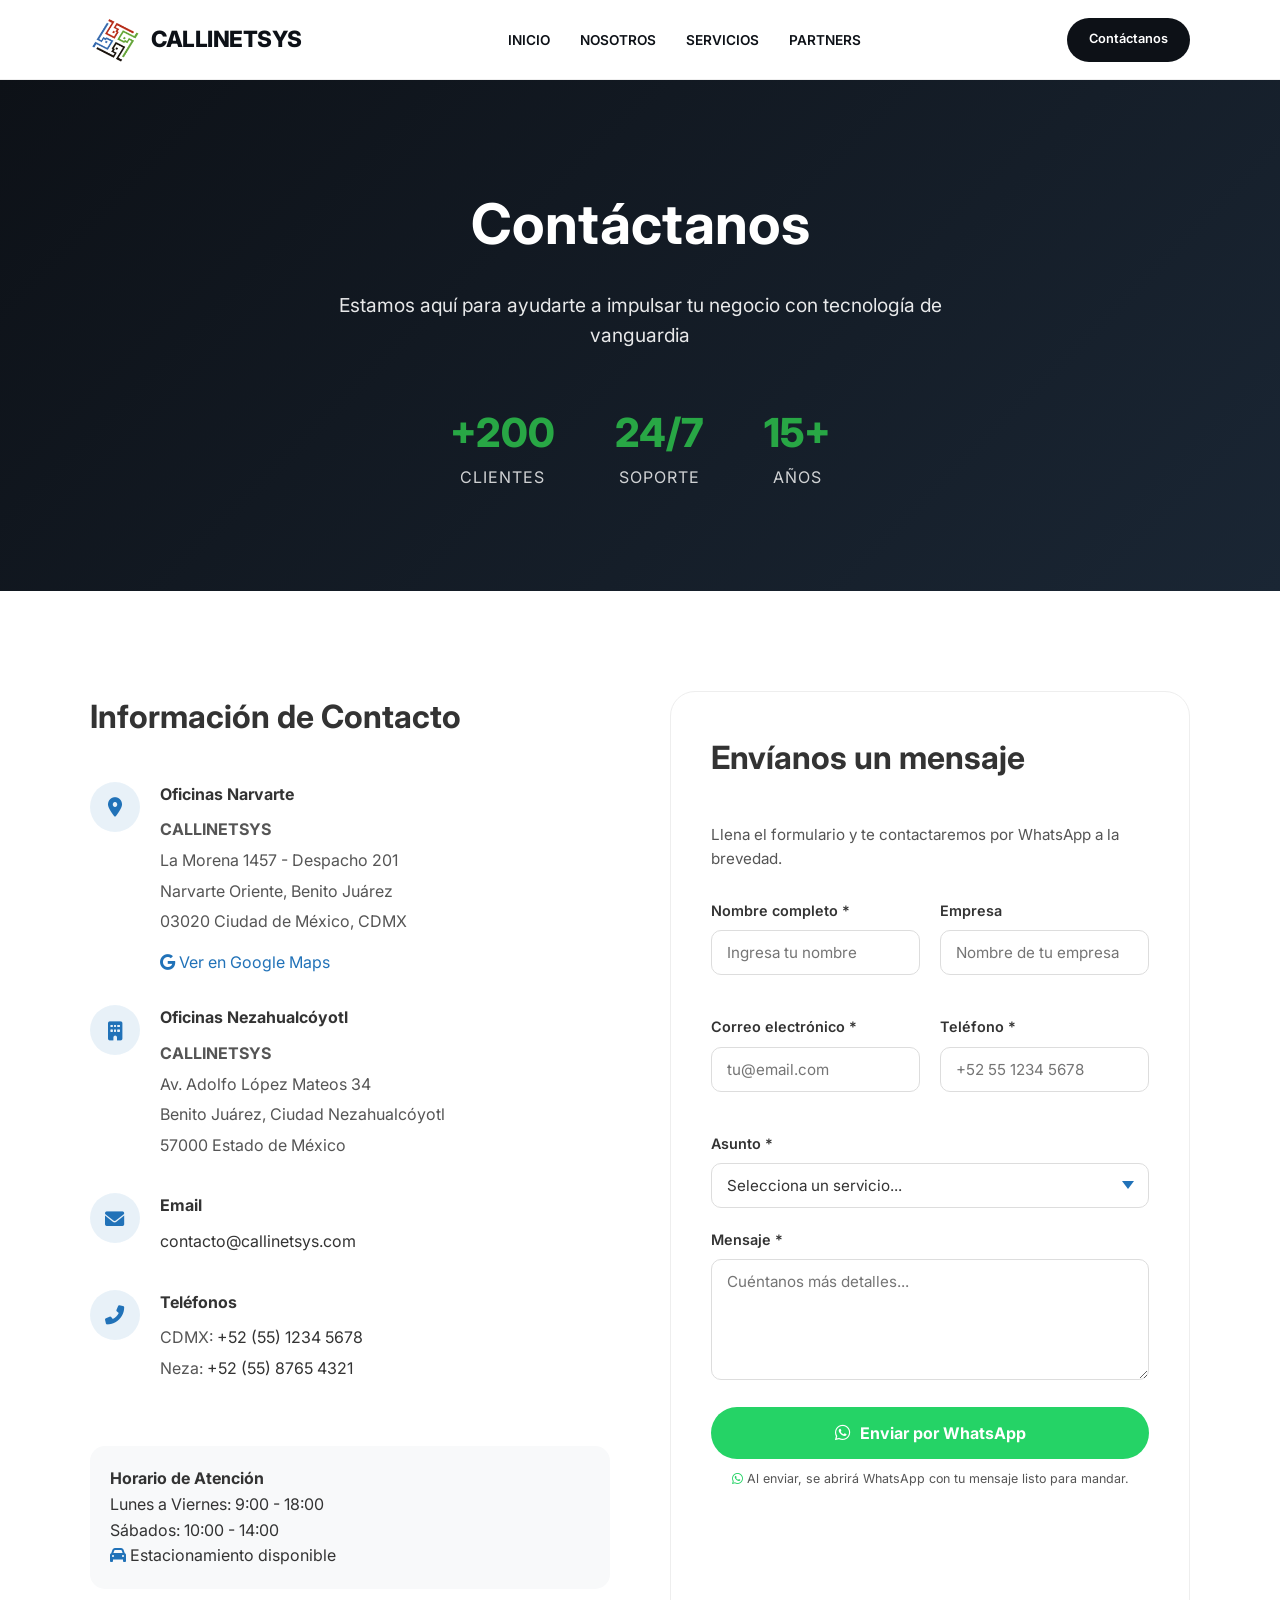
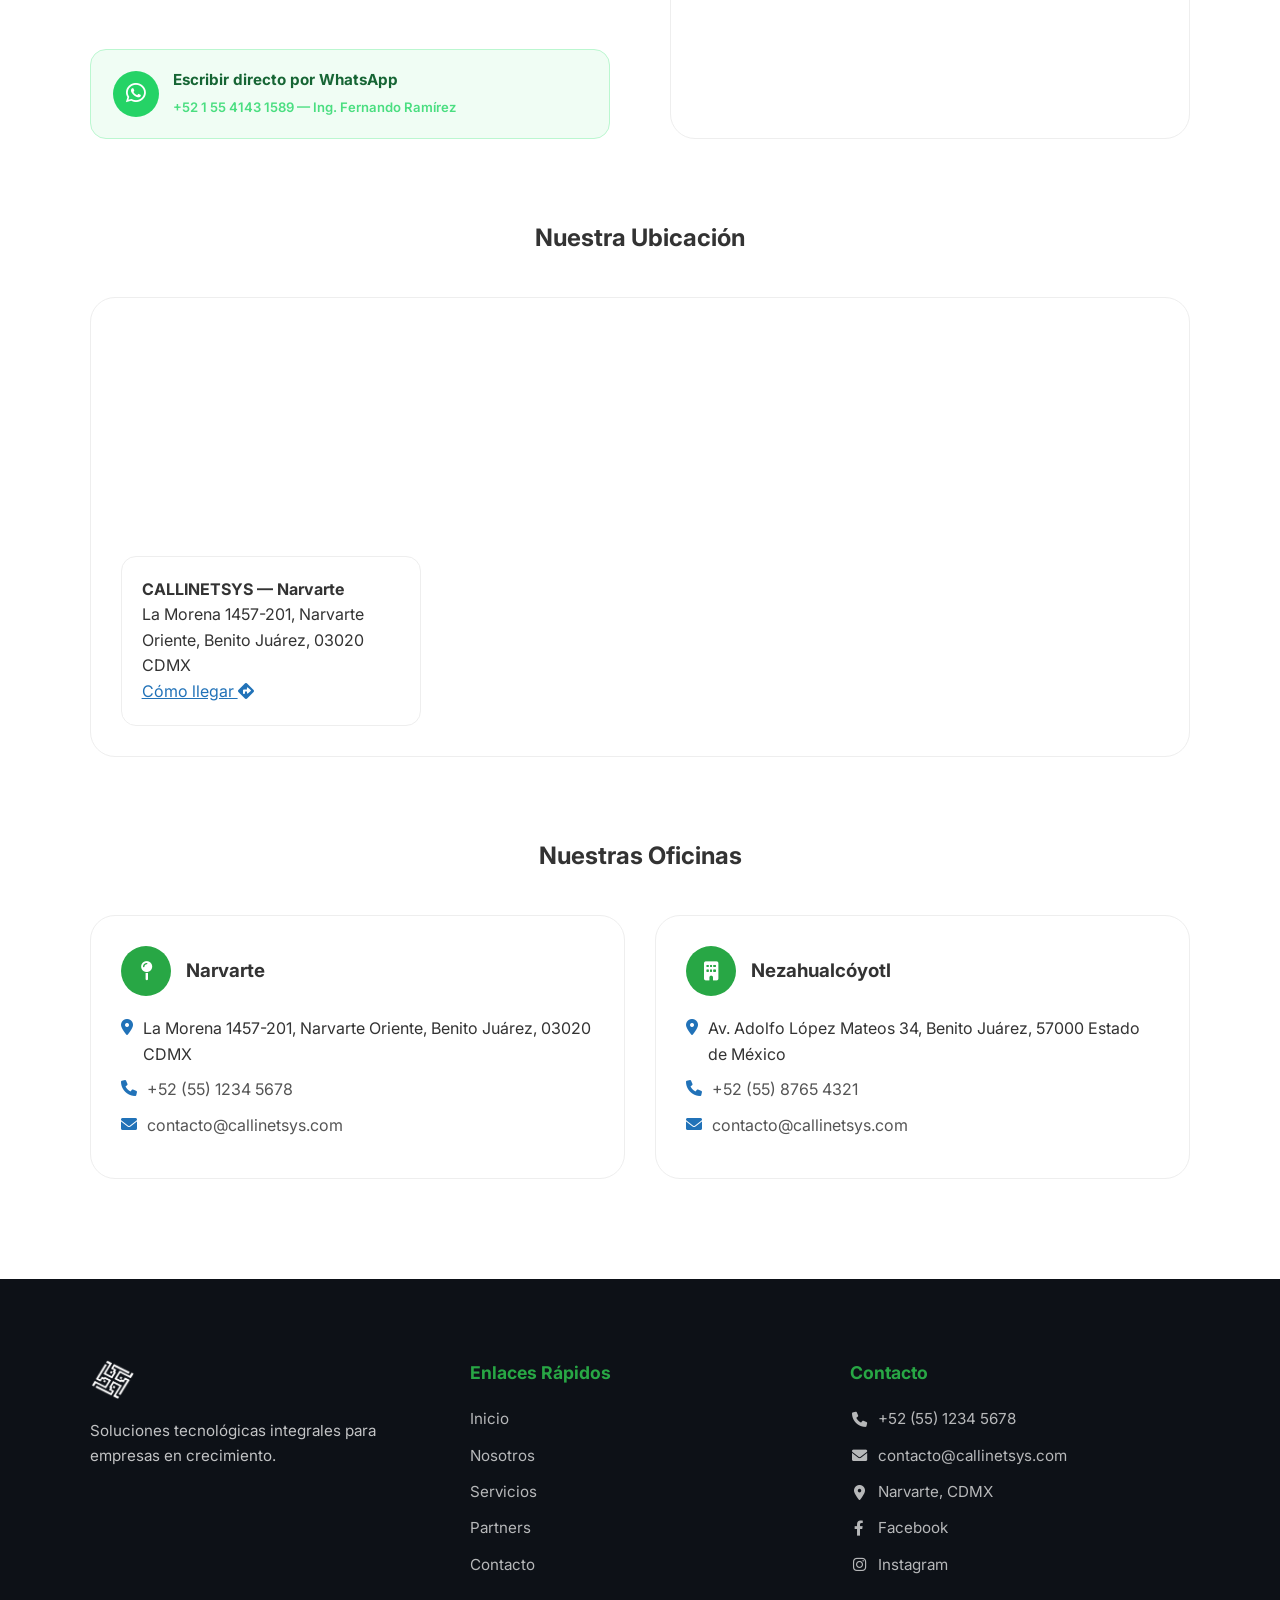
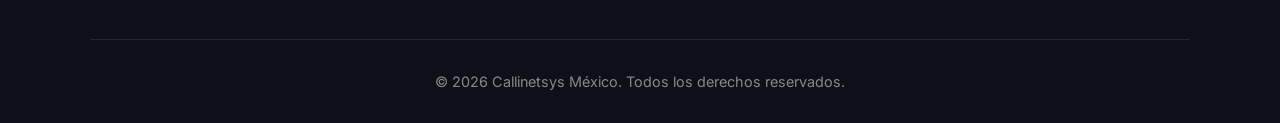
==== commit 375d173a: "cambio de cosas" ====
--- a/contacto.html
+++ b/contacto.html
@@ -1,817 +1,861 @@
-<!DOCTYPE html>
-<html lang="es">
-
-<head>
-    <meta charset="UTF-8">
-    <meta name="viewport" content="width=device-width, initial-scale=1.0">
-    <title>Contacto | Callinetsys México</title>
-    <link href="https://fonts.googleapis.com/css2?family=Inter:wght@300;400;600;800&display=swap" rel="stylesheet">
-    <link rel="stylesheet" href="https://cdnjs.cloudflare.com/ajax/libs/font-awesome/6.0.0/css/all.min.css">
-    <link rel="stylesheet" href="/style/style.css">
-    <style>
-        .contacto-hero {
-            padding: 100px 7%;
-            background: linear-gradient(135deg, var(--black) 0%, #1a2634 100%);
-            color: white;
-            text-align: center;
-        }
-
-        .contacto-hero h1 { font-size: 3.5rem; margin-bottom: 20px; }
-
-        .contacto-hero p {
-            font-size: 1.2rem;
-            max-width: 700px;
-            margin: 0 auto 50px;
-            opacity: 0.9;
-        }
-
-        .contacto-stats { display: flex; justify-content: center; gap: 60px; }
-        .contacto-stat-number { font-size: 2.5rem; font-weight: 800; color: var(--green); }
-        .contacto-stat-label  { text-transform: uppercase; letter-spacing: 1px; opacity: 0.8; }
-
-        .contacto-main { padding: 100px 7%; }
-
-        .contacto-grid {
-            display: grid;
-            grid-template-columns: 1fr 1fr;
-            gap: 60px;
-            margin-bottom: 80px;
-        }
-
-        .contacto-info h2,
-        .contacto-form-container h2 { font-size: 2rem; margin-bottom: 40px; }
-
-        .contacto-methods { display: flex; flex-direction: column; gap: 30px; }
-
-        .contacto-method { display: flex; gap: 20px; align-items: flex-start; }
-
-        .contacto-icon {
-            width: 50px; height: 50px;
-            background: rgba(33, 114, 184, 0.1);
-            border-radius: 50%;
-            display: flex; align-items: center; justify-content: center;
-            color: var(--blue);
-            font-size: 1.2rem;
-            flex-shrink: 0;
-        }
-
-        .contacto-details h4 { margin-bottom: 10px; }
-        .contacto-details p  { color: var(--text-muted); margin-bottom: 5px; }
-        .contacto-details a  { color: var(--text-main); text-decoration: none; }
-        .contacto-details a:hover { color: var(--blue); }
-
-        .business-hours {
-            margin-top: 30px;
-            padding: 20px;
-            background: var(--gray-bg);
-            border-radius: 15px;
-        }
-
-        /* ── WhatsApp CTA directo ── */
-        .whatsapp-direct {
-            margin-top: 30px;
-            display: flex;
-            align-items: center;
-            gap: 14px;
-            background: #f0fdf4;
-            border: 1px solid #bbf7d0;
-            border-radius: 16px;
-            padding: 18px 22px;
-            text-decoration: none;
-            transition: all 0.3s ease;
-        }
-
-        .whatsapp-direct:hover {
-            background: #dcfce7;
-            border-color: #25D366;
-            transform: translateY(-2px);
-            box-shadow: 0 8px 20px rgba(37, 211, 102, 0.15);
-        }
-
-        .whatsapp-direct-icon {
-            width: 46px; height: 46px;
-            background: #25D366;
-            border-radius: 50%;
-            display: flex; align-items: center; justify-content: center;
-            color: #fff;
-            font-size: 1.4rem;
-            flex-shrink: 0;
-        }
-
-        .whatsapp-direct-text strong {
-            display: block;
-            font-size: 0.95rem;
-            color: #166534;
-            margin-bottom: 2px;
-        }
-
-        .whatsapp-direct-text span {
-            font-size: 0.82rem;
-            color: #4ade80;
-            font-weight: 600;
-        }
-
-        /* ── Formulario ── */
-        .contacto-form-container {
-            background: white;
-            padding: 40px;
-            border-radius: 25px;
-            border: 1px solid #eee;
-        }
-
-        .form-intro { color: var(--text-muted); margin-bottom: 28px; font-size: 0.95rem; }
-
-        .form-row {
-            display: grid;
-            grid-template-columns: 1fr 1fr;
-            gap: 20px;
-            margin-bottom: 20px;
-        }
-
-        .form-group { margin-bottom: 20px; }
-
-        .form-group label {
-            display: block;
-            margin-bottom: 8px;
-            font-weight: 600;
-            font-size: 0.9rem;
-        }
-
-        .form-group input,
-        .form-group textarea,
-        .form-group select {
-            width: 100%;
-            padding: 12px 15px;
-            border: 1px solid #ddd;
-            border-radius: 10px;
-            font-family: inherit;
-            font-size: 0.95rem;
-            transition: 0.3s;
-            color: var(--text-main);
-            background: #fff;
-        }
-
-        .form-group input:focus,
-        .form-group textarea:focus,
-        .form-group select:focus {
-            outline: none;
-            border-color: var(--blue);
-            box-shadow: 0 0 0 3px rgba(33, 114, 184, 0.1);
-        }
-
-        /* ── Botón WhatsApp ── */
-        .submit-btn {
-            background: #25D366;
-            color: white;
-            border: none;
-            padding: 16px 30px;
-            border-radius: 50px;
-            font-weight: 700;
-            cursor: pointer;
-            display: inline-flex;
-            align-items: center;
-            gap: 10px;
-            transition: 0.3s;
-            width: 100%;
-            justify-content: center;
-            font-size: 1rem;
-            font-family: inherit;
-        }
-
-        .submit-btn:hover {
-            background: #1ebe5d;
-            transform: translateY(-2px);
-            box-shadow: 0 8px 22px rgba(37, 211, 102, 0.35);
-        }
-
-        .submit-btn i { font-size: 1.1rem; }
-
-        /* Select asunto */
-        .form-group select {
-            appearance: none;
-            -webkit-appearance: none;
-            background-image: url("data:image/svg+xml,%3Csvg xmlns='http://www.w3.org/2000/svg' width='12' height='8' viewBox='0 0 12 8'%3E%3Cpath fill='%232172b8' d='M6 8L0 0h12z'/%3E%3C/svg%3E");
-            background-repeat: no-repeat;
-            background-position: right 14px center;
-            padding-right: 36px;
-            cursor: pointer;
-        }
-
-        .form-group select option { color: var(--text-main); }
-        .form-group select optgroup { color: var(--text-muted); font-size: 0.82rem; font-style: normal; }
-
-        #asunto-custom-wrap {
-            animation: fadeInDown 0.25s ease;
-        }
-
-        @keyframes fadeInDown {
-            from { opacity: 0; transform: translateY(-6px); }
-            to   { opacity: 1; transform: translateY(0); }
-        }
-
-        .submit-note {
-            text-align: center;
-            font-size: 0.78rem;
-            color: var(--text-muted);
-            margin-top: 10px;
-        }
-
-        .submit-note i { color: #25D366; }
-
-        .form-message {
-            margin-top: 20px;
-            padding: 15px;
-            border-radius: 10px;
-            display: none;
-            font-size: 0.9rem;
-        }
-
-        .form-message.success {
-            background: rgba(40, 167, 69, 0.1);
-            color: var(--green);
-            border: 1px solid var(--green);
-            display: block;
-        }
-
-        .form-message.error {
-            background: rgba(220, 53, 69, 0.1);
-            color: var(--red);
-            border: 1px solid var(--red);
-            display: block;
-        }
-
-        /* ── Mapa ── */
-        .mapa-section { margin: 80px 0; }
-        .mapa-section h2 { text-align: center; margin-bottom: 40px; }
-
-        .mapa-container {
-            position: relative;
-            border-radius: 25px;
-            overflow: hidden;
-            border: 1px solid #eee;
-        }
-
-        .mapa-container iframe { width: 100%; height: 450px; border: 0; }
-
-        .mapa-overlay {
-            position: absolute;
-            bottom: 30px; left: 30px;
-            background: rgba(255,255,255,0.95);
-            padding: 20px;
-            border-radius: 15px;
-            max-width: 300px;
-            border: 1px solid #eee;
-        }
-
-        /* ── Oficinas ── */
-        .oficinas-section { margin-top: 80px; }
-        .oficinas-section h2 { text-align: center; margin-bottom: 40px; }
-
-        .oficinas-grid {
-            display: grid;
-            grid-template-columns: repeat(auto-fit, minmax(300px, 1fr));
-            gap: 30px;
-        }
-
-        .oficina-card {
-            background: white;
-            border-radius: 25px;
-            padding: 30px;
-            border: 1px solid #eee;
-            transition: 0.4s;
-        }
-
-        .oficina-card:hover {
-            transform: translateY(-12px);
-            border-color: var(--blue);
-            box-shadow: 0 20px 40px rgba(0,0,0,0.05);
-        }
-
-        .oficina-header {
-            display: flex;
-            align-items: center;
-            gap: 15px;
-            margin-bottom: 20px;
-        }
-
-        .oficina-icon {
-            width: 50px; height: 50px;
-            background: var(--green);
-            color: white;
-            border-radius: 50%;
-            display: flex; align-items: center; justify-content: center;
-            font-size: 1.2rem;
-            flex-shrink: 0;
-        }
-
-        .oficina-detail {
-            display: flex;
-            gap: 10px;
-            margin-bottom: 10px;
-            align-items: flex-start;
-        }
-
-        .oficina-detail i { color: var(--blue); margin-top: 3px; }
-
-        .oficina-detail a { text-decoration: none; color: var(--text-muted); }
-        .oficina-detail a:hover { color: var(--blue); }
-
-        /* ── Mini footer ── */
-        .mini-footer { background: var(--black); padding: 30px 7%; }
-
-        .footer-wrap {
-            display: flex;
-            align-items: center;
-            justify-content: center;
-            gap: 20px;
-            flex-wrap: wrap;
-        }
-
-        .f-logo-img { height: 32px; filter: brightness(0) invert(1); object-fit: contain; }
-        .f-copy { color: rgba(255,255,255,0.5); font-size: 0.9rem; }
-
-        /* ── Responsive ── */
-        @media (max-width: 768px) {
-            .contacto-grid    { grid-template-columns: 1fr; gap: 40px; }
-            .form-row         { grid-template-columns: 1fr; gap: 0; }
-            .contacto-main    { padding: 60px 5%; }
-            .contacto-hero    { padding: 80px 5%; }
-            .contacto-hero h1 { font-size: 2.2rem; }
-            .contacto-stats   { gap: 30px; }
-            .contacto-form-container { padding: 24px; }
-            .mapa-overlay     { display: none; }
-        }
-    </style>
-</head>
-
-<body>
-
-    <nav class="navbar">
-        <div class="logo-container">
-            <a href="/index.html">
-                <img src="src/logo.png" alt="Callinetsys Logo" class="nav-logo">
-                <span class="logo-text">CALLINETSYS</span>
-            </a>
-        </div>
-        <ul class="nav-links">
-            <li><a href="/index.html">INICIO</a></li>
-            <li><a href="nosotros.html">NOSOTROS</a></li>
-            <li><a href="servicios.html">SERVICIOS</a></li>
-            <li><a href="partners.html">PARTNERS</a></li>
-            <li class="mobile-only"><a href="contacto.html" class="btn-nav-mobile">Contáctanos</a></li>
-        </ul>
-        <div class="nav-actions">
-            <a href="contacto.html" class="btn-nav">Contáctanos</a>
-        </div>
-        <button class="hamburger" id="hamburger" aria-label="Menú de navegación">
-            <span></span><span></span><span></span>
-        </button>
-        <div class="nav-overlay" id="nav-overlay"></div>
-    </nav>
-
-    <section class="contacto-hero">
-        <div class="contacto-hero-content">
-            <h1>Contáctanos</h1>
-            <p>Estamos aquí para ayudarte a impulsar tu negocio con tecnología de vanguardia</p>
-            <div class="contacto-stats">
-                <div class="contacto-stat-item">
-                    <div class="contacto-stat-number">+200</div>
-                    <div class="contacto-stat-label">Clientes</div>
-                </div>
-                <div class="contacto-stat-item">
-                    <div class="contacto-stat-number">24/7</div>
-                    <div class="contacto-stat-label">Soporte</div>
-                </div>
-                <div class="contacto-stat-item">
-                    <div class="contacto-stat-number">15+</div>
-                    <div class="contacto-stat-label">Años</div>
-                </div>
-            </div>
-        </div>
-    </section>
-
-    <section class="contacto-main">
-        <div class="contacto-grid">
-
-            <!-- Info de contacto -->
-            <div class="contacto-info">
-                <h2>Información de Contacto</h2>
-
-                <div class="contacto-methods">
-                    <div class="contacto-method">
-                        <div class="contacto-icon"><i class="fas fa-map-marker-alt"></i></div>
-                        <div class="contacto-details">
-                            <h4>Oficinas Narvarte</h4>
-                            <p><strong>CALLINETSYS</strong></p>
-                            <p>La Morena 1457 - Despacho 201</p>
-                            <p>Narvarte Oriente, Benito Juárez</p>
-                            <p>03020 Ciudad de México, CDMX</p>
-                            <a href="https://maps.app.goo.gl/GurRgNm7VndYgKfi8" target="_blank" style="color:#2172b8; margin-top:10px; display:inline-block;">
-                                <i class="fab fa-google"></i> Ver en Google Maps
-                            </a>
-                        </div>
-                    </div>
-
-                    <div class="contacto-method">
-                        <div class="contacto-icon"><i class="fas fa-building"></i></div>
-                        <div class="contacto-details">
-                            <h4>Oficinas Nezahualcóyotl</h4>
-                            <p><strong>CALLINETSYS</strong></p>
-                            <p>Av. Adolfo López Mateos 34</p>
-                            <p>Benito Juárez, Ciudad Nezahualcóyotl</p>
-                            <p>57000 Estado de México</p>
-                        </div>
-                    </div>
-
-                    <div class="contacto-method">
-                        <div class="contacto-icon"><i class="fas fa-envelope"></i></div>
-                        <div class="contacto-details">
-                            <h4>Email</h4>
-                            <p><a href="mailto:contacto@callinetsys.com">contacto@callinetsys.com</a></p>
-                        </div>
-                    </div>
-
-                    <div class="contacto-method">
-                        <div class="contacto-icon"><i class="fas fa-phone-alt"></i></div>
-                        <div class="contacto-details">
-                            <h4>Teléfonos</h4>
-                            <p>CDMX: <a href="tel:+525512345678">+52 (55) 1234 5678</a></p>
-                            <p>Neza: <a href="tel:+525587654321">+52 (55) 8765 4321</a></p>
-                        </div>
-                    </div>
-
-                    <div class="business-hours">
-                        <h4>Horario de Atención</h4>
-                        <p>Lunes a Viernes: 9:00 - 18:00</p>
-                        <p>Sábados: 10:00 - 14:00</p>
-                        <p><i class="fas fa-car" style="color:#2172b8;"></i> Estacionamiento disponible</p>
-                    </div>
-
-                    <!-- WhatsApp directo -->
-                    <a href="https://wa.me/5215541431589" target="_blank" class="whatsapp-direct">
-                        <div class="whatsapp-direct-icon">
-                            <i class="fab fa-whatsapp"></i>
-                        </div>
-                        <div class="whatsapp-direct-text">
-                            <strong>Escribir directo por WhatsApp</strong>
-                            <span>+52 1 55 4143 1589 — Ing. Fernando Ramírez</span>
-                        </div>
-                    </a>
-                </div>
-            </div>
-
-            <!-- Formulario -->
-            <div class="contacto-form-container">
-                <h2>Envíanos un mensaje</h2>
-                <p class="form-intro">Llena el formulario y te contactaremos por WhatsApp a la brevedad.</p>
-
-                <form id="contactForm">
-                    <div class="form-row">
-                        <div class="form-group">
-                            <label for="nombre">Nombre completo *</label>
-                            <input type="text" id="nombre" name="nombre" placeholder="Ingresa tu nombre" required>
-                        </div>
-                        <div class="form-group">
-                            <label for="empresa">Empresa</label>
-                            <input type="text" id="empresa" name="empresa" placeholder="Nombre de tu empresa">
-                        </div>
-                    </div>
-
-                    <div class="form-row">
-                        <div class="form-group">
-                            <label for="email">Correo electrónico *</label>
-                            <input type="email" id="email" name="email" placeholder="tu@email.com" required>
-                        </div>
-                        <div class="form-group">
-                            <label for="telefono">Teléfono *</label>
-                            <input type="tel" id="telefono" name="telefono" placeholder="+52 55 1234 5678" required>
-                        </div>
-                    </div>
-
-                    <div class="form-group">
-                        <label for="asunto">Asunto *</label>
-                        <select id="asunto" name="asunto" required onchange="toggleAsuntoCustom(this)">
-                            <option value="" disabled selected>Selecciona un servicio...</option>
-                            <optgroup label="── Servicios Principales ──">
-                                <option value="Big Data y Analytics">Big Data y Analytics</option>
-                                <option value="Infraestructura en la Nube">Infraestructura en la Nube</option>
-                                <option value="Seguridad Informática">Seguridad Informática</option>
-                                <option value="Inteligencia Artificial">Inteligencia Artificial</option>
-                                <option value="Transformación Digital">Transformación Digital</option>
-                            </optgroup>
-                            <optgroup label="── Más Servicios ──">
-                                <option value="Virtualización">Virtualización</option>
-                                <option value="Bases de Datos">Bases de Datos</option>
-                                <option value="Redes y Conectividad">Redes y Conectividad</option>
-                                <option value="Desarrollo Móvil">Desarrollo Móvil</option>
-                                <option value="Soporte Técnico">Soporte Técnico</option>
-                                <option value="Consultoría TI">Consultoría TI</option>
-                            </optgroup>
-                            <optgroup label="── Colegios y Conectividad ──">
-                                <option value="Cableado Estructurado UTP y Fibra Óptica">Cableado Estructurado UTP y Fibra Óptica</option>
-                                <option value="Internet 7">Internet 7</option>
-                                <option value="Modernización sin reemplazar todo">Modernización sin reemplazar todo</option>
-                                <option value="Modernización con presupuesto controlado">Modernización con presupuesto controlado</option>
-                                <option value="Wi-Fi estable para continuidad académica">Wi-Fi estable para continuidad académica</option>
-                                <option value="Seguridad escolar inteligente">Seguridad escolar inteligente</option>
-                                <option value="Colegio Digital Accesible 360">Colegio Digital Accesible 360</option>
-                            </optgroup>
-                            <optgroup label="── Universidades ──">
-                                <option value="Infraestructura de Conectividad y WiFi universitaria">Infraestructura de Conectividad y WiFi universitaria</option>
-                                <option value="Servicio Administrado de Red universitaria">Servicio Administrado de Red universitaria</option>
-                            </optgroup>
-                            <optgroup label="── Apple ──">
-                                <option value="Distribución oficial Apple (Mac, iPad, iPhone)">Distribución oficial Apple (Mac, iPad, iPhone)</option>
-                                <option value="Apple Business Manager">Apple Business Manager</option>
-                            </optgroup>
-                            <option value="__otro__">✏️ Otro — escribir asunto propio</option>
-                        </select>
-                    </div>
-
-                    <!-- Campo libre si elige Otro -->
-                    <div class="form-group" id="asunto-custom-wrap" style="display:none; margin-top:-12px;">
-                        <label for="asunto-custom">Escribe tu asunto *</label>
-                        <input type="text" id="asunto-custom" placeholder="Describe brevemente tu consulta...">
-                    </div>
-
-                    <div class="form-group">
-                        <label for="mensaje">Mensaje *</label>
-                        <textarea id="mensaje" name="mensaje" rows="5" placeholder="Cuéntanos más detalles..." required></textarea>
-                    </div>
-
-                    <button type="submit" class="submit-btn">
-                        <i class="fab fa-whatsapp"></i>
-                        <span>Enviar por WhatsApp</span>
-                    </button>
-
-                    <p class="submit-note">
-                        <i class="fab fa-whatsapp"></i>
-                        Al enviar, se abrirá WhatsApp con tu mensaje listo para mandar.
-                    </p>
-
-                    <div class="form-message" id="formMessage"></div>
-                </form>
-            </div>
-
-        </div>
-
-        <!-- Mapa -->
-        <div class="mapa-section">
-            <h2>Nuestra Ubicación</h2>
-            <div class="mapa-container">
-                <iframe
-                    src="https://www.google.com/maps/embed?pb=!1m18!1m12!1m3!1d3762.865484126335!2d-99.15046492409738!3d19.405098641038158!2m3!1f0!2f0!3f0!3m2!1i1024!2i768!4f13.1!3m3!1m2!1s0x85d1ff9a1e8b3c4d%3A0x8b3c4d8e9f2a1b0c!2sLa%20Morena%201457%2C%20Narvarte%20Oriente%2C%20Benito%20Ju%C3%A1rez%2C%2003020%20Ciudad%20de%20M%C3%A9xico%2C%20CDMX!5e0!3m2!1ses!2smx!4v1700000000000!5m2!1ses!2smx"
-                    allowfullscreen="" loading="lazy"
-                    title="Ubicación de Callinetsys en Narvarte">
-                </iframe>
-                <div class="mapa-overlay">
-                    <h4>CALLINETSYS — Narvarte</h4>
-                    <p>La Morena 1457-201, Narvarte Oriente, Benito Juárez, 03020 CDMX</p>
-                    <a href="https://maps.app.goo.gl/GurRgNm7VndYgKfi8" target="_blank" style="color:#2172b8;">
-                        Cómo llegar <i class="fas fa-directions"></i>
-                    </a>
-                </div>
-            </div>
-        </div>
-
-        <!-- Oficinas -->
-        <div class="oficinas-section">
-            <h2>Nuestras Oficinas</h2>
-            <div class="oficinas-grid">
-                <div class="oficina-card">
-                    <div class="oficina-header">
-                        <div class="oficina-icon"><i class="fas fa-map-pin"></i></div>
-                        <h3>Narvarte</h3>
-                    </div>
-                    <div class="oficina-details">
-                        <div class="oficina-detail">
-                            <i class="fas fa-map-marker-alt"></i>
-                            <p>La Morena 1457-201, Narvarte Oriente, Benito Juárez, 03020 CDMX</p>
-                        </div>
-                        <div class="oficina-detail">
-                            <i class="fas fa-phone"></i>
-                            <p><a href="tel:+525512345678">+52 (55) 1234 5678</a></p>
-                        </div>
-                        <div class="oficina-detail">
-                            <i class="fas fa-envelope"></i>
-                            <p><a href="mailto:contacto@callinetsys.com">contacto@callinetsys.com</a></p>
-                        </div>
-                    </div>
-                </div>
-
-                <div class="oficina-card">
-                    <div class="oficina-header">
-                        <div class="oficina-icon"><i class="fas fa-building"></i></div>
-                        <h3>Nezahualcóyotl</h3>
-                    </div>
-                    <div class="oficina-details">
-                        <div class="oficina-detail">
-                            <i class="fas fa-map-marker-alt"></i>
-                            <p>Av. Adolfo López Mateos 34, Benito Juárez, 57000 Estado de México</p>
-                        </div>
-                        <div class="oficina-detail">
-                            <i class="fas fa-phone"></i>
-                            <p><a href="tel:+525587654321">+52 (55) 8765 4321</a></p>
-                        </div>
-                        <div class="oficina-detail">
-                            <i class="fas fa-envelope"></i>
-                            <p><a href="mailto:contacto@callinetsys.com">contacto@callinetsys.com</a></p>
-                        </div>
-                    </div>
-                </div>
-            </div>
-        </div>
-    </section>
-
-    <div class="custom-chat-trigger visible" id="chat-trigger">
-        <div class="chat-icon-wrapper">
-            <i class="fas fa-comment-dots"></i>
-            <span class="chat-pulse"></span>
-        </div>
-    </div>
-
-    <footer class="mini-footer">
-        <div class="footer-wrap">
-            <img src="src/logo.png" alt="Logo" class="f-logo-img">
-            <p class="f-copy">© 2026 Callinetsys México.</p>
-        </div>
-    </footer>
-
-    <script src="script.js"></script>
-    <script src="chatbot.js"></script>
-
-    <script>
-        var WA_NUMBER = '5215541431589';
-
-        document.addEventListener('DOMContentLoaded', function () {
-
-            var form = document.getElementById('contactForm');
-
-            form.addEventListener('submit', function (e) {
-                e.preventDefault();
-
-                var nombre   = document.getElementById('nombre').value.trim();
-                var empresa  = document.getElementById('empresa').value.trim();
-                var email    = document.getElementById('email').value.trim();
-                var telefono = document.getElementById('telefono').value.trim();
-                /* Asunto: select o campo libre si eligió "Otro" */
-                var asuntoSelect = document.getElementById('asunto').value;
-                var asunto = asuntoSelect === '__otro__'
-                    ? document.getElementById('asunto-custom').value.trim()
-                    : asuntoSelect.trim();
-                var mensaje  = document.getElementById('mensaje').value.trim();
-
-                /* Validaciones */
-                if (!nombre) {
-                    showMsg('Por favor ingresa tu nombre completo.', 'error'); return;
-                }
-                if (!validarEmail(email)) {
-                    showMsg('Por favor ingresa un correo electrónico válido.', 'error'); return;
-                }
-                if (!validarTelefono(telefono)) {
-                    showMsg('Por favor ingresa un número de teléfono válido (mínimo 10 dígitos).', 'error'); return;
-                }
-                if (!asunto || asunto === '__otro__') {
-                    showMsg('Por favor selecciona un servicio o escribe tu asunto.', 'error'); return;
-                }
-                if (!mensaje) {
-                    showMsg('Por favor escribe tu mensaje.', 'error'); return;
-                }
-
-                /* ── 1. Enviar correo vía PHP ── */
-                var formData = new FormData();
-                formData.append('nombre',   nombre);
-                formData.append('empresa',  empresa);
-                formData.append('email',    email);
-                formData.append('telefono', telefono);
-                formData.append('asunto',   asunto);
-                formData.append('mensaje',  mensaje);
-
-                var btn = form.querySelector('.submit-btn');
-                btn.disabled = true;
-                btn.innerHTML = '<i class="fas fa-spinner fa-spin"></i> Enviando...';
-
-                fetch('enviar.php', { method: 'POST', body: formData })
-                    .then(function(res) { return res.json(); })
-                    .then(function(data) {
-                        if (data.ok) {
-                            showMsg('✅ Correo enviado correctamente. Ahora se abrirá WhatsApp con tu mensaje.', 'success');
-                        } else {
-                            showMsg('⚠️ No se pudo enviar el correo, pero abriremos WhatsApp de todas formas.', 'error');
-                        }
-                    })
-                    .catch(function() {
-                        showMsg('⚠️ No se pudo conectar con el servidor, pero abriremos WhatsApp de todas formas.', 'error');
-                    })
-                    .finally(function() {
-                        btn.disabled = false;
-                        btn.innerHTML = '<i class="fab fa-whatsapp"></i> <span>Enviar por WhatsApp</span>';
-                    });
-
-                /* ── 2. Abrir WhatsApp (simultáneo) ── */
-                var texto =
-                    ' *Nuevo contacto desde callinetsys.com*\n\n' +
-                    ' *Nombre:* ' + nombre + '\n' +
-                    (empresa ? '🏢 *Empresa:* ' + empresa + '\n' : '') +
-                    ' *Email:* ' + email + '\n' +
-                    ' *Teléfono:* ' + telefono + '\n' +
-                    ' *Asunto:* ' + asunto + '\n\n' +
-                    ' *Mensaje:*\n' + mensaje;
-
-                var url = 'https://wa.me/' + WA_NUMBER + '?text=' + encodeURIComponent(texto);
-                window.open(url, '_blank');
-
-                /* ── 3. Limpiar formulario ── */
-                form.reset();
-                var customWrap = document.getElementById('asunto-custom-wrap');
-                if (customWrap) customWrap.style.display = 'none';
-
-                setTimeout(function () {
-                    var msgDiv = document.getElementById('formMessage');
-                    msgDiv.style.display = 'none';
-                    msgDiv.className = 'form-message';
-                }, 7000);
-            });
-
-            function validarEmail(email) {
-                return /^[^\s@]+@[^\s@]+\.[^\s@]+$/.test(email);
-            }
-
-            function validarTelefono(tel) {
-                return tel.replace(/\D/g, '').length >= 10;
-            }
-
-            function showMsg(texto, tipo) {
-                var msgDiv = document.getElementById('formMessage');
-                msgDiv.textContent = texto;
-                msgDiv.className = 'form-message ' + tipo;
-                msgDiv.style.display = 'block';
-                msgDiv.scrollIntoView({ behavior: 'smooth', block: 'nearest' });
-            }
-
-            /* Animaciones de entrada */
-            var animados = document.querySelectorAll('.contacto-method, .oficina-card, .contacto-form-container, .contacto-info');
-            var observer = new IntersectionObserver(function (entries) {
-                entries.forEach(function (entry) {
-                    if (entry.isIntersecting) {
-                        entry.target.style.opacity = '1';
-                        entry.target.style.transform = 'translateY(0)';
-                    }
-                });
-            }, { threshold: 0.1 });
-
-            animados.forEach(function (el) {
-                el.style.opacity = '0';
-                el.style.transform = 'translateY(20px)';
-                el.style.transition = 'opacity 0.6s ease, transform 0.6s ease';
-                observer.observe(el);
-            });
-
-            /* Mostrar/ocultar campo asunto libre */
-            window.toggleAsuntoCustom = function(sel) {
-                var wrap = document.getElementById('asunto-custom-wrap');
-                var custom = document.getElementById('asunto-custom');
-                if (sel.value === '__otro__') {
-                    wrap.style.display = 'block';
-                    custom.required = true;
-                    custom.focus();
-                } else {
-                    wrap.style.display = 'none';
-                    custom.required = false;
-                    custom.value = '';
-                }
-            };
-
-            /* Smart navbar */
-            var navbar = document.getElementById('navbar') || document.querySelector('.navbar');
-            if (navbar) {
-                var lastY = window.scrollY;
-                window.addEventListener('scroll', function () {
-                    var y = window.scrollY;
-                    if (y <= 10) navbar.classList.remove('navbar-hidden');
-                    else if (y > lastY) navbar.classList.add('navbar-hidden');
-                    else navbar.classList.remove('navbar-hidden');
-                    lastY = y;
-                }, { passive: true });
-            }
-
-            /* Hamburger */
-            var hamburger = document.getElementById('hamburger');
-            var navLinks  = document.getElementById('nav-links');
-            var overlay   = document.getElementById('nav-overlay');
-            if (hamburger) {
-                function toggleMenu(open) {
-                    hamburger.classList.toggle('active', open);
-                    navLinks.classList.toggle('active', open);
-                    overlay.classList.toggle('active', open);
-                    document.body.style.overflow = open ? 'hidden' : '';
-                }
-                hamburger.addEventListener('click', function () { toggleMenu(!navLinks.classList.contains('active')); });
-                overlay.addEventListener('click', function () { toggleMenu(false); });
-                navLinks.querySelectorAll('a').forEach(function (a) { a.addEventListener('click', function () { toggleMenu(false); }); });
-            }
-        });
-    </script>
-
-</body>
+<!DOCTYPE html>
+<html lang="es">
+
+<head>
+    <meta charset="UTF-8">
+    <meta name="viewport" content="width=device-width, initial-scale=1.0">
+    <title>Contacto | Callinetsys México</title>
+    <link href="https://fonts.googleapis.com/css2?family=Inter:wght@300;400;600;800&display=swap" rel="stylesheet">
+    <link rel="stylesheet" href="https://cdnjs.cloudflare.com/ajax/libs/font-awesome/6.0.0/css/all.min.css">
+    <link rel="stylesheet" href="style.css">
+    <style>
+        .contacto-hero {
+            padding: 100px 7%;
+            background: linear-gradient(135deg, var(--black) 0%, #1a2634 100%);
+            color: white;
+            text-align: center;
+        }
+
+        .contacto-hero h1 { font-size: 3.5rem; margin-bottom: 20px; }
+
+        .contacto-hero p {
+            font-size: 1.2rem;
+            max-width: 700px;
+            margin: 0 auto 50px;
+            opacity: 0.9;
+        }
+
+        .contacto-stats { display: flex; justify-content: center; gap: 60px; }
+        .contacto-stat-number { font-size: 2.5rem; font-weight: 800; color: var(--green); }
+        .contacto-stat-label  { text-transform: uppercase; letter-spacing: 1px; opacity: 0.8; }
+
+        .contacto-main { padding: 100px 7%; }
+
+        .contacto-grid {
+            display: grid;
+            grid-template-columns: 1fr 1fr;
+            gap: 60px;
+            margin-bottom: 80px;
+        }
+
+        .contacto-info h2,
+        .contacto-form-container h2 { font-size: 2rem; margin-bottom: 40px; }
+
+        .contacto-methods { display: flex; flex-direction: column; gap: 30px; }
+
+        .contacto-method { display: flex; gap: 20px; align-items: flex-start; }
+
+        .contacto-icon {
+            width: 50px; height: 50px;
+            background: rgba(33, 114, 184, 0.1);
+            border-radius: 50%;
+            display: flex; align-items: center; justify-content: center;
+            color: var(--blue);
+            font-size: 1.2rem;
+            flex-shrink: 0;
+        }
+
+        .contacto-details h4 { margin-bottom: 10px; }
+        .contacto-details p  { color: var(--text-muted); margin-bottom: 5px; }
+        .contacto-details a  { color: var(--text-main); text-decoration: none; }
+        .contacto-details a:hover { color: var(--blue); }
+
+        .business-hours {
+            margin-top: 30px;
+            padding: 20px;
+            background: var(--gray-bg);
+            border-radius: 15px;
+        }
+
+        /* ── WhatsApp CTA directo ── */
+        .whatsapp-direct {
+            margin-top: 30px;
+            display: flex;
+            align-items: center;
+            gap: 14px;
+            background: #f0fdf4;
+            border: 1px solid #bbf7d0;
+            border-radius: 16px;
+            padding: 18px 22px;
+            text-decoration: none;
+            transition: all 0.3s ease;
+        }
+
+        .whatsapp-direct:hover {
+            background: #dcfce7;
+            border-color: #25D366;
+            transform: translateY(-2px);
+            box-shadow: 0 8px 20px rgba(37, 211, 102, 0.15);
+        }
+
+        .whatsapp-direct-icon {
+            width: 46px; height: 46px;
+            background: #25D366;
+            border-radius: 50%;
+            display: flex; align-items: center; justify-content: center;
+            color: #fff;
+            font-size: 1.4rem;
+            flex-shrink: 0;
+        }
+
+        .whatsapp-direct-text strong {
+            display: block;
+            font-size: 0.95rem;
+            color: #166534;
+            margin-bottom: 2px;
+        }
+
+        .whatsapp-direct-text span {
+            font-size: 0.82rem;
+            color: #4ade80;
+            font-weight: 600;
+        }
+
+        /* ── Formulario ── */
+        .contacto-form-container {
+            background: white;
+            padding: 40px;
+            border-radius: 25px;
+            border: 1px solid #eee;
+        }
+
+        .form-intro { color: var(--text-muted); margin-bottom: 28px; font-size: 0.95rem; }
+
+        .form-row {
+            display: grid;
+            grid-template-columns: 1fr 1fr;
+            gap: 20px;
+            margin-bottom: 20px;
+        }
+
+        .form-group { margin-bottom: 20px; }
+
+        .form-group label {
+            display: block;
+            margin-bottom: 8px;
+            font-weight: 600;
+            font-size: 0.9rem;
+        }
+
+        .form-group input,
+        .form-group textarea,
+        .form-group select {
+            width: 100%;
+            padding: 12px 15px;
+            border: 1px solid #ddd;
+            border-radius: 10px;
+            font-family: inherit;
+            font-size: 0.95rem;
+            transition: 0.3s;
+            color: var(--text-main);
+            background: #fff;
+        }
+
+        .form-group input:focus,
+        .form-group textarea:focus,
+        .form-group select:focus {
+            outline: none;
+            border-color: var(--blue);
+            box-shadow: 0 0 0 3px rgba(33, 114, 184, 0.1);
+        }
+
+        /* ── Botón WhatsApp ── */
+        .submit-btn {
+            background: #25D366;
+            color: white;
+            border: none;
+            padding: 16px 30px;
+            border-radius: 50px;
+            font-weight: 700;
+            cursor: pointer;
+            display: inline-flex;
+            align-items: center;
+            gap: 10px;
+            transition: 0.3s;
+            width: 100%;
+            justify-content: center;
+            font-size: 1rem;
+            font-family: inherit;
+        }
+
+        .submit-btn:hover {
+            background: #1ebe5d;
+            transform: translateY(-2px);
+            box-shadow: 0 8px 22px rgba(37, 211, 102, 0.35);
+        }
+
+        .submit-btn i { font-size: 1.1rem; }
+
+        /* Select asunto */
+        .form-group select {
+            appearance: none;
+            -webkit-appearance: none;
+            background-image: url("data:image/svg+xml,%3Csvg xmlns='http://www.w3.org/2000/svg' width='12' height='8' viewBox='0 0 12 8'%3E%3Cpath fill='%232172b8' d='M6 8L0 0h12z'/%3E%3C/svg%3E");
+            background-repeat: no-repeat;
+            background-position: right 14px center;
+            padding-right: 36px;
+            cursor: pointer;
+        }
+
+        .form-group select option { color: var(--text-main); }
+        .form-group select optgroup { color: var(--text-muted); font-size: 0.82rem; font-style: normal; }
+
+        #asunto-custom-wrap {
+            animation: fadeInDown 0.25s ease;
+        }
+
+        @keyframes fadeInDown {
+            from { opacity: 0; transform: translateY(-6px); }
+            to   { opacity: 1; transform: translateY(0); }
+        }
+
+        .submit-note {
+            text-align: center;
+            font-size: 0.78rem;
+            color: var(--text-muted);
+            margin-top: 10px;
+        }
+
+        .submit-note i { color: #25D366; }
+
+        .form-message {
+            margin-top: 20px;
+            padding: 15px;
+            border-radius: 10px;
+            display: none;
+            font-size: 0.9rem;
+        }
+
+        .form-message.success {
+            background: rgba(40, 167, 69, 0.1);
+            color: var(--green);
+            border: 1px solid var(--green);
+            display: block;
+        }
+
+        .form-message.error {
+            background: rgba(220, 53, 69, 0.1);
+            color: var(--red);
+            border: 1px solid var(--red);
+            display: block;
+        }
+
+        /* ── Mapa ── */
+        .mapa-section { margin: 80px 0; }
+        .mapa-section h2 { text-align: center; margin-bottom: 40px; }
+
+        .mapa-container {
+            position: relative;
+            border-radius: 25px;
+            overflow: hidden;
+            border: 1px solid #eee;
+        }
+
+        .mapa-container iframe { width: 100%; height: 450px; border: 0; }
+
+        .mapa-overlay {
+            position: absolute;
+            bottom: 30px; left: 30px;
+            background: rgba(255,255,255,0.95);
+            padding: 20px;
+            border-radius: 15px;
+            max-width: 300px;
+            border: 1px solid #eee;
+        }
+
+        /* ── Oficinas ── */
+        .oficinas-section { margin-top: 80px; }
+        .oficinas-section h2 { text-align: center; margin-bottom: 40px; }
+
+        .oficinas-grid {
+            display: grid;
+            grid-template-columns: repeat(auto-fit, minmax(300px, 1fr));
+            gap: 30px;
+        }
+
+        .oficina-card {
+            background: white;
+            border-radius: 25px;
+            padding: 30px;
+            border: 1px solid #eee;
+            transition: 0.4s;
+        }
+
+        .oficina-card:hover {
+            transform: translateY(-12px);
+            border-color: var(--blue);
+            box-shadow: 0 20px 40px rgba(0,0,0,0.05);
+        }
+
+        .oficina-header {
+            display: flex;
+            align-items: center;
+            gap: 15px;
+            margin-bottom: 20px;
+        }
+
+        .oficina-icon {
+            width: 50px; height: 50px;
+            background: var(--green);
+            color: white;
+            border-radius: 50%;
+            display: flex; align-items: center; justify-content: center;
+            font-size: 1.2rem;
+            flex-shrink: 0;
+        }
+
+        .oficina-detail {
+            display: flex;
+            gap: 10px;
+            margin-bottom: 10px;
+            align-items: flex-start;
+        }
+
+        .oficina-detail i { color: var(--blue); margin-top: 3px; }
+
+        .oficina-detail a { text-decoration: none; color: var(--text-muted); }
+        .oficina-detail a:hover { color: var(--blue); }
+
+        /* ── Mini footer ── */
+        .mini-footer { background: var(--black); padding: 30px 7%; }
+
+        .footer-wrap {
+            display: flex;
+            align-items: center;
+            justify-content: center;
+            gap: 20px;
+            flex-wrap: wrap;
+        }
+
+        .f-logo-img { height: 32px; filter: brightness(0) invert(1); object-fit: contain; }
+        .f-copy { color: rgba(255,255,255,0.5); font-size: 0.9rem; }
+
+        /* ── Responsive ── */
+        @media (max-width: 768px) {
+            .contacto-grid    { grid-template-columns: 1fr; gap: 40px; }
+            .form-row         { grid-template-columns: 1fr; gap: 0; }
+            .contacto-main    { padding: 60px 5%; }
+            .contacto-hero    { padding: 80px 5%; }
+            .contacto-hero h1 { font-size: 2.2rem; }
+            .contacto-stats   { gap: 30px; }
+            .contacto-form-container { padding: 24px; }
+            .mapa-overlay     { display: none; }
+        }
+    </style>
+</head>
+
+<body>
+
+    <nav class="navbar">
+        <div class="logo-container">
+            <a href="index.html">
+                <img src="src/logo.png" alt="Callinetsys Logo" class="nav-logo">
+                <span class="logo-text">CALLINETSYS</span>
+            </a>
+        </div>
+        <ul class="nav-links">
+            <li><a href="index.html">INICIO</a></li>
+            <li><a href="nosotros.html">NOSOTROS</a></li>
+            <li><a href="servicios.html">SERVICIOS</a></li>
+            <li><a href="partners.html">PARTNERS</a></li>
+            <li class="mobile-only"><a href="contacto.html" class="btn-nav-mobile">Contáctanos</a></li>
+        </ul>
+        <div class="nav-actions">
+            <a href="contacto.html" class="btn-nav">Contáctanos</a>
+        </div>
+        <button class="hamburger" id="hamburger" aria-label="Menú de navegación">
+            <span></span><span></span><span></span>
+        </button>
+        <div class="nav-overlay" id="nav-overlay"></div>
+    </nav>
+
+    <section class="contacto-hero">
+        <div class="contacto-hero-content">
+            <h1>Contáctanos</h1>
+            <p>Estamos aquí para ayudarte a impulsar tu negocio con tecnología de vanguardia</p>
+            <div class="contacto-stats">
+                <div class="contacto-stat-item">
+                    <div class="contacto-stat-number">+200</div>
+                    <div class="contacto-stat-label">Clientes</div>
+                </div>
+                <div class="contacto-stat-item">
+                    <div class="contacto-stat-number">24/7</div>
+                    <div class="contacto-stat-label">Soporte</div>
+                </div>
+                <div class="contacto-stat-item">
+                    <div class="contacto-stat-number">15+</div>
+                    <div class="contacto-stat-label">Años</div>
+                </div>
+            </div>
+        </div>
+    </section>
+
+    <section class="contacto-main">
+        <div class="contacto-grid">
+
+            <!-- Info de contacto -->
+            <div class="contacto-info">
+                <h2>Información de Contacto</h2>
+
+                <div class="contacto-methods">
+                    <div class="contacto-method">
+                        <div class="contacto-icon"><i class="fas fa-map-marker-alt"></i></div>
+                        <div class="contacto-details">
+                            <h4>Oficinas Narvarte</h4>
+                            <p><strong>CALLINETSYS</strong></p>
+                            <p>La Morena 1457 - Despacho 201</p>
+                            <p>Narvarte Oriente, Benito Juárez</p>
+                            <p>03020 Ciudad de México, CDMX</p>
+                            <a href="https://maps.app.goo.gl/GurRgNm7VndYgKfi8" target="_blank" style="color:#2172b8; margin-top:10px; display:inline-block;">
+                                <i class="fab fa-google"></i> Ver en Google Maps
+                            </a>
+                        </div>
+                    </div>
+
+                    <div class="contacto-method">
+                        <div class="contacto-icon"><i class="fas fa-building"></i></div>
+                        <div class="contacto-details">
+                            <h4>Oficinas Nezahualcóyotl</h4>
+                            <p><strong>CALLINETSYS</strong></p>
+                            <p>Av. Adolfo López Mateos 34</p>
+                            <p>Benito Juárez, Ciudad Nezahualcóyotl</p>
+                            <p>57000 Estado de México</p>
+                        </div>
+                    </div>
+
+                    <div class="contacto-method">
+                        <div class="contacto-icon"><i class="fas fa-envelope"></i></div>
+                        <div class="contacto-details">
+                            <h4>Email</h4>
+                            <p><a href="mailto:contacto@callinetsys.com">contacto@callinetsys.com</a></p>
+                        </div>
+                    </div>
+
+                    <div class="contacto-method">
+                        <div class="contacto-icon"><i class="fas fa-phone-alt"></i></div>
+                        <div class="contacto-details">
+                            <h4>Teléfonos</h4>
+                            <p>CDMX: <a href="tel:+525512345678">+52 (55) 1234 5678</a></p>
+                            <p>Neza: <a href="tel:+525587654321">+52 (55) 8765 4321</a></p>
+                        </div>
+                    </div>
+
+                    <div class="business-hours">
+                        <h4>Horario de Atención</h4>
+                        <p>Lunes a Viernes: 9:00 - 18:00</p>
+                        <p>Sábados: 10:00 - 14:00</p>
+                        <p><i class="fas fa-car" style="color:#2172b8;"></i> Estacionamiento disponible</p>
+                    </div>
+
+                    <!-- WhatsApp directo -->
+                    <a href="https://wa.me/5215541431589" target="_blank" class="whatsapp-direct">
+                        <div class="whatsapp-direct-icon">
+                            <i class="fab fa-whatsapp"></i>
+                        </div>
+                        <div class="whatsapp-direct-text">
+                            <strong>Escribir directo por WhatsApp</strong>
+                            <span>+52 1 55 4143 1589 — Ing. Fernando Ramírez</span>
+                        </div>
+                    </a>
+                </div>
+            </div>
+
+            <!-- Formulario -->
+            <div class="contacto-form-container">
+                <h2>Envíanos un mensaje</h2>
+                <p class="form-intro">Llena el formulario y te contactaremos por WhatsApp a la brevedad.</p>
+
+                <form id="contactForm">
+                    <div class="form-row">
+                        <div class="form-group">
+                            <label for="nombre">Nombre completo *</label>
+                            <input type="text" id="nombre" name="nombre" placeholder="Ingresa tu nombre" required>
+                        </div>
+                        <div class="form-group">
+                            <label for="empresa">Empresa</label>
+                            <input type="text" id="empresa" name="empresa" placeholder="Nombre de tu empresa">
+                        </div>
+                    </div>
+
+                    <div class="form-row">
+                        <div class="form-group">
+                            <label for="email">Correo electrónico *</label>
+                            <input type="email" id="email" name="email" placeholder="tu@email.com" required>
+                        </div>
+                        <div class="form-group">
+                            <label for="telefono">Teléfono *</label>
+                            <input type="tel" id="telefono" name="telefono" placeholder="+52 55 1234 5678" required>
+                        </div>
+                    </div>
+
+                    <div class="form-group">
+                        <label for="asunto">Asunto *</label>
+                        <select id="asunto" name="asunto" required onchange="toggleAsuntoCustom(this)">
+                            <option value="" disabled selected>Selecciona un servicio...</option>
+                            <optgroup label="── Servicios Principales ──">
+                                <option value="Big Data y Analytics">Big Data y Analytics</option>
+                                <option value="Infraestructura en la Nube">Infraestructura en la Nube</option>
+                                <option value="Seguridad Informática">Seguridad Informática</option>
+                                <option value="Inteligencia Artificial">Inteligencia Artificial</option>
+                                <option value="Transformación Digital">Transformación Digital</option>
+                            </optgroup>
+                            <optgroup label="── Más Servicios ──">
+                                <option value="Virtualización">Virtualización</option>
+                                <option value="Bases de Datos">Bases de Datos</option>
+                                <option value="Redes y Conectividad">Redes y Conectividad</option>
+                                <option value="Desarrollo Móvil">Desarrollo Móvil</option>
+                                <option value="Soporte Técnico">Soporte Técnico</option>
+                                <option value="Consultoría TI">Consultoría TI</option>
+                            </optgroup>
+                            <optgroup label="── Colegios y Conectividad ──">
+                                <option value="Cableado Estructurado UTP y Fibra Óptica">Cableado Estructurado UTP y Fibra Óptica</option>
+                                <option value="Internet 7">Internet 7</option>
+                                <option value="Modernización sin reemplazar todo">Modernización sin reemplazar todo</option>
+                                <option value="Modernización con presupuesto controlado">Modernización con presupuesto controlado</option>
+                                <option value="Wi-Fi estable para continuidad académica">Wi-Fi estable para continuidad académica</option>
+                                <option value="Seguridad escolar inteligente">Seguridad escolar inteligente</option>
+                                <option value="Colegio Digital Accesible 360">Colegio Digital Accesible 360</option>
+                            </optgroup>
+                            <optgroup label="── Universidades ──">
+                                <option value="Infraestructura de Conectividad y WiFi universitaria">Infraestructura de Conectividad y WiFi universitaria</option>
+                                <option value="Servicio Administrado de Red universitaria">Servicio Administrado de Red universitaria</option>
+                            </optgroup>
+                            <optgroup label="── Apple ──">
+                                <option value="Distribución oficial Apple (Mac, iPad, iPhone)">Distribución oficial Apple (Mac, iPad, iPhone)</option>
+                                <option value="Apple Business Manager">Apple Business Manager</option>
+                            </optgroup>
+                            <option value="__otro__">✏️ Otro — escribir asunto propio</option>
+                        </select>
+                    </div>
+
+                    <!-- Campo libre si elige Otro -->
+                    <div class="form-group" id="asunto-custom-wrap" style="display:none; margin-top:-12px;">
+                        <label for="asunto-custom">Escribe tu asunto *</label>
+                        <input type="text" id="asunto-custom" placeholder="Describe brevemente tu consulta...">
+                    </div>
+
+                    <div class="form-group">
+                        <label for="mensaje">Mensaje *</label>
+                        <textarea id="mensaje" name="mensaje" rows="5" placeholder="Cuéntanos más detalles..." required></textarea>
+                    </div>
+
+                    <button type="submit" class="submit-btn">
+                        <i class="fab fa-whatsapp"></i>
+                        <span>Enviar por WhatsApp</span>
+                    </button>
+
+                    <p class="submit-note">
+                        <i class="fab fa-whatsapp"></i>
+                        Al enviar, se abrirá WhatsApp con tu mensaje listo para mandar.
+                    </p>
+
+                    <div class="form-message" id="formMessage"></div>
+                </form>
+            </div>
+
+        </div>
+
+        <!-- Mapa -->
+        <div class="mapa-section">
+            <h2>Nuestra Ubicación</h2>
+            <div class="mapa-container">
+                <iframe
+                    src="https://www.google.com/maps/embed?pb=!1m18!1m12!1m3!1d3762.865484126335!2d-99.15046492409738!3d19.405098641038158!2m3!1f0!2f0!3f0!3m2!1i1024!2i768!4f13.1!3m3!1m2!1s0x85d1ff9a1e8b3c4d%3A0x8b3c4d8e9f2a1b0c!2sLa%20Morena%201457%2C%20Narvarte%20Oriente%2C%20Benito%20Ju%C3%A1rez%2C%2003020%20Ciudad%20de%20M%C3%A9xico%2C%20CDMX!5e0!3m2!1ses!2smx!4v1700000000000!5m2!1ses!2smx"
+                    allowfullscreen="" loading="lazy"
+                    title="Ubicación de Callinetsys en Narvarte">
+                </iframe>
+                <div class="mapa-overlay">
+                    <h4>CALLINETSYS — Narvarte</h4>
+                    <p>La Morena 1457-201, Narvarte Oriente, Benito Juárez, 03020 CDMX</p>
+                    <a href="https://maps.app.goo.gl/GurRgNm7VndYgKfi8" target="_blank" style="color:#2172b8;">
+                        Cómo llegar <i class="fas fa-directions"></i>
+                    </a>
+                </div>
+            </div>
+        </div>
+
+        <!-- Oficinas -->
+        <div class="oficinas-section">
+            <h2>Nuestras Oficinas</h2>
+            <div class="oficinas-grid">
+                <div class="oficina-card">
+                    <div class="oficina-header">
+                        <div class="oficina-icon"><i class="fas fa-map-pin"></i></div>
+                        <h3>Narvarte</h3>
+                    </div>
+                    <div class="oficina-details">
+                        <div class="oficina-detail">
+                            <i class="fas fa-map-marker-alt"></i>
+                            <p>La Morena 1457-201, Narvarte Oriente, Benito Juárez, 03020 CDMX</p>
+                        </div>
+                        <div class="oficina-detail">
+                            <i class="fas fa-phone"></i>
+                            <p><a href="tel:+525512345678">+52 (55) 1234 5678</a></p>
+                        </div>
+                        <div class="oficina-detail">
+                            <i class="fas fa-envelope"></i>
+                            <p><a href="mailto:contacto@callinetsys.com">contacto@callinetsys.com</a></p>
+                        </div>
+                    </div>
+                </div>
+
+                <div class="oficina-card">
+                    <div class="oficina-header">
+                        <div class="oficina-icon"><i class="fas fa-building"></i></div>
+                        <h3>Nezahualcóyotl</h3>
+                    </div>
+                    <div class="oficina-details">
+                        <div class="oficina-detail">
+                            <i class="fas fa-map-marker-alt"></i>
+                            <p>Av. Adolfo López Mateos 34, Benito Juárez, 57000 Estado de México</p>
+                        </div>
+                        <div class="oficina-detail">
+                            <i class="fas fa-phone"></i>
+                            <p><a href="tel:+525587654321">+52 (55) 8765 4321</a></p>
+                        </div>
+                        <div class="oficina-detail">
+                            <i class="fas fa-envelope"></i>
+                            <p><a href="mailto:contacto@callinetsys.com">contacto@callinetsys.com</a></p>
+                        </div>
+                    </div>
+                </div>
+            </div>
+        </div>
+    </section>
+
+    <div class="custom-chat-trigger visible" id="chat-trigger">
+        <div class="chat-icon-wrapper">
+            <i class="fas fa-comment-dots"></i>
+            <span class="chat-pulse"></span>
+        </div>
+    </div>
+
+    <footer class="site-footer">
+      <div class="footer-container">
+        <div class="footer-brand">
+          <img src="src/logo.png" alt="CNS" />
+          <p>
+            Soluciones tecnológicas integrales para empresas en crecimiento.
+          </p>
+        </div>
+        <div class="footer-links">
+          <h4>Enlaces Rápidos</h4>
+          <a href="index.html">Inicio</a>
+          <a href="nosotros.html">Nosotros</a>
+          <a href="servicios.html">Servicios</a>
+          <a href="partners.html">Partners</a>
+          <a href="contacto.html">Contacto</a>
+        </div>
+        <!-- Reemplaza el bloque footer-links de Contacto con este: -->
+        <div class="footer-links">
+          <h4>Contacto</h4>
+          <a href="tel:+525512345678"
+            ><i class="fas fa-phone"></i> +52 (55) 1234 5678</a
+          >
+          <a href="mailto:contacto@callinetsys.com"
+            ><i class="fas fa-envelope"></i> contacto@callinetsys.com</a
+          >
+          <a href="#"><i class="fas fa-map-marker-alt"></i> Narvarte, CDMX</a>
+          <a
+            href="https://www.facebook.com/profile.php?id=100082962064998"
+            target="_blank"
+            rel="noopener"
+            ><i class="fab fa-facebook-f"></i> Facebook</a
+          >
+          <a
+            href="https://www.instagram.com/callinetsys?igsh=eXNqOTd6dHQ5Z21m"
+            target="_blank"
+            rel="noopener"
+          >
+            <i class="fab fa-instagram"></i> Instagram
+          </a>
+        </div>
+      </div>
+      <div class="footer-bottom">
+        © 2026 Callinetsys México. Todos los derechos reservados.
+      </div>
+    </footer>
+
+    <script src="script.js"></script>
+    <script src="chatbot.js"></script>
+
+    <script>
+        /* ══════════════════════════════════════════
+           FORMULARIO → WHATSAPP
+           Número del Ing. Fernando Ramírez:
+           +52 1 55 4143 1589
+           ══════════════════════════════════════════ */
+        var WA_NUMBER = '5215541431589';
+
+        document.addEventListener('DOMContentLoaded', function () {
+
+            var form = document.getElementById('contactForm');
+
+            form.addEventListener('submit', function (e) {
+                e.preventDefault();
+
+                var nombre   = document.getElementById('nombre').value.trim();
+                var empresa  = document.getElementById('empresa').value.trim();
+                var email    = document.getElementById('email').value.trim();
+                var telefono = document.getElementById('telefono').value.trim();
+                /* Asunto: select o campo libre si eligió "Otro" */
+                var asuntoSelect = document.getElementById('asunto').value;
+                var asunto = asuntoSelect === '__otro__'
+                    ? document.getElementById('asunto-custom').value.trim()
+                    : asuntoSelect.trim();
+                var mensaje  = document.getElementById('mensaje').value.trim();
+
+                /* Validaciones */
+                if (!nombre) {
+                    showMsg('Por favor ingresa tu nombre completo.', 'error'); return;
+                }
+                if (!validarEmail(email)) {
+                    showMsg('Por favor ingresa un correo electrónico válido.', 'error'); return;
+                }
+                if (!validarTelefono(telefono)) {
+                    showMsg('Por favor ingresa un número de teléfono válido (mínimo 10 dígitos).', 'error'); return;
+                }
+                if (!asunto || asunto === '__otro__') {
+                    showMsg('Por favor selecciona un servicio o escribe tu asunto.', 'error'); return;
+                }
+                if (!mensaje) {
+                    showMsg('Por favor escribe tu mensaje.', 'error'); return;
+                }
+
+                /* ── 1. Enviar correo vía PHP ── */
+                var formData = new FormData();
+                formData.append('nombre',   nombre);
+                formData.append('empresa',  empresa);
+                formData.append('email',    email);
+                formData.append('telefono', telefono);
+                formData.append('asunto',   asunto);
+                formData.append('mensaje',  mensaje);
+
+                var btn = form.querySelector('.submit-btn');
+                btn.disabled = true;
+                btn.innerHTML = '<i class="fas fa-spinner fa-spin"></i> Enviando...';
+
+                fetch('enviar.php', { method: 'POST', body: formData })
+                    .then(function(res) { return res.json(); })
+                    .then(function(data) {
+                        if (data.ok) {
+                            showMsg('✅ Correo enviado correctamente. Ahora se abrirá WhatsApp con tu mensaje.', 'success');
+                        } else {
+                            showMsg('⚠️ No se pudo enviar el correo, pero abriremos WhatsApp de todas formas.', 'error');
+                        }
+                    })
+                    .catch(function() {
+                        showMsg('⚠️ No se pudo conectar con el servidor, pero abriremos WhatsApp de todas formas.', 'error');
+                    })
+                    .finally(function() {
+                        btn.disabled = false;
+                        btn.innerHTML = '<i class="fab fa-whatsapp"></i> <span>Enviar por WhatsApp</span>';
+                    });
+
+                /* ── 2. Abrir WhatsApp (simultáneo) ── */
+                var texto =
+                    '🔔 *Nuevo contacto desde callinetsys.com*\n\n' +
+                    '👤 *Nombre:* ' + nombre + '\n' +
+                    (empresa ? '🏢 *Empresa:* ' + empresa + '\n' : '') +
+                    '📧 *Email:* ' + email + '\n' +
+                    '📱 *Teléfono:* ' + telefono + '\n' +
+                    '📌 *Asunto:* ' + asunto + '\n\n' +
+                    '💬 *Mensaje:*\n' + mensaje;
+
+                var url = 'https://wa.me/' + WA_NUMBER + '?text=' + encodeURIComponent(texto);
+                window.open(url, '_blank');
+
+                /* ── 3. Limpiar formulario ── */
+                form.reset();
+                var customWrap = document.getElementById('asunto-custom-wrap');
+                if (customWrap) customWrap.style.display = 'none';
+
+                setTimeout(function () {
+                    var msgDiv = document.getElementById('formMessage');
+                    msgDiv.style.display = 'none';
+                    msgDiv.className = 'form-message';
+                }, 7000);
+            });
+
+            function validarEmail(email) {
+                return /^[^\s@]+@[^\s@]+\.[^\s@]+$/.test(email);
+            }
+
+            function validarTelefono(tel) {
+                return tel.replace(/\D/g, '').length >= 10;
+            }
+
+            function showMsg(texto, tipo) {
+                var msgDiv = document.getElementById('formMessage');
+                msgDiv.textContent = texto;
+                msgDiv.className = 'form-message ' + tipo;
+                msgDiv.style.display = 'block';
+                msgDiv.scrollIntoView({ behavior: 'smooth', block: 'nearest' });
+            }
+
+            /* Animaciones de entrada */
+            var animados = document.querySelectorAll('.contacto-method, .oficina-card, .contacto-form-container, .contacto-info');
+            var observer = new IntersectionObserver(function (entries) {
+                entries.forEach(function (entry) {
+                    if (entry.isIntersecting) {
+                        entry.target.style.opacity = '1';
+                        entry.target.style.transform = 'translateY(0)';
+                    }
+                });
+            }, { threshold: 0.1 });
+
+            animados.forEach(function (el) {
+                el.style.opacity = '0';
+                el.style.transform = 'translateY(20px)';
+                el.style.transition = 'opacity 0.6s ease, transform 0.6s ease';
+                observer.observe(el);
+            });
+
+            /* Mostrar/ocultar campo asunto libre */
+            window.toggleAsuntoCustom = function(sel) {
+                var wrap = document.getElementById('asunto-custom-wrap');
+                var custom = document.getElementById('asunto-custom');
+                if (sel.value === '__otro__') {
+                    wrap.style.display = 'block';
+                    custom.required = true;
+                    custom.focus();
+                } else {
+                    wrap.style.display = 'none';
+                    custom.required = false;
+                    custom.value = '';
+                }
+            };
+
+            /* Smart navbar */
+            var navbar = document.getElementById('navbar') || document.querySelector('.navbar');
+            if (navbar) {
+                var lastY = window.scrollY;
+                window.addEventListener('scroll', function () {
+                    var y = window.scrollY;
+                    if (y <= 10) navbar.classList.remove('navbar-hidden');
+                    else if (y > lastY) navbar.classList.add('navbar-hidden');
+                    else navbar.classList.remove('navbar-hidden');
+                    lastY = y;
+                }, { passive: true });
+            }
+
+            /* Hamburger */
+            var hamburger = document.getElementById('hamburger');
+            var navLinks  = document.getElementById('nav-links');
+            var overlay   = document.getElementById('nav-overlay');
+            if (hamburger) {
+                function toggleMenu(open) {
+                    hamburger.classList.toggle('active', open);
+                    navLinks.classList.toggle('active', open);
+                    overlay.classList.toggle('active', open);
+                    document.body.style.overflow = open ? 'hidden' : '';
+                }
+                hamburger.addEventListener('click', function () { toggleMenu(!navLinks.classList.contains('active')); });
+                overlay.addEventListener('click', function () { toggleMenu(false); });
+                navLinks.querySelectorAll('a').forEach(function (a) { a.addEventListener('click', function () { toggleMenu(false); }); });
+            }
+        });
+    </script>
+
+</body>
 </html>
--- a/style.css
+++ b/style.css
@@ -0,0 +1,2819 @@
+:root {
+  --blue: #2172b8;
+  --red: #dc3545;
+  --green: #28a745;
+  --black: #0d1117;
+  --white: #ffffff;
+  --gray-bg: #f8f9fa;
+  --text-main: #333333;
+  --text-muted: #555555;
+  --font-family: "Inter", -apple-system, BlinkMacSystemFont, sans-serif;
+  --nav-height: 80px;
+  --transition: all 0.3s ease;
+}
+
+* {
+  margin: 0;
+  padding: 0;
+  box-sizing: border-box;
+}
+html {
+  scroll-behavior: smooth;
+  font-size: 16px;
+}
+
+body {
+  font-family: var(--font-family);
+  color: var(--text-main);
+  background-color: var(--white);
+  line-height: 1.6;
+  overflow-x: hidden;
+  padding-top: var(--nav-height);
+  -webkit-font-smoothing: antialiased;
+  -moz-osx-font-smoothing: grayscale;
+}
+
+img {
+  max-width: 100%;
+  height: auto;
+  display: block;
+}
+
+/* =========================================
+    2. NAVEGACIÓN (Smart Navbar)
+   ========================================= */
+.navbar {
+  display: flex;
+  justify-content: space-between;
+  align-items: center;
+  padding: 0 7%;
+  height: var(--nav-height);
+  position: fixed;
+  top: 0;
+  left: 0;
+  width: 100%;
+  z-index: 2000;
+  background: rgba(255, 255, 255, 0.98);
+  backdrop-filter: blur(10px);
+  border-bottom: 1px solid #eee;
+  transition:
+    transform 0.4s cubic-bezier(0.4, 0, 0.2, 1),
+    background 0.3s ease,
+    padding 0.3s ease,
+    box-shadow 0.3s ease;
+}
+
+.navbar-hidden {
+  transform: translateY(-100%);
+}
+
+.navbar:hover {
+  background: rgba(33, 114, 184, 0.03);
+  border-bottom: 2px solid var(--blue);
+}
+
+.logo-container a {
+  display: flex;
+  align-items: center;
+  text-decoration: none;
+  gap: 12px;
+}
+
+.logo-text {
+  font-family: var(--font-family);
+  font-weight: 800;
+  font-size: 1.4rem;
+  color: var(--black);
+  letter-spacing: -0.5px;
+  text-transform: uppercase;
+  line-height: 1;
+}
+
+.nav-logo {
+  height: 45px;
+  width: auto;
+  object-fit: contain;
+}
+
+.nav-links {
+  display: flex;
+  list-style: none;
+  gap: 30px;
+  align-items: center;
+}
+
+.nav-links a {
+  text-decoration: none;
+  color: var(--black);
+  font-weight: 600;
+  font-size: 0.85rem;
+  text-transform: uppercase;
+  transition: var(--transition);
+  position: relative;
+  padding: 5px 0;
+}
+
+.nav-links a:hover,
+.nav-links a.active {
+  color: var(--blue);
+}
+
+.nav-links a.active::after {
+  content: "";
+  position: absolute;
+  bottom: -5px;
+  left: 0;
+  width: 100%;
+  height: 3px;
+  background: linear-gradient(to right, var(--blue), var(--green));
+  border-radius: 2px;
+}
+
+.btn-nav {
+  background: var(--black);
+  color: #fff;
+  padding: 10px 22px;
+  border-radius: 50px;
+  text-decoration: none;
+  font-size: 0.8rem;
+  font-weight: 600;
+  transition: var(--transition);
+  display: inline-flex;
+  align-items: center;
+  justify-content: center;
+  min-height: 44px;
+}
+
+.btn-nav:hover {
+  background: var(--blue);
+  transform: translateY(-2px);
+  box-shadow: 0 5px 15px rgba(33, 114, 184, 0.3);
+}
+
+/* =========================================
+    3. HAMBURGER MENU (Móvil)
+   ========================================= */
+.hamburger {
+  display: none;
+  flex-direction: column;
+  gap: 5px;
+  background: none;
+  border: none;
+  cursor: pointer;
+  padding: 8px;
+  z-index: 2001;
+  border-radius: 4px;
+  transition: var(--transition);
+}
+
+.hamburger:hover {
+  background: rgba(0, 0, 0, 0.05);
+}
+
+.hamburger span {
+  width: 25px;
+  height: 3px;
+  background: var(--black);
+  border-radius: 2px;
+  transition: var(--transition);
+  transform-origin: center;
+}
+
+.hamburger.active span:nth-child(1) {
+  transform: rotate(45deg) translate(5px, 5px);
+}
+.hamburger.active span:nth-child(2) {
+  opacity: 0;
+  transform: scaleX(0);
+}
+.hamburger.active span:nth-child(3) {
+  transform: rotate(-45deg) translate(5px, -5px);
+}
+
+.nav-overlay {
+  display: none;
+  position: fixed;
+  top: 0;
+  left: 0;
+  width: 100%;
+  height: 100%;
+  background: rgba(0, 0, 0, 0.5);
+  z-index: 1999;
+  opacity: 0;
+  transition: opacity 0.3s ease;
+  pointer-events: none;
+}
+
+.nav-overlay.active {
+  display: block;
+  opacity: 1;
+  pointer-events: auto;
+}
+.mobile-only {
+  display: none;
+}
+
+.btn-nav-mobile {
+  background: var(--black);
+  color: #fff !important;
+  padding: 12px 30px;
+  border-radius: 50px;
+  text-decoration: none;
+  font-weight: 600;
+  font-size: 0.9rem;
+  display: inline-block;
+  margin: 15px auto 0;
+  transition: var(--transition);
+  min-height: 44px;
+  text-align: center;
+}
+
+.btn-nav-mobile:hover {
+  background: var(--blue);
+  transform: translateY(-2px);
+}
+
+/* =========================================
+    3.5. BLOQUE SCROLL DESTACADO
+   ========================================= */
+.featured-scroll-section {
+  padding: 28px 0 16px;
+  background: var(--white);
+  position: relative;
+}
+
+.featured-scroll-container {
+  max-width: none;
+  width: 100%;
+  margin: 0 auto;
+  overflow-x: auto;
+  scroll-snap-type: x mandatory;
+  scrollbar-width: thin;
+  scrollbar-color: var(--blue) #e9ecef;
+}
+
+.featured-scroll-track {
+  display: flex;
+  gap: 0;
+  width: max-content;
+  min-width: 100%;
+  padding-bottom: 10px;
+}
+
+.featured-item {
+  width: 100vw;
+  height: 420px;
+  display: grid;
+  grid-template-columns: 0.95fr 1.05fr;
+  grid-template-rows: 420px;
+  background: #fff;
+  border-top: 1px solid #e9ecef;
+  border-bottom: 1px solid #e9ecef;
+  border-left: 0;
+  border-right: 0;
+  border-radius: 0;
+  overflow: hidden;
+  box-shadow: none;
+  scroll-snap-align: start;
+}
+
+.featured-item-image {
+  order: 2;
+  height: 420px;
+  min-height: 420px;
+  position: relative;
+  overflow: hidden;
+  background: #f5f5f5;
+}
+
+.featured-item-image::before {
+  content: "";
+  position: absolute;
+  inset: 0;
+  z-index: 1;
+  background: linear-gradient(
+    90deg,
+    rgba(255, 255, 255, 0.96) 0%,
+    rgba(255, 255, 255, 0.7) 14%,
+    rgba(255, 255, 255, 0.18) 32%,
+    rgba(255, 255, 255, 0) 54%
+  );
+  pointer-events: none;
+}
+
+.featured-item-image img {
+  width: 100%;
+  height: 100%;
+  object-fit: cover;
+  object-position: center;
+  filter: saturate(1.08) contrast(1.06);
+  transition: transform 0.6s ease;
+}
+
+.featured-item:hover .featured-item-image img {
+  transform: scale(1.07);
+}
+
+.featured-item-content {
+  order: 1;
+  padding: 44px 52px;
+  display: flex;
+  flex-direction: column;
+  justify-content: center;
+  gap: 12px;
+  height: 420px;
+}
+
+.featured-kicker {
+  display: inline-flex;
+  align-self: flex-start;
+  background: #eaf3fb;
+  color: var(--blue);
+  border: 1px solid #cfe3f5;
+  border-radius: 999px;
+  padding: 6px 12px;
+  font-size: 0.76rem;
+  font-weight: 700;
+  text-transform: uppercase;
+  letter-spacing: 0.5px;
+}
+
+.featured-item-content h2 {
+  color: var(--black);
+  font-size: clamp(1.5rem, 2.2vw, 2rem);
+  line-height: 1.2;
+  margin: 0;
+}
+
+.featured-item-content p {
+  color: var(--text-muted);
+  font-size: 1rem;
+  line-height: 1.65;
+  max-width: 520px;
+  margin: 0;
+}
+
+.featured-item-content .btn-primary {
+  align-self: flex-start;
+  background: transparent;
+  color: var(--blue);
+  border: 2px solid var(--blue);
+  padding: 10px 28px;
+  font-size: 0.9rem;
+  min-height: 40px;
+  margin-top: 4px;
+}
+
+.featured-item-content .btn-primary:hover {
+  background: var(--blue);
+  color: #fff;
+  box-shadow: 0 6px 18px rgba(33, 114, 184, 0.25);
+}
+
+.featured-nav {
+  position: absolute;
+  top: 50%;
+  transform: translateY(-50%);
+  width: 46px;
+  height: 46px;
+  border-radius: 50%;
+  border: 1px solid #d9e3ef;
+  background: rgba(255, 255, 255, 0.96);
+  color: var(--blue);
+  display: inline-flex;
+  align-items: center;
+  justify-content: center;
+  cursor: pointer;
+  z-index: 5;
+  transition:
+    box-shadow 0.25s ease,
+    background 0.25s ease,
+    border-color 0.25s ease;
+}
+
+.featured-nav.prev {
+  left: 16px;
+}
+.featured-nav.next {
+  right: 16px;
+}
+.featured-nav i {
+  transition: transform 0.2s ease;
+}
+
+.featured-nav:hover {
+  background: #fff;
+  border-color: #bdd6ef;
+  box-shadow: 0 8px 20px rgba(33, 114, 184, 0.18);
+}
+
+.featured-nav.prev:hover i {
+  transform: translateX(-5px);
+}
+.featured-nav.next:hover i {
+  transform: translateX(5px);
+}
+
+/* =========================================
+    4. HERO SECTION
+   ========================================= */
+.hero {
+  padding: 60px 7%;
+  min-height: 80vh;
+  display: flex;
+  align-items: center;
+  position: relative;
+}
+
+.hero-container {
+  display: grid;
+  grid-template-columns: 1.2fr 0.8fr;
+  gap: 60px;
+  align-items: center;
+  width: 100%;
+  max-width: 1400px;
+  margin: 0 auto;
+}
+
+.hero-title {
+  font-size: 1.2rem;
+  font-weight: 800;
+  letter-spacing: 2px;
+  color: var(--text-muted);
+  margin-bottom: 10px;
+  text-transform: uppercase;
+}
+
+.hero-subtitle {
+  font-size: clamp(2.5rem, 5vw, 4rem);
+  line-height: 1.1;
+  font-weight: 800;
+  color: var(--black);
+  margin-bottom: 25px;
+   white-space: nowrap; /* agrega esta línea */
+  font-size: clamp(2rem, 4vw, 4rem); 
+}
+
+.text-green {
+  color: var(--green);
+}
+
+.hero-description {
+  font-size: 1.15rem;
+  color: var(--text-muted);
+  margin-bottom: 40px;
+  max-width: 550px;
+}
+
+.hero-btns {
+  display: flex;
+  gap: 20px;
+  flex-wrap: wrap;
+}
+
+.circle-container {
+  display: grid;
+  grid-template-columns: repeat(2, 160px);
+  gap: 20px;
+  justify-content: center;
+}
+
+.shape {
+  width: 160px;
+  height: 160px;
+  border-radius: 50%;
+  border: 2.5px solid;
+  opacity: 0.4;
+  transition: var(--transition);
+  cursor: default;
+}
+
+.shape:hover {
+  opacity: 1;
+  transform: scale(1.05);
+}
+.circle-blue {
+  border-color: var(--blue);
+}
+.circle-red {
+  border-color: var(--red);
+}
+.circle-green {
+  border-color: var(--green);
+}
+.circle-black {
+  border-color: var(--black);
+}
+
+/* =========================================
+    5. BOTONES GLOBALES
+   ========================================= */
+.btn-primary,
+.btn-secondary {
+  padding: 15px 35px;
+  border-radius: 50px;
+  text-decoration: none;
+  font-weight: 600;
+  font-size: 0.95rem;
+  transition: var(--transition);
+  display: inline-flex;
+  align-items: center;
+  justify-content: center;
+  gap: 8px;
+  min-height: 48px;
+  cursor: pointer;
+  border: none;
+}
+
+.btn-primary {
+  background: var(--green);
+  color: #fff;
+}
+.btn-secondary {
+  background: transparent;
+  color: var(--black);
+  border: 2px solid var(--blue);
+}
+
+.btn-primary:hover {
+  transform: translateY(-3px);
+  box-shadow: 0 10px 25px rgba(40, 167, 69, 0.25);
+  background: #218838;
+}
+
+.btn-secondary:hover {
+  background: var(--blue);
+  color: #fff;
+  border-color: var(--blue);
+}
+
+.btn-primary:active,
+.btn-secondary:active {
+  transform: translateY(-1px);
+}
+
+/* =========================================
+    6. SECCIÓN DE SERVICIOS (Tarjetas)
+   ========================================= */
+.main-content {
+  padding: 100px 7%;
+  background: var(--gray-bg);
+}
+
+.section-header {
+  text-align: center;
+  font-size: 2.5rem;
+  margin-bottom: 60px;
+  font-weight: 800;
+  color: var(--black);
+}
+
+.card-wrapper {
+  display: grid;
+  grid-template-columns: repeat(auto-fit, minmax(300px, 1fr));
+  gap: 40px;
+  max-width: 1400px;
+  margin: 0 auto;
+}
+
+.pro-card {
+  background: #fff;
+  border-radius: 25px;
+  overflow: hidden;
+  border: 1px solid #eee;
+  transition: var(--transition);
+  display: flex;
+  flex-direction: column;
+}
+
+.pro-card:hover {
+  transform: translateY(-12px);
+  border-color: var(--blue);
+  box-shadow: 0 20px 40px rgba(0, 0, 0, 0.08);
+}
+
+.card-image-container {
+  height: 200px;
+  overflow: hidden;
+  background: #f5f5f5;
+}
+.card-image-container img {
+  width: 100%;
+  height: 100%;
+  object-fit: cover;
+  transition: transform 0.6s ease;
+}
+.pro-card:hover .card-image-container img {
+  transform: scale(1.05);
+}
+
+.pro-content {
+  padding: 30px;
+  flex: 1;
+  display: flex;
+  flex-direction: column;
+}
+.pro-content h3 {
+  font-size: 1.4rem;
+  font-weight: 700;
+  margin-bottom: 12px;
+  color: var(--black);
+}
+.pro-content p {
+  color: var(--text-muted);
+  font-size: 1rem;
+  margin-bottom: 15px;
+  flex: 1;
+}
+
+.pro-content a {
+  color: var(--blue) !important;
+  text-decoration: none !important;
+  font-weight: 600;
+  display: inline-flex;
+  align-items: center;
+  gap: 6px;
+  transition: var(--transition);
+}
+
+.pro-content a:hover {
+  gap: 10px;
+}
+
+/* =========================================
+    7. ARTÍCULOS IDA 360
+   ========================================= */
+.ida-articles-section {
+  padding: 60px 7% 50px;
+  background: #fff;
+}
+.ida-articles-container {
+  max-width: 1400px;
+  margin: 0 auto;
+}
+
+.ida-intro {
+  max-width: 800px;
+  margin: -20px auto 45px;
+  text-align: center;
+  color: var(--text-muted);
+  font-size: 1.05rem;
+}
+
+.ida-articles-grid {
+  display: grid;
+  grid-template-columns: repeat(auto-fit, minmax(260px, 1fr));
+  gap: 24px;
+}
+
+.ida-article-card {
+  background: linear-gradient(180deg, #ffffff 0%, #f8fbff 100%);
+  border: 1px solid #e7edf5;
+  border-radius: 18px;
+  padding: 26px;
+  display: flex;
+  flex-direction: column;
+  gap: 14px;
+  transition: var(--transition);
+}
+
+.ida-article-card:hover {
+  transform: translateY(-6px);
+  box-shadow: 0 14px 30px rgba(0, 0, 0, 0.06);
+  border-color: #d2e5f8;
+}
+
+.ida-article-card h3 {
+  font-size: 1.2rem;
+  line-height: 1.3;
+  color: var(--black);
+}
+.ida-article-card p {
+  color: var(--text-muted);
+  margin: 0;
+}
+.ida-toggle-btn {
+  width: auto;
+  max-width: none;
+  align-self: flex-start;
+  margin-top: 6px;
+}
+.ida-more-content {
+  margin-top: 6px;
+  padding-top: 12px;
+  border-top: 1px dashed #cfd8e3;
+}
+
+/* =========================================
+    8. SECCIÓN NOSOTROS / HISTORIA (Index)
+   ========================================= */
+.about-section {
+  padding: 60px 7%;
+  background: var(--white);
+}
+
+.about-container {
+  display: grid;
+  grid-template-columns: 1fr 1fr;
+  gap: 80px;
+  align-items: start;
+  max-width: 1400px;
+  margin: 0 auto;
+}
+
+.tag {
+  background: #eef2f7;
+  color: var(--blue);
+  padding: 6px 16px;
+  border-radius: 20px;
+  font-size: 0.75rem;
+  font-weight: 800;
+  text-transform: uppercase;
+  display: inline-block;
+  margin-bottom: 20px;
+}
+
+.about-text h2 {
+  font-size: 2.2rem;
+  font-weight: 800;
+  margin-bottom: 25px;
+  color: var(--black);
+  line-height: 1.2;
+}
+.history-content p {
+  margin-bottom: 18px;
+  color: var(--text-muted);
+  font-size: 1.05rem;
+}
+.history-content strong {
+  color: var(--black);
+  font-weight: 700;
+}
+.mini-title {
+  font-size: 1.3rem;
+  font-weight: 700;
+  margin: 35px 0 20px;
+  color: var(--black);
+}
+
+.partners-tags {
+  display: flex;
+  flex-wrap: wrap;
+  gap: 12px;
+  margin-top: 10px;
+  overflow: visible;
+}
+
+.partners-tags span {
+  border: 1px solid #ddd;
+  padding: 10px 20px;
+  border-radius: 50px;
+  cursor: pointer;
+  font-weight: 600;
+  font-size: 0.9rem;
+  transition: var(--transition);
+  background: #fff;
+  user-select: none;
+}
+
+.partners-tags span:hover {
+  background: var(--blue);
+  color: white;
+  border-color: var(--blue);
+  transform: translateY(-2px);
+}
+
+.logo-display-box {
+  background: #fff;
+  border: 1px solid #f0f0f0;
+  border-radius: 30px;
+  height: 350px;
+  display: flex;
+  align-items: center;
+  justify-content: center;
+  padding: 50px;
+  box-shadow: 0 15px 40px rgba(0, 0, 0, 0.03);
+  position: static;
+}
+
+#display-logo {
+  max-width: 80%;
+  max-height: 80%;
+  object-fit: contain;
+  transition: opacity 0.25s ease;
+}
+
+/* =========================================
+    9. FOOTER
+   ========================================= */
+.site-footer {
+  background: var(--black);
+  color: #fff;
+  padding: 80px 7% 30px;
+}
+
+.footer-container {
+  display: grid;
+  grid-template-columns: repeat(auto-fit, minmax(220px, 1fr));
+  gap: 40px;
+  margin-bottom: 50px;
+  max-width: 1400px;
+  margin-left: auto;
+  margin-right: auto;
+}
+
+.footer-brand img {
+  height: 40px;
+  margin-bottom: 20px;
+  filter: brightness(0) invert(1);
+  object-fit: contain;
+}
+.footer-brand p {
+  color: rgba(255, 255, 255, 0.75);
+  font-size: 0.95rem;
+  line-height: 1.6;
+}
+.footer-links h4 {
+  color: var(--green);
+  margin-bottom: 20px;
+  font-size: 1.1rem;
+  font-weight: 700;
+}
+
+.footer-links a {
+  color: rgba(255, 255, 255, 0.7);
+  text-decoration: none;
+  display: flex;
+  align-items: center;
+  gap: 10px;
+  margin-bottom: 12px;
+  transition: var(--transition);
+  font-size: 0.95rem;
+}
+
+.footer-links a:hover {
+  color: var(--green);
+  transform: translateX(5px);
+}
+.footer-links a i {
+  width: 18px;
+  text-align: center;
+}
+
+.footer-bottom {
+  text-align: center;
+  padding-top: 30px;
+  border-top: 1px solid rgba(255, 255, 255, 0.1);
+  color: rgba(255, 255, 255, 0.5);
+  font-size: 0.9rem;
+}
+
+/* =========================================
+    10. BOTÓN CHAT FLOTANTE
+   ========================================= */
+.custom-chat-trigger {
+  position: fixed;
+  bottom: 22px;
+  right: 18px;
+  z-index: 999;
+  cursor: pointer;
+  display: inline-flex;
+  align-items: center;
+  opacity: 0;
+  transform: translateY(12px);
+  pointer-events: none;
+  transition:
+    opacity 0.25s ease,
+    transform 0.25s ease;
+}
+
+.custom-chat-trigger.visible {
+  opacity: 1;
+  transform: translateY(0);
+  pointer-events: auto;
+}
+
+.chat-icon-wrapper {
+  width: 48px;
+  height: 48px;
+  background: var(--green);
+  border-radius: 50%;
+  display: flex;
+  align-items: center;
+  justify-content: center;
+  color: #fff;
+  font-size: 1.05rem;
+  position: relative;
+  box-shadow: 0 8px 22px rgba(40, 167, 69, 0.32);
+  transition: var(--transition);
+  flex-shrink: 0;
+}
+
+.custom-chat-trigger:hover .chat-icon-wrapper {
+  transform: scale(1.05);
+  box-shadow: 0 8px 25px rgba(40, 167, 69, 0.4);
+}
+
+.chat-pulse {
+  position: absolute;
+  width: 100%;
+  height: 100%;
+  border-radius: 50%;
+  background: var(--green);
+  animation: pulse 2s infinite;
+  z-index: -1;
+}
+
+@keyframes pulse {
+  0% {
+    transform: scale(1);
+    opacity: 0.5;
+  }
+  100% {
+    transform: scale(1.5);
+    opacity: 0;
+  }
+}
+
+.chat-label {
+  display: none;
+}
+
+/* =========================================
+    11. UTILIDADES Y ACCESIBILIDAD
+   ========================================= */
+h1,
+h2,
+h3,
+h4,
+p,
+a,
+span {
+  overflow-wrap: break-word;
+  word-wrap: break-word;
+  hyphens: auto;
+}
+
+a:focus-visible,
+button:focus-visible,
+span[tabindex]:focus-visible {
+  outline: 2px solid var(--blue);
+  outline-offset: 2px;
+  border-radius: 4px;
+}
+
+@media (prefers-reduced-motion: reduce) {
+  *,
+  *::before,
+  *::after {
+    animation-duration: 0.01ms !important;
+    animation-iteration-count: 1 !important;
+    transition-duration: 0.01ms !important;
+    scroll-behavior: auto !important;
+  }
+}
+
+/* =========================================
+    12. MEDIA QUERIES RESPONSIVAS (GLOBAL)
+   ========================================= */
+@media (max-width: 992px) {
+  .hero-container,
+  .about-container {
+    grid-template-columns: 1fr;
+    text-align: center;
+    gap: 40px;
+  }
+
+  .hero {
+    padding: 40px 5%;
+    min-height: auto;
+    padding-top: 100px;
+  }
+  .hero-text {
+    order: 1;
+  }
+  .hero-visual {
+    order: 2;
+  }
+  .hero-btns,
+  .circle-container {
+    justify-content: center;
+  }
+  .hero-description {
+    margin: 0 auto 30px;
+    font-size: 1rem;
+  }
+  .circle-container {
+    grid-template-columns: repeat(2, 120px);
+    gap: 15px;
+  }
+  .shape {
+    width: 120px;
+    height: 120px;
+  }
+
+  .main-content,
+  .ida-articles-section,
+  .about-section {
+    padding: 60px 5%;
+  }
+
+  .featured-scroll-section {
+    padding: 22px 0 12px;
+  }
+  .featured-item {
+    width: 100vw;
+    height: 360px;
+    grid-template-rows: 360px;
+  }
+  .featured-item-image {
+    height: 360px;
+    min-height: 100%;
+  }
+  .featured-item-content {
+    padding: 40px 36px;
+  }
+  .featured-item-content h2 {
+    font-size: clamp(1.7rem, 4vw, 2.2rem);
+  }
+  .featured-nav {
+    width: 42px;
+    height: 42px;
+  }
+  .featured-nav.prev {
+    left: 10px;
+  }
+  .featured-nav.next {
+    right: 10px;
+  }
+
+  .section-header {
+    font-size: 2rem;
+    margin-bottom: 40px;
+  }
+  .logo-display-box {
+    position: static;
+    height: 300px;
+  }
+}
+
+@media (max-width: 768px) {
+  .hamburger {
+    display: flex;
+  }
+
+  .nav-links {
+    position: fixed;
+    top: var(--nav-height);
+    left: 0;
+    width: 100%;
+    background: var(--white);
+    flex-direction: column;
+    padding: 0;
+    gap: 0;
+    max-height: 0;
+    overflow: hidden;
+    transition:
+      max-height 0.4s ease,
+      padding 0.4s ease;
+    box-shadow: 0 10px 30px rgba(0, 0, 0, 0.1);
+    z-index: 2000;
+    align-items: stretch;
+  }
+
+  .nav-links.active {
+    max-height: 500px;
+    padding: 15px 0;
+  }
+
+  .nav-links a {
+    padding: 16px 20px;
+    border-bottom: 1px solid #eee;
+    font-size: 1rem;
+    width: 100%;
+    text-align: center;
+    display: block;
+  }
+
+  .nav-links a:last-of-type {
+    border-bottom: none;
+  }
+  .nav-actions {
+    display: none;
+  }
+  .mobile-only {
+    display: block;
+    padding: 10px 20px;
+    text-align: center;
+  }
+
+  .hero-subtitle {
+    font-size: 2rem;
+    line-height: 1.2;
+  }
+
+  .featured-scroll-section {
+    padding: 16px 0 8px;
+  }
+  .featured-scroll-track {
+    gap: 16px;
+  }
+  .featured-item {
+    width: 100vw;
+    min-height: auto;
+    grid-template-columns: 1fr;
+    height: auto;
+  }
+  .featured-item-image {
+    order: 1;
+    height: 180px;
+  }
+  .featured-item-content {
+    order: 2;
+    padding: 22px;
+  }
+  .featured-item-content h2 {
+    font-size: 1.55rem;
+  }
+  .featured-item-content p {
+    font-size: 0.95rem;
+    margin-bottom: 16px;
+  }
+  .featured-nav {
+    top: 20px;
+    transform: none;
+    width: 40px;
+    height: 40px;
+  }
+  .featured-nav.prev {
+    left: 12px;
+  }
+  .featured-nav.next {
+    right: 12px;
+  }
+  .featured-kicker {
+    font-size: 0.7rem;
+    padding: 5px 10px;
+    margin-bottom: 10px;
+  }
+
+  .hero-title {
+    font-size: 1rem;
+    letter-spacing: 1px;
+  }
+  .hero-description {
+    font-size: 1rem;
+  }
+  .hero-btns {
+    flex-direction: column;
+    align-items: center;
+    gap: 12px;
+  }
+
+  .btn-primary,
+  .btn-secondary {
+    width: 100%;
+    max-width: 300px;
+    padding: 14px 25px;
+    text-align: center;
+    font-size: 1rem;
+  }
+
+  .card-wrapper {
+    grid-template-columns: 1fr;
+    gap: 25px;
+  }
+  .pro-card {
+    border-radius: 20px;
+  }
+  .card-image-container {
+    height: 180px;
+  }
+  .pro-content {
+    padding: 25px;
+  }
+  .pro-content h3 {
+    font-size: 1.3rem;
+  }
+  .pro-content p {
+    font-size: 0.95rem;
+  }
+
+  .ida-intro {
+    font-size: 0.98rem;
+    margin-bottom: 30px;
+  }
+  .ida-articles-grid {
+    grid-template-columns: 1fr;
+    gap: 18px;
+  }
+  .ida-article-card {
+    padding: 22px;
+  }
+  .ida-toggle-btn {
+    width: auto;
+    max-width: none;
+    padding: 10px 20px;
+    font-size: 0.9rem;
+    min-height: 42px;
+  }
+
+  .about-section {
+    padding: 50px 5%;
+  }
+  .about-text h2 {
+    font-size: 1.8rem;
+  }
+  .logo-display-box {
+    height: 250px;
+    border-radius: 20px;
+    padding: 30px;
+  }
+  .partners-tags {
+    justify-content: center;
+  }
+  .partners-tags span {
+    padding: 8px 16px;
+    font-size: 0.85rem;
+  }
+
+  .site-footer {
+    padding: 50px 5% 20px;
+    text-align: center;
+  }
+  .footer-container {
+    gap: 30px;
+  }
+  .footer-brand p {
+    font-size: 0.95rem;
+  }
+  .footer-links a {
+    justify-content: center;
+    font-size: 0.95rem;
+  }
+
+  .custom-chat-trigger {
+    bottom: 16px;
+    right: 12px;
+  }
+  .chat-icon-wrapper {
+    width: 46px;
+    height: 46px;
+    font-size: 1rem;
+  }
+  .chat-label {
+    display: none;
+  }
+}
+
+@media (max-width: 480px) {
+  :root {
+    --nav-height: 70px;
+  }
+  body {
+    padding-top: 70px;
+  }
+
+  .navbar {
+    padding: 0 4%;
+  }
+  .nav-logo {
+    height: 40px;
+  }
+  .logo-text {
+    font-size: 1.2rem;
+  }
+
+  .hero {
+    padding: 30px 4%;
+    padding-top: 90px;
+  }
+  .featured-scroll-section {
+    padding: 12px 0 6px;
+  }
+  .featured-item {
+    width: 100vw;
+  }
+  .featured-item-image {
+    height: 150px;
+  }
+  .featured-item-content {
+    padding: 20px;
+  }
+  .featured-item-content h2 {
+    font-size: 1.35rem;
+  }
+  .featured-nav {
+    width: 36px;
+    height: 36px;
+    top: 14px;
+  }
+  .featured-kicker {
+    font-size: 0.66rem;
+  }
+
+  .hero-subtitle {
+    font-size: 1.75rem;
+  }
+  .hero-description {
+    font-size: 0.95rem;
+  }
+  .section-header {
+    font-size: 1.75rem;
+  }
+  .ida-intro {
+    margin-top: -10px;
+  }
+  .card-image-container {
+    height: 160px;
+  }
+  .pro-content {
+    padding: 20px;
+  }
+  .pro-content h3 {
+    font-size: 1.2rem;
+  }
+  .mini-title {
+    font-size: 1.2rem;
+  }
+  .history-content p {
+    font-size: 0.95rem;
+  }
+  .footer-bottom {
+    font-size: 0.85rem;
+  }
+  .circle-container {
+    grid-template-columns: repeat(2, 100px);
+    gap: 12px;
+  }
+  .shape {
+    width: 100px;
+    height: 100px;
+  }
+}
+
+@media (max-width: 360px) {
+  .hero-subtitle {
+    font-size: 1.5rem;
+  }
+  .btn-primary,
+  .btn-secondary {
+    padding: 12px 20px;
+    font-size: 0.9rem;
+  }
+  .partners-tags span {
+    padding: 7px 14px;
+    font-size: 0.8rem;
+  }
+}
+
+/* =========================================
+    13. CHATBOT PANEL
+   ========================================= */
+.chatbot-panel {
+  position: fixed;
+  bottom: 90px;
+  right: 20px;
+  width: 320px;
+  max-width: calc(100% - 40px);
+  background: #fff;
+  border-radius: 18px;
+  box-shadow: 0 20px 60px rgba(0, 0, 0, 0.14);
+  display: flex;
+  flex-direction: column;
+  overflow: hidden;
+  opacity: 0;
+  transform: translateY(10px);
+  pointer-events: none;
+  transition: var(--transition);
+  z-index: 999;
+}
+
+.chatbot-panel.open {
+  opacity: 1;
+  transform: translateY(0);
+  pointer-events: auto;
+}
+
+.chatbot-header {
+  background: var(--blue);
+  color: #fff;
+  padding: 10px 14px;
+  display: flex;
+  align-items: center;
+  justify-content: space-between;
+}
+
+.chatbot-header strong {
+  font-size: 0.9rem;
+}
+.chatbot-close {
+  background: transparent;
+  border: none;
+  color: #fff;
+  font-size: 1.2rem;
+  cursor: pointer;
+}
+
+.chatbot-messages {
+  padding: 12px;
+  height: 220px;
+  overflow-y: auto;
+  display: flex;
+  flex-direction: column;
+  gap: 8px;
+}
+
+.chatbot-msg {
+  padding: 8px 10px;
+  border-radius: 10px;
+  font-size: 0.82rem;
+  max-width: 85%;
+  line-height: 1.3;
+}
+.chatbot-msg.bot {
+  background: #f1f3f6;
+  align-self: flex-start;
+}
+.chatbot-msg.user {
+  background: var(--blue);
+  color: #fff;
+  align-self: flex-end;
+}
+
+.chatbot-quick {
+  padding: 6px 10px;
+  display: flex;
+  flex-wrap: wrap;
+  gap: 6px;
+}
+
+.chatbot-chip {
+  border: 1px solid #d7d7d7;
+  background: #fff;
+  border-radius: 999px;
+  padding: 6px 12px;
+  font-size: 0.78rem;
+  cursor: pointer;
+  transition: var(--transition);
+}
+
+.chatbot-chip:hover {
+  background: var(--blue);
+  color: #fff;
+  border-color: var(--blue);
+}
+
+.chatbot-input-wrap {
+  display: flex;
+  border-top: 1px solid #eee;
+}
+.chatbot-input-wrap input {
+  flex: 1;
+  border: none;
+  padding: 10px;
+  font-size: 0.82rem;
+}
+.chatbot-input-wrap button {
+  border: none;
+  background: var(--blue);
+  color: #fff;
+  padding: 0 14px;
+  font-size: 0.8rem;
+  cursor: pointer;
+}
+
+.chatbot-suggestions {
+  padding: 8px 12px;
+  border-top: 1px solid #eee;
+  background: #f9fbfd;
+  display: flex;
+  justify-content: center;
+}
+
+.chatbot-suggest-btn {
+  background: linear-gradient(135deg, var(--blue), #0f5de0);
+  color: #fff;
+  border: none;
+  border-radius: 999px;
+  padding: 7px 16px;
+  font-size: 0.78rem;
+  font-weight: 600;
+  cursor: pointer;
+  transition: var(--transition);
+  display: inline-flex;
+  align-items: center;
+  gap: 6px;
+  box-shadow: 0 6px 14px rgba(33, 114, 184, 0.25);
+}
+
+.chatbot-suggest-btn:hover {
+  transform: translateY(-2px);
+  box-shadow: 0 10px 20px rgba(33, 114, 184, 0.35);
+}
+
+.chatbot-messages::-webkit-scrollbar {
+  width: 6px;
+}
+.chatbot-messages::-webkit-scrollbar-track {
+  background: transparent;
+}
+.chatbot-messages::-webkit-scrollbar-thumb {
+  background: #cfd8e3;
+  border-radius: 20px;
+}
+.chatbot-messages::-webkit-scrollbar-thumb:hover {
+  background: #b5c3d3;
+}
+
+/* =========================================
+    14. CAMPUS HIGHLIGHT (SERVICIOS)
+   ========================================= */
+.campus-highlight {
+  padding: 90px 7%;
+  background: linear-gradient(160deg, #f4f9ff 0%, #ffffff 50%, #eef7f1 100%);
+}
+
+.campus-highlight-wrapper {
+  display: grid;
+  grid-template-columns: 1fr 1fr;
+  gap: 28px;
+  max-width: 1400px;
+  margin: 0 auto;
+}
+
+.campus-highlight-card {
+  background: #fff;
+  border: 1px solid #dce9f7;
+  border-radius: 28px;
+  box-shadow: 0 24px 55px rgba(21, 57, 93, 0.08);
+  overflow: hidden;
+  display: grid;
+  grid-template-columns: 1.25fr 0.75fr;
+  min-width: 0;
+}
+
+.campus-main {
+  padding: 36px 32px;
+}
+
+.campus-badge {
+  display: inline-flex;
+  align-items: center;
+  gap: 8px;
+  background: #eaf3ff;
+  color: #1a5ea4;
+  border: 1px solid #c8ddf3;
+  border-radius: 999px;
+  padding: 7px 13px;
+  font-size: 0.72rem;
+  font-weight: 700;
+  text-transform: uppercase;
+  letter-spacing: 0.4px;
+  margin-bottom: 12px;
+}
+
+.service-badge {
+  display: inline-flex;
+  align-items: center;
+  gap: 8px;
+  background: #eaf3ff;
+  color: #1a5ea4;
+  border: 1px solid #c8ddf3;
+  border-radius: 999px;
+  padding: 8px 14px;
+  font-size: 0.75rem;
+  font-weight: 700;
+  text-transform: uppercase;
+  letter-spacing: 0.45px;
+  margin-bottom: 14px;
+  align-self: flex-start;
+}
+
+.campus-main h2 {
+  font-size: clamp(1.4rem, 1.8vw, 2rem);
+  line-height: 1.15;
+  margin-bottom: 12px;
+  color: var(--black);
+  overflow-wrap: normal;
+  word-break: normal;
+  hyphens: none;
+  text-wrap: balance;
+}
+
+.campus-main .lead {
+  color: var(--text-muted);
+  font-size: 0.95rem;
+  margin-bottom: 22px;
+  max-width: 760px;
+}
+
+.campus-features {
+  display: grid;
+  grid-template-columns: repeat(2, minmax(0, 1fr));
+  gap: 10px 12px;
+  list-style: none;
+  padding: 0;
+  margin: 0;
+}
+
+.campus-features li {
+  display: flex;
+  align-items: flex-start;
+  gap: 8px;
+  color: #2d3b4b;
+  line-height: 1.4;
+  font-size: 0.88rem;
+  background: #f9fcff;
+  border: 1px solid #e5effa;
+  border-radius: 12px;
+  padding: 10px;
+}
+
+.campus-features i {
+  color: #1f8a45;
+  margin-top: 2px;
+  font-size: 0.82rem;
+  flex-shrink: 0;
+}
+
+.campus-aside {
+  background: linear-gradient(180deg, #0f2844 0%, #193a5b 100%);
+  color: #fff;
+  padding: 32px 24px;
+  display: flex;
+  flex-direction: column;
+  justify-content: center;
+}
+
+.campus-aside h3 {
+  font-size: 1.35rem;
+  line-height: 1.2;
+  margin-bottom: 10px;
+}
+.campus-aside p {
+  color: rgba(255, 255, 255, 0.88);
+  margin-bottom: 16px;
+  line-height: 1.55;
+  font-size: 0.9rem;
+}
+
+.campus-points {
+  list-style: none;
+  margin: 0 0 20px;
+  padding: 0;
+  display: grid;
+  gap: 9px;
+}
+.campus-points li {
+  display: flex;
+  align-items: center;
+  gap: 8px;
+  font-size: 0.88rem;
+  color: #e9f1fb;
+}
+.campus-points i {
+  color: #7fe6a5;
+  font-size: 0.82rem;
+}
+.campus-cta {
+  width: 100%;
+  font-size: 0.88rem;
+  font-weight: 700;
+}
+
+.campus-badge-univ {
+  background: #eaf0ff;
+  color: #1a3fa4;
+  border-color: #c3d3f7;
+}
+.campus-aside-univ {
+  background: linear-gradient(180deg, #0d1f3c 0%, #162f5c 100%);
+}
+
+.univ-capacity-row {
+  display: flex;
+  align-items: center;
+  background: #f0f5ff;
+  border: 1px solid #d0def8;
+  border-radius: 12px;
+  padding: 12px 16px;
+  margin: 12px 0 18px;
+  gap: 0;
+}
+
+.univ-capacity-item {
+  flex: 1;
+  text-align: center;
+  display: flex;
+  flex-direction: column;
+  align-items: center;
+  gap: 2px;
+}
+.univ-capacity-num {
+  font-size: 1.9rem;
+  font-weight: 800;
+  color: #1a3fa4;
+  line-height: 1;
+}
+.univ-capacity-label {
+  font-size: 0.7rem;
+  color: #4a5f82;
+  line-height: 1.4;
+  text-align: center;
+}
+.univ-capacity-label em {
+  font-style: normal;
+  font-weight: 700;
+  color: #1a3fa4;
+  display: block;
+}
+.univ-capacity-divider {
+  width: 1px;
+  height: 44px;
+  background: #c3d3f7;
+  flex-shrink: 0;
+  margin: 0 14px;
+}
+
+.univ-price-highlight {
+  display: flex;
+  flex-direction: column;
+  align-items: flex-start;
+  gap: 2px;
+  background: rgba(255, 255, 255, 0.09);
+  border: 1px solid rgba(255, 255, 255, 0.15);
+  border-radius: 12px;
+  padding: 14px 16px;
+  margin-bottom: 18px;
+}
+
+.univ-price-tag {
+  font-size: 2rem;
+  font-weight: 800;
+  color: #fff;
+  line-height: 1;
+}
+.univ-price-unit {
+  font-size: 0.82rem;
+  color: rgba(255, 255, 255, 0.75);
+  font-weight: 500;
+}
+.univ-price-contract {
+  font-size: 0.7rem;
+  color: rgba(255, 255, 255, 0.48);
+  letter-spacing: 0.05em;
+  text-transform: uppercase;
+  margin-top: 3px;
+}
+
+.campus-cta-univ {
+  background: #2563a8;
+}
+.campus-cta-univ:hover {
+  background: #1a4e8f !important;
+  box-shadow: 0 10px 25px rgba(37, 99, 168, 0.35) !important;
+}
+
+.univ-price-card {
+  background: linear-gradient(135deg, #0f2844 0%, #1d5fa3 100%);
+  display: flex;
+  align-items: center;
+  justify-content: center;
+  min-height: 220px;
+  padding: 28px 24px;
+}
+
+.univ-price-card::after {
+  display: none !important;
+}
+
+.price-tag-block {
+  text-align: center;
+  color: #fff;
+  width: 100%;
+}
+.price-label {
+  display: block;
+  font-size: 0.74rem;
+  font-weight: 700;
+  letter-spacing: 0.1em;
+  text-transform: uppercase;
+  opacity: 0.72;
+  margin-bottom: 10px;
+}
+.price-amount {
+  font-size: 2.5rem;
+  font-weight: 800;
+  line-height: 1.1;
+  color: #fff;
+}
+.price-amount span {
+  font-size: 0.95rem;
+  font-weight: 400;
+  opacity: 0.78;
+}
+.price-note {
+  font-size: 0.8rem;
+  opacity: 0.65;
+  margin: 6px 0 18px;
+}
+.price-items {
+  display: flex;
+  flex-direction: column;
+  gap: 6px;
+  text-align: left;
+  font-size: 0.84rem;
+  max-width: 180px;
+  margin: 0 auto;
+}
+.price-items span {
+  display: flex;
+  align-items: center;
+  gap: 8px;
+  opacity: 0.92;
+}
+.price-items i {
+  color: #7ddeaa;
+  font-size: 0.72em;
+  flex-shrink: 0;
+}
+
+@media (max-width: 1100px) {
+  .campus-highlight-wrapper {
+    grid-template-columns: 1fr;
+    max-width: 800px;
+  }
+  .campus-main h2 {
+    font-size: clamp(1.8rem, 3vw, 2.4rem);
+  }
+  .campus-main {
+    padding: 36px 28px;
+  }
+}
+
+@media (max-width: 980px) {
+  .campus-highlight {
+    padding: 70px 5%;
+  }
+  .campus-highlight-card {
+    grid-template-columns: 1fr;
+  }
+  .campus-main {
+    padding: 30px 22px;
+  }
+  .campus-aside {
+    padding: 28px 22px;
+  }
+  .campus-features {
+    grid-template-columns: 1fr;
+  }
+  .univ-capacity-num {
+    font-size: 1.7rem;
+  }
+  .univ-price-tag {
+    font-size: 1.8rem;
+  }
+}
+
+@media (max-width: 640px) {
+  .univ-capacity-row {
+    flex-direction: column;
+    gap: 12px;
+    padding: 12px 14px;
+  }
+  .univ-capacity-divider {
+    width: 50px;
+    height: 1px;
+    margin: 0;
+  }
+}
+
+/* =========================================
+    15. SERVICIOS PAGE — Sliders
+   ========================================= */
+.servicios-hero {
+  padding: 100px 7%;
+  background: linear-gradient(135deg, var(--black) 0%, #1a2634 100%);
+  color: #fff;
+  text-align: center;
+  position: relative;
+  overflow: hidden;
+}
+
+.servicios-hero::before {
+  content: "";
+  position: absolute;
+  width: 360px;
+  height: 360px;
+  border-radius: 50%;
+  background: radial-gradient(
+    circle,
+    rgba(33, 114, 184, 0.35) 0%,
+    rgba(33, 114, 184, 0) 70%
+  );
+  top: -140px;
+  right: -80px;
+  pointer-events: none;
+}
+
+.servicios-hero h1 {
+  font-size: 3.5rem;
+  margin-bottom: 20px;
+  position: relative;
+  z-index: 1;
+  overflow-wrap: normal;
+  word-break: normal;
+  hyphens: none;
+  text-wrap: balance;
+}
+.servicios-hero p {
+  font-size: 1.2rem;
+  max-width: 700px;
+  margin: 0 auto;
+  opacity: 0.9;
+  position: relative;
+  z-index: 1;
+}
+
+.servicios-slider {
+  padding: 120px 7%;
+  background: linear-gradient(180deg, #ffffff 0%, #f4f8fd 100%);
+}
+
+.slider-container {
+  position: relative;
+  max-width: 1160px;
+  margin: 0 auto;
+}
+
+.slider-wrapper {
+  overflow: hidden;
+  min-height: 470px;
+  background: #ffffff;
+  border: 1px solid #dfeaf7;
+  border-radius: 24px;
+  box-shadow: 0 25px 48px rgba(22, 65, 107, 0.1);
+  padding: 0;
+}
+
+.slide,
+.slide2,
+.slide3 {
+  display: none;
+  animation: fadeIn 0.5s ease;
+}
+.slide.active,
+.slide2.active,
+.slide3.active {
+  display: block;
+}
+
+/* slideC para campus highlight */
+.slideC {
+  display: none;
+  animation: fadeIn 0.5s ease;
+}
+.slideC.active {
+  display: block;
+}
+
+.slide-layout {
+  display: grid;
+  grid-template-columns: 1.02fr 0.98fr;
+  align-items: stretch;
+  min-height: 470px;
+}
+.service-layout {
+  grid-template-columns: 1.22fr 0.78fr;
+}
+
+.service-main {
+  padding: 44px 42px;
+  display: flex;
+  flex-direction: column;
+  justify-content: center;
+}
+
+.slide h3,
+.slide2 h3,
+.slide3 h3 {
+  color: #114c83;
+  font-size: 2.1rem;
+  margin-bottom: 16px;
+  line-height: 1.18;
+  overflow-wrap: normal;
+  word-break: normal;
+  hyphens: none;
+  text-wrap: balance;
+}
+.slide p,
+.slide2 p,
+.slide3 p {
+  color: var(--text-muted);
+  line-height: 1.78;
+  font-size: 1.05rem;
+  max-width: 760px;
+}
+
+.service-list {
+  margin: 18px 0 0;
+  padding: 0;
+  list-style: none;
+  display: grid;
+  gap: 10px;
+}
+.service-list li {
+  display: flex;
+  align-items: flex-start;
+  gap: 10px;
+  color: #2e3f50;
+  line-height: 1.45;
+}
+.service-list i {
+  color: #1f8a45;
+  margin-top: 3px;
+  font-size: 0.88rem;
+}
+
+.service-aside {
+  background: linear-gradient(180deg, #0f2844 0%, #193a5b 100%);
+  color: #fff;
+  display: flex;
+  flex-direction: column;
+  justify-content: space-between;
+}
+.service-aside-media {
+  min-height: 220px;
+  position: relative;
+  overflow: hidden;
+}
+.service-aside-media::after {
+  content: "";
+  position: absolute;
+  inset: 0;
+  background: linear-gradient(
+    180deg,
+    rgba(8, 30, 51, 0.05) 0%,
+    rgba(8, 30, 51, 0.52) 100%
+  );
+  pointer-events: none;
+}
+.service-aside-media img {
+  width: 100%;
+  height: 100%;
+  object-fit: cover;
+  object-position: center;
+}
+.service-aside-body {
+  padding: 24px 24px 28px;
+}
+.service-aside-body h4 {
+  font-size: 1.35rem;
+  margin-bottom: 8px;
+}
+.service-aside-body p {
+  color: rgba(255, 255, 255, 0.88);
+  margin-bottom: 16px;
+  line-height: 1.6;
+}
+.service-cta {
+  width: 100%;
+}
+
+@keyframes fadeIn {
+  from {
+    opacity: 0;
+  }
+  to {
+    opacity: 1;
+  }
+}
+
+.slider-btn {
+  position: absolute;
+  top: 50%;
+  transform: translateY(-50%);
+  width: 46px;
+  height: 46px;
+  background: rgba(255, 255, 255, 0.98);
+  border: 1px solid #d8e4f1;
+  border-radius: 50%;
+  cursor: pointer;
+  display: flex;
+  align-items: center;
+  justify-content: center;
+  transition: 0.25s ease;
+  box-shadow: 0 12px 24px rgba(33, 114, 184, 0.16);
+  color: #1a5ea4;
+}
+
+.slider-btn:hover {
+  background: #ffffff;
+  border-color: #bdd6ef;
+  box-shadow: 0 16px 28px rgba(33, 114, 184, 0.2);
+}
+.slider-btn.prev {
+  left: -60px;
+}
+.slider-btn.next {
+  right: -60px;
+}
+.slider-btn i {
+  transition: transform 0.2s ease;
+}
+.slider-btn.prev:hover i {
+  transform: translateX(-5px);
+}
+.slider-btn.next:hover i {
+  transform: translateX(5px);
+}
+
+.slider-dots {
+  display: flex;
+  justify-content: center;
+  gap: 10px;
+  margin-top: 30px;
+}
+
+.dot {
+  width: 11px;
+  height: 11px;
+  background: #c8d8ea;
+  border-radius: 50%;
+  cursor: pointer;
+  transition: 0.3s;
+}
+.dot.active {
+  background: #1a5ea4;
+  transform: scale(1.22);
+  box-shadow: 0 0 0 5px rgba(33, 114, 184, 0.18);
+}
+
+.servicios-grid {
+  padding: 100px 7%;
+  background: var(--gray-bg);
+}
+.grid-title {
+  text-align: center;
+  font-size: 2.5rem;
+  margin-bottom: 60px;
+}
+
+.services-cards {
+  display: grid;
+  grid-template-columns: repeat(auto-fit, minmax(300px, 1fr));
+  gap: 30px;
+}
+
+.service-card {
+  background: white;
+  padding: 30px;
+  border-radius: 25px;
+  text-align: center;
+  transition: 0.4s;
+  border: 1px solid #eee;
+}
+.service-card:hover {
+  transform: translateY(-12px);
+  border-color: var(--blue);
+  box-shadow: 0 20px 40px rgba(0, 0, 0, 0.05);
+}
+.service-card i {
+  font-size: 3rem;
+  color: var(--blue);
+  margin-bottom: 20px;
+}
+.service-card h4 {
+  margin-bottom: 15px;
+  font-weight: 700;
+}
+.service-card p {
+  color: var(--text-muted);
+}
+
+.seg-selector {
+  display: none;
+}
+
+@media (max-width: 980px) {
+  .servicios-slider {
+    padding: 72px 5%;
+  }
+  .slider-wrapper {
+    min-height: auto;
+  }
+  .slide h3,
+  .slide2 h3,
+  .slide3 h3 {
+    font-size: 1.75rem;
+  }
+  .slide-layout,
+  .service-layout {
+    grid-template-columns: 1fr;
+    min-height: auto;
+  }
+  .service-main {
+    padding: 26px 22px 30px;
+  }
+  .service-aside-media {
+    min-height: 210px;
+  }
+  .service-aside-body {
+    padding: 20px 20px 24px;
+  }
+  .slider-btn {
+    top: 18px;
+    transform: none;
+    width: 40px;
+    height: 40px;
+  }
+  .slider-btn.prev {
+    left: 10px;
+  }
+  .slider-btn.next {
+    right: 10px;
+  }
+}
+
+/* =========================================
+    16. PÁGINA NOSOTROS
+   ========================================= */
+.nosotros-hero {
+  padding: 120px 7% 100px;
+  background: linear-gradient(135deg, var(--black) 0%, #1a2634 100%);
+  color: white;
+  text-align: center;
+  position: relative;
+  overflow: hidden;
+}
+
+.nosotros-hero::before {
+  content: "";
+  position: absolute;
+  width: 400px;
+  height: 400px;
+  border-radius: 50%;
+  background: radial-gradient(
+    circle,
+    rgba(33, 114, 184, 0.3) 0%,
+    rgba(33, 114, 184, 0) 70%
+  );
+  top: -150px;
+  right: -100px;
+  pointer-events: none;
+}
+
+.nosotros-hero::after {
+  content: "";
+  position: absolute;
+  width: 300px;
+  height: 300px;
+  border-radius: 50%;
+  background: radial-gradient(
+    circle,
+    rgba(40, 167, 69, 0.2) 0%,
+    rgba(40, 167, 69, 0) 70%
+  );
+  bottom: -100px;
+  left: -80px;
+  pointer-events: none;
+}
+
+.nosotros-hero h1 {
+  font-size: clamp(2.5rem, 5vw, 3.5rem);
+  margin-bottom: 20px;
+  font-weight: 800;
+  position: relative;
+  z-index: 1;
+}
+.nosotros-hero p {
+  font-size: 1.2rem;
+  max-width: 700px;
+  margin: 0 auto;
+  opacity: 0.88;
+  position: relative;
+  z-index: 1;
+}
+
+.nosotros-grid {
+  display: grid;
+  grid-template-columns: 1fr 1fr;
+  gap: 40px;
+  padding: 100px 7%;
+  max-width: 1400px;
+  margin: 0 auto;
+  box-sizing: border-box;
+  width: 100%;
+}
+
+.nosotros-cards-section {
+  background: var(--white);
+  padding: 0;
+}
+
+.nosotros-card {
+  background: white;
+  padding: 44px 40px;
+  border-radius: 28px;
+  box-shadow: 0 12px 40px rgba(0, 0, 0, 0.05);
+  border: 1px solid #eaeef3;
+  transition: var(--transition);
+}
+
+.nosotros-card:hover {
+  transform: translateY(-10px);
+  border-color: var(--blue);
+  box-shadow: 0 20px 50px rgba(33, 114, 184, 0.1);
+}
+.nosotros-card h2 {
+  color: var(--blue);
+  font-size: 1.9rem;
+  margin-bottom: 18px;
+  font-weight: 800;
+}
+.nosotros-card p {
+  color: var(--text-muted);
+  line-height: 1.8;
+  margin-bottom: 14px;
+  font-size: 1.02rem;
+}
+.nosotros-card p:last-child {
+  margin-bottom: 0;
+}
+.nosotros-card strong {
+  color: var(--black);
+  font-weight: 700;
+}
+
+.especializacion-container {
+  padding: 100px 7%;
+  background: var(--gray-bg);
+}
+.especializacion-title {
+  text-align: center;
+  font-size: 2.5rem;
+  margin-bottom: 60px;
+  font-weight: 800;
+  color: var(--black);
+}
+
+.especializacion-wrapper {
+  display: grid;
+  grid-template-columns: 260px 1fr;
+  gap: 30px;
+  background: white;
+  border-radius: 28px;
+  padding: 30px;
+  box-shadow: 0 12px 40px rgba(0, 0, 0, 0.06);
+  border: 1px solid #eaeef3;
+  max-width: 1200px;
+  margin: 0 auto;
+}
+
+.especializacion-menu {
+  list-style: none;
+  padding: 0;
+  margin: 0;
+}
+
+.especializacion-menu li {
+  padding: 14px 18px;
+  margin-bottom: 6px;
+  border-radius: 12px;
+  cursor: pointer;
+  font-weight: 600;
+  font-size: 0.92rem;
+  transition: var(--transition);
+  border-left: 3px solid transparent;
+  color: var(--text-main);
+}
+
+.especializacion-menu li:hover {
+  background: rgba(33, 114, 184, 0.08);
+  color: var(--blue);
+  border-left-color: rgba(33, 114, 184, 0.3);
+}
+.especializacion-menu li.active {
+  background: var(--blue);
+  color: white;
+  border-left-color: var(--green);
+  box-shadow: 0 6px 18px rgba(33, 114, 184, 0.25);
+}
+
+.especializacion-content-inner {
+  display: grid;
+  grid-template-columns: 1fr 1fr;
+  gap: 30px;
+  align-items: center;
+}
+
+.especializacion-image {
+  height: 300px;
+  overflow: hidden;
+  border-radius: 18px;
+  box-shadow: 0 10px 30px rgba(0, 0, 0, 0.08);
+}
+.especializacion-image img {
+  width: 100%;
+  height: 100%;
+  object-fit: cover;
+  transition: transform 0.6s ease;
+}
+.especializacion-image img:hover {
+  transform: scale(1.05);
+}
+.especializacion-text h3 {
+  color: var(--blue);
+  font-size: 1.8rem;
+  margin-bottom: 16px;
+  font-weight: 800;
+  line-height: 1.2;
+}
+.especializacion-text p {
+  color: var(--text-muted);
+  line-height: 1.8;
+  font-size: 1.02rem;
+}
+
+@media (max-width: 992px) {
+  .nosotros-grid {
+    grid-template-columns: 1fr;
+    padding: 60px 5%;
+    gap: 25px;
+  }
+  .especializacion-container {
+    padding: 60px 5%;
+  }
+  .especializacion-wrapper {
+    grid-template-columns: 1fr;
+    padding: 24px;
+  }
+  .especializacion-menu {
+    display: flex;
+    flex-wrap: wrap;
+    gap: 8px;
+  }
+  .especializacion-menu li {
+    border-radius: 999px;
+    padding: 10px 16px;
+    margin-bottom: 0;
+    border-left: none;
+    border: 2px solid transparent;
+    font-size: 0.85rem;
+  }
+  .especializacion-menu li.active {
+    border-color: var(--green);
+  }
+  .especializacion-content-inner {
+    grid-template-columns: 1fr;
+  }
+  .especializacion-image {
+    height: 220px;
+  }
+  .especializacion-title {
+    font-size: 2rem;
+    margin-bottom: 40px;
+  }
+}
+
+@media (max-width: 768px) {
+  .nosotros-hero {
+    padding: 80px 5% 70px;
+  }
+  .nosotros-hero h1 {
+    font-size: 2.2rem;
+  }
+  .nosotros-hero p {
+    font-size: 1rem;
+  }
+  .nosotros-card {
+    padding: 30px 24px;
+  }
+  .nosotros-card h2 {
+    font-size: 1.6rem;
+  }
+  .especializacion-text h3 {
+    font-size: 1.5rem;
+  }
+}
+
+/* =========================================
+    17. PARTNER INFO BOX (Index - Socios)
+   ========================================= */
+.about-visual {
+  display: flex;
+  flex-direction: column;
+  gap: 20px;
+}
+
+.partner-info-box {
+  background: #fff;
+  border: 1px solid #eaeef3;
+  border-radius: 20px;
+  padding: 22px 26px;
+  box-shadow: 0 8px 24px rgba(0, 0, 0, 0.04);
+}
+
+.partner-info-nombre {
+  font-size: 1.15rem;
+  font-weight: 800;
+  color: var(--blue);
+  margin-bottom: 8px;
+  transition: opacity 0.25s ease;
+}
+.partner-info-desc {
+  font-size: 0.92rem;
+  color: var(--text-muted);
+  line-height: 1.65;
+  margin: 0;
+  transition: opacity 0.25s ease;
+}
+
+.partners-tags span.partner-active {
+  background: var(--blue);
+  color: #fff;
+  border-color: var(--blue);
+  transform: translateY(-2px);
+  box-shadow: 0 4px 12px rgba(33, 114, 184, 0.25);
+}
+
+@media (max-width: 992px) {
+  .logo-display-box {
+    position: static;
+  }
+}
+
+@media (max-width: 768px) {
+  .partner-info-box {
+    padding: 18px 20px;
+  }
+  .partner-info-nombre {
+    font-size: 1.05rem;
+  }
+  .partner-info-desc {
+    font-size: 0.88rem;
+  }
+}
+
+/* =========================================
+    18. APPLE BANNER — Distribuidor Oficial
+========================================= */
+.apple-banner {
+  background: linear-gradient(135deg, #0d1117 0%, #161b27 50%, #0d1117 100%);
+  padding: 80px 7%;
+  position: relative;
+  overflow: hidden;
+}
+
+.apple-banner::before,
+.apple-banner::after {
+  content: "";
+  position: absolute;
+  border-radius: 50%;
+  pointer-events: none;
+}
+
+.apple-banner::before {
+  width: 600px;
+  height: 600px;
+  background: radial-gradient(
+    circle,
+    rgba(255, 255, 255, 0.035) 0%,
+    transparent 70%
+  );
+  top: -220px;
+  right: -120px;
+}
+
+.apple-banner::after {
+  width: 400px;
+  height: 400px;
+  background: radial-gradient(
+    circle,
+    rgba(33, 114, 184, 0.08) 0%,
+    transparent 70%
+  );
+  bottom: -150px;
+  left: -80px;
+}
+
+.apple-banner-inner {
+  max-width: 1400px;
+  margin: 0 auto;
+  display: grid;
+  grid-template-columns: 1fr 1fr;
+  gap: 60px;
+  align-items: center;
+  position: relative;
+  z-index: 1;
+}
+
+.apple-banner-left {
+  display: flex;
+  flex-direction: column;
+  gap: 24px;
+}
+
+.apple-banner-icon {
+  width: 90px;
+  height: 90px;
+  background: rgba(255, 255, 255, 0.07);
+  border: 1px solid rgba(255, 255, 255, 0.14);
+  border-radius: 24px;
+  display: flex;
+  align-items: center;
+  justify-content: center;
+  flex-shrink: 0;
+}
+
+.apple-banner-icon i {
+  font-size: 3rem;
+  color: #ffffff;
+}
+
+.apple-banner-eyebrow {
+  display: inline-block;
+  background: rgba(255, 255, 255, 0.1);
+  color: rgba(255, 255, 255, 0.65);
+  border: 1px solid rgba(255, 255, 255, 0.15);
+  border-radius: 999px;
+  padding: 5px 16px;
+  font-size: 0.75rem;
+  font-weight: 700;
+  text-transform: uppercase;
+  letter-spacing: 0.08em;
+  margin-bottom: 6px;
+  width: fit-content;
+}
+
+.apple-banner-title {
+  font-size: clamp(2rem, 3vw, 2.8rem);
+  font-weight: 800;
+  color: #ffffff;
+  line-height: 1.15;
+  margin: 0;
+}
+
+/* Mejora salto de línea */
+.apple-banner-title br {
+  display: none;
+}
+
+.apple-banner-right {
+  display: flex;
+  flex-direction: column;
+  gap: 32px;
+}
+
+.apple-banner-desc {
+  font-size: 1.1rem;
+  color: rgba(255, 255, 255, 0.7);
+  line-height: 1.75;
+  margin: 0;
+}
+
+.apple-banner-actions {
+  display: flex;
+  gap: 16px;
+  flex-wrap: wrap;
+}
+
+.apple-banner-cta-primary {
+  display: inline-flex;
+  align-items: center;
+  gap: 10px;
+  background: #ffffff;
+  color: #0d1117;
+  padding: 15px 32px;
+  border-radius: 50px;
+  font-size: 0.95rem;
+  font-weight: 700;
+  text-decoration: none;
+  transition: all 0.3s ease;
+  white-space: nowrap;
+}
+
+.apple-banner-cta-primary:hover {
+  background: #f0f0f0;
+  transform: translateY(-2px);
+  box-shadow: 0 10px 28px rgba(0, 0, 0, 0.35);
+  gap: 14px;
+}
+
+.apple-banner-cta-secondary {
+  display: inline-flex;
+  align-items: center;
+  gap: 8px;
+  background: transparent;
+  color: rgba(255, 255, 255, 0.75);
+  border: 1px solid rgba(255, 255, 255, 0.25);
+  padding: 15px 32px;
+  border-radius: 50px;
+  font-size: 0.95rem;
+  font-weight: 600;
+  text-decoration: none;
+  transition: all 0.3s ease;
+  white-space: nowrap;
+}
+
+.apple-banner-cta-secondary:hover {
+  background: rgba(255, 255, 255, 0.08);
+  border-color: rgba(255, 255, 255, 0.45);
+  color: #ffffff;
+  transform: translateY(-2px);
+}
+
+/* ================================
+   RESPONSIVE
+================================ */
+
+/* Tablets */
+@media (max-width: 992px) {
+  .apple-banner-inner {
+    grid-template-columns: 1fr;
+    gap: 40px;
+    text-align: center;
+  }
+
+  .apple-banner-left,
+  .apple-banner-right {
+    align-items: center;
+  }
+
+  .apple-banner-actions {
+    justify-content: center;
+  }
+
+  .apple-banner-title {
+    font-size: clamp(1.8rem, 4vw, 2.3rem);
+  }
+
+  .apple-banner-desc {
+    font-size: 1rem;
+    max-width: 600px;
+  }
+
+  .apple-banner-title br {
+    display: block;
+  }
+}
+
+/* Móviles */
+@media (max-width: 600px) {
+  .apple-banner {
+    padding: 60px 5%;
+  }
+
+  .apple-banner-icon {
+    width: 70px;
+    height: 70px;
+  }
+
+  .apple-banner-icon i {
+    font-size: 2.2rem;
+  }
+
+  .apple-banner-title {
+    font-size: 1.6rem;
+    line-height: 1.25;
+  }
+
+  .apple-banner-desc {
+    font-size: 0.95rem;
+    line-height: 1.6;
+  }
+
+  .apple-banner-actions {
+    flex-direction: column;
+    width: 100%;
+  }
+
+  .apple-banner-cta-primary,
+  .apple-banner-cta-secondary {
+    width: 100%;
+    justify-content: center;
+    padding: 14px;
+  }
+}
+
+/* Móviles pequeños */
+@media (max-width: 360px) {
+  .apple-banner-title {
+    font-size: 1.4rem;
+  }
+
+  .apple-banner-desc {
+    font-size: 0.9rem;
+  }
+}
+/* Redes sociales en footer */
+.footer-links a[href*="facebook"]:hover {
+  color: #1877f2;
+}
+.footer-links a[href*="instagram"]:hover {
+  color: #e1306c;
+}
+.apple-tag-wrapper {
+  display: inline-flex;
+}
